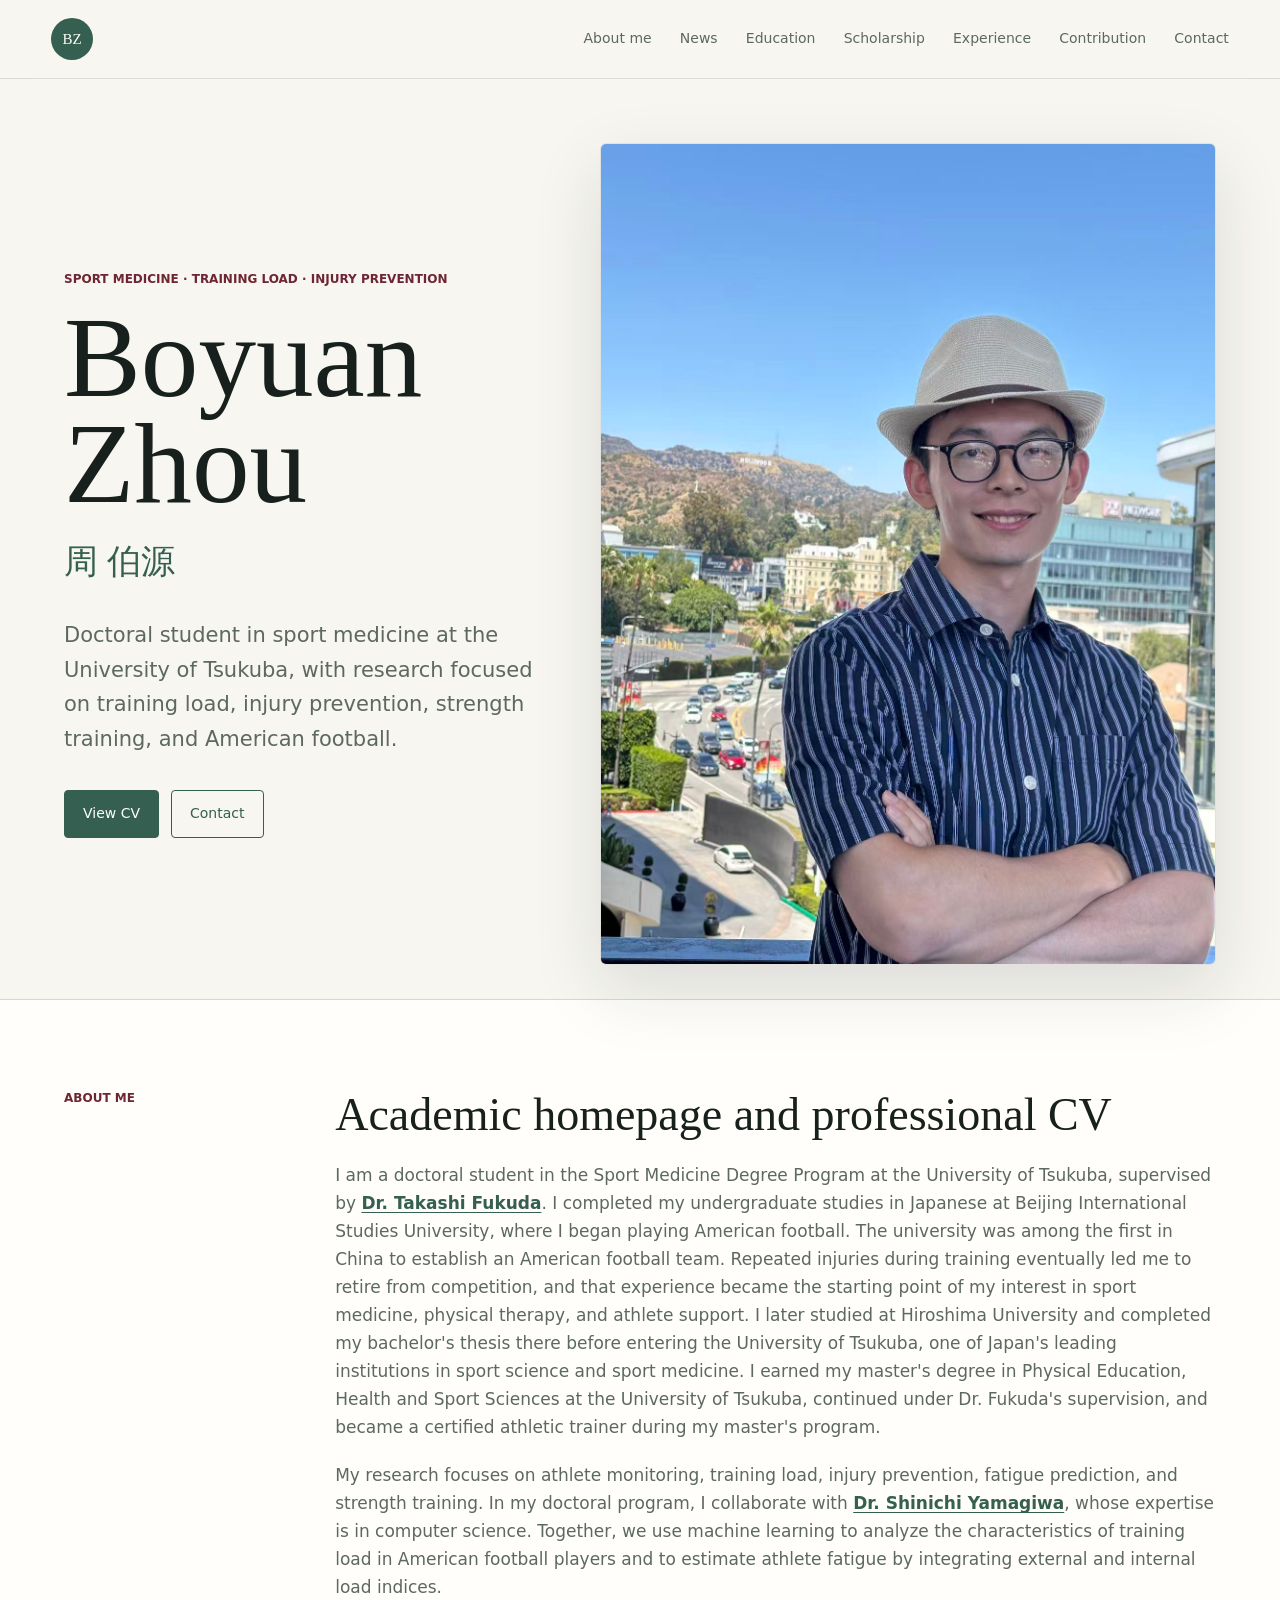
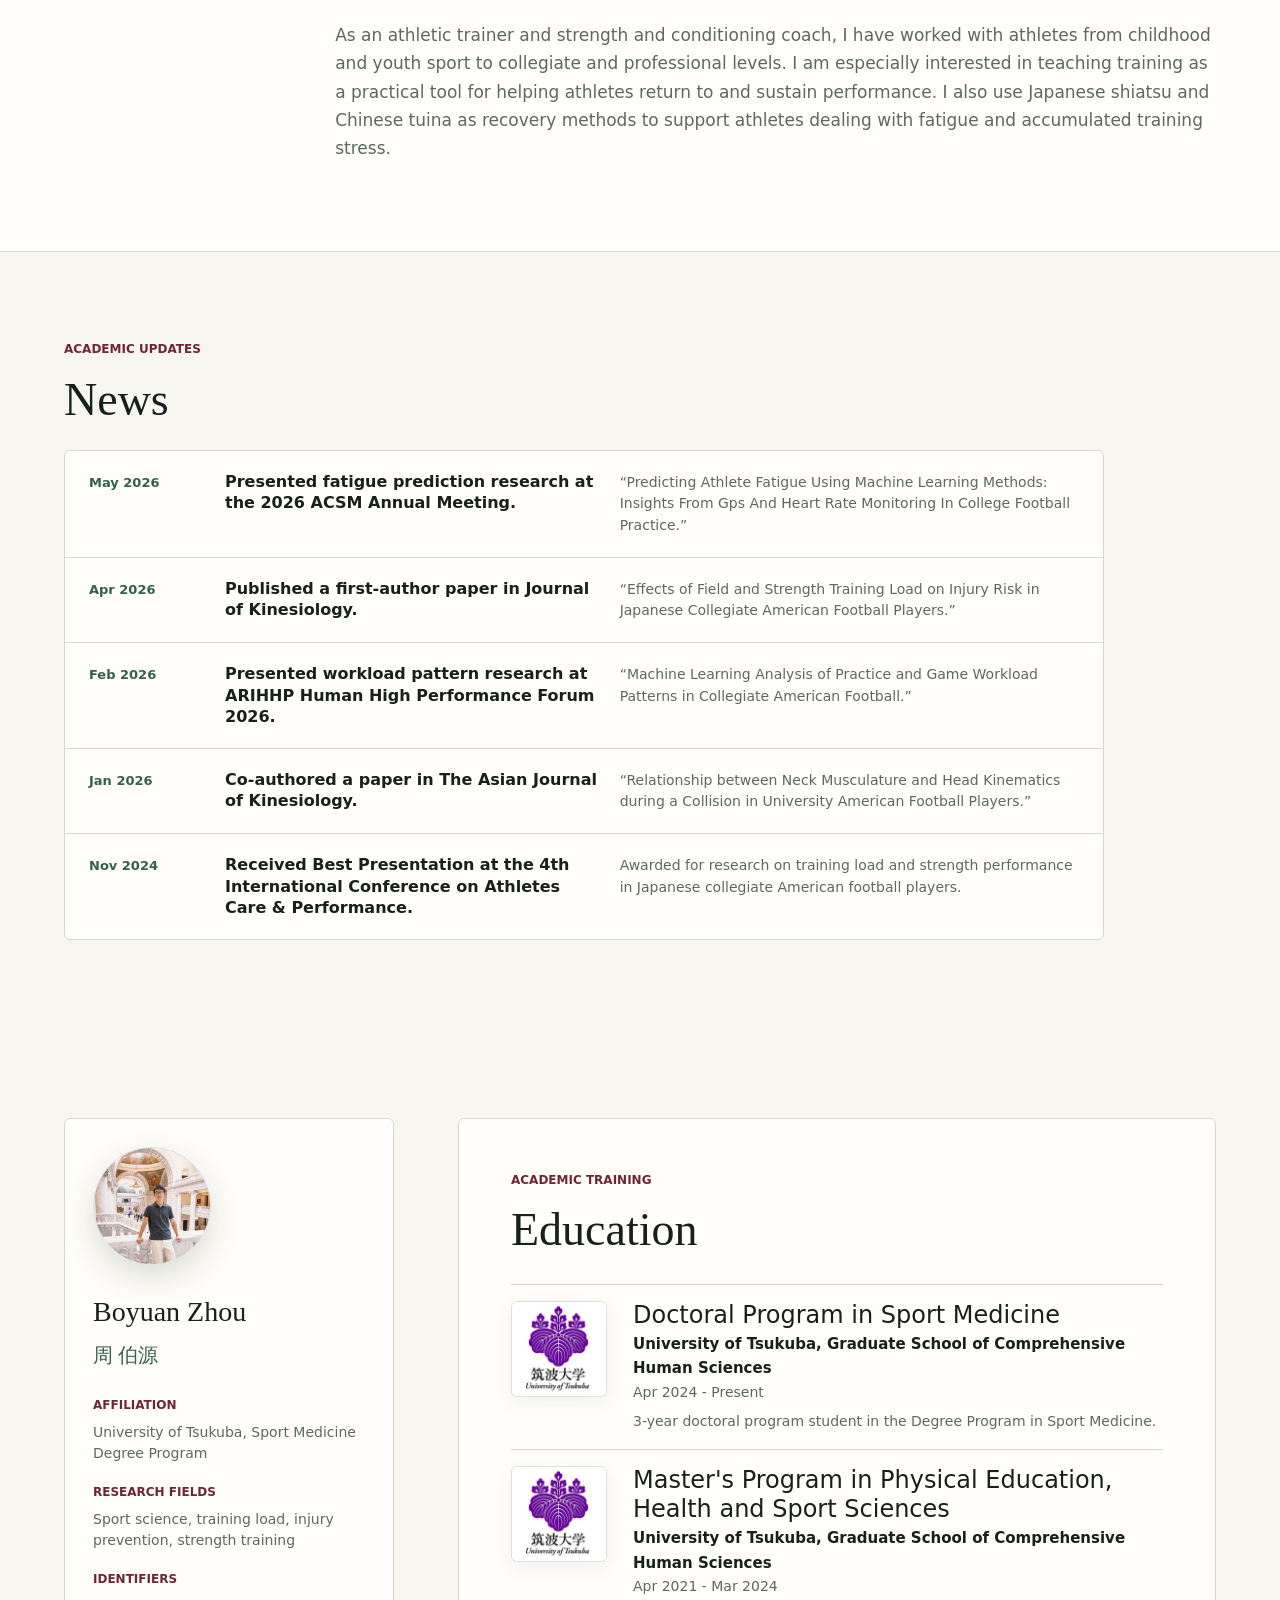
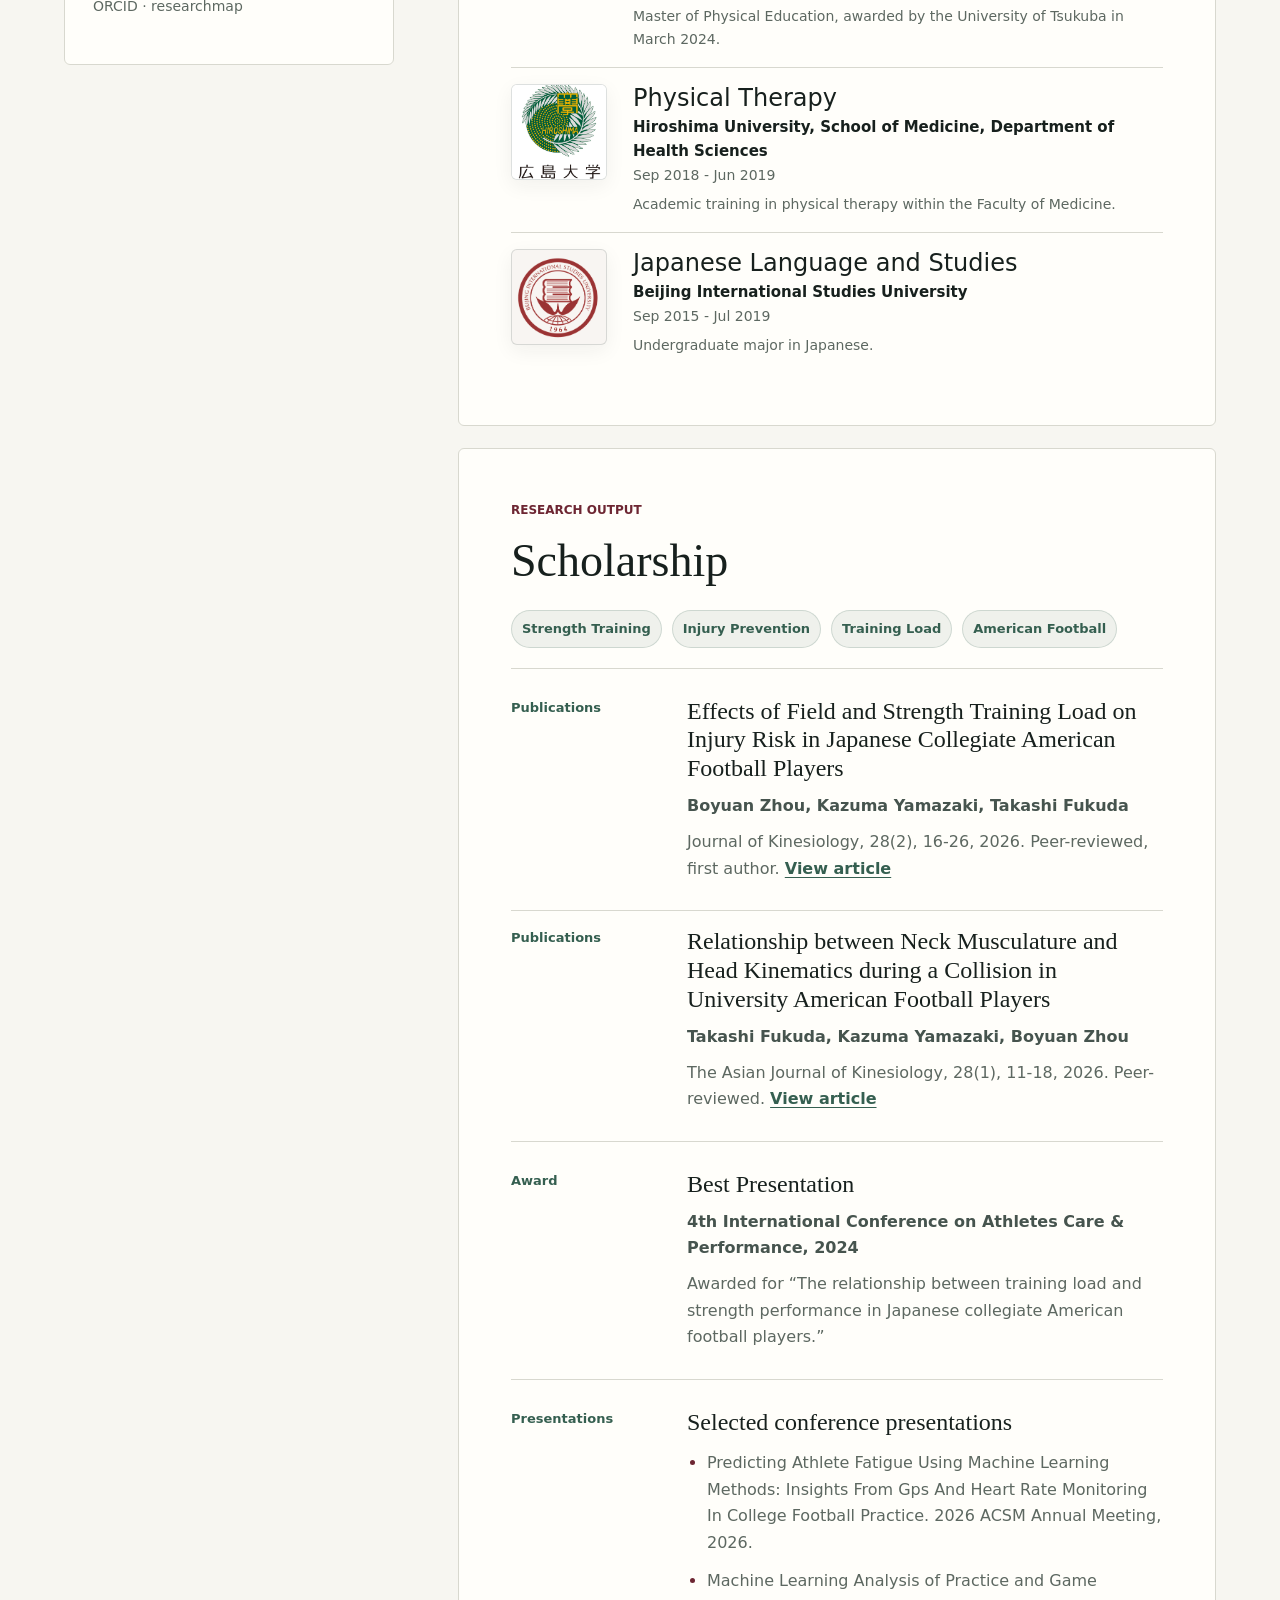
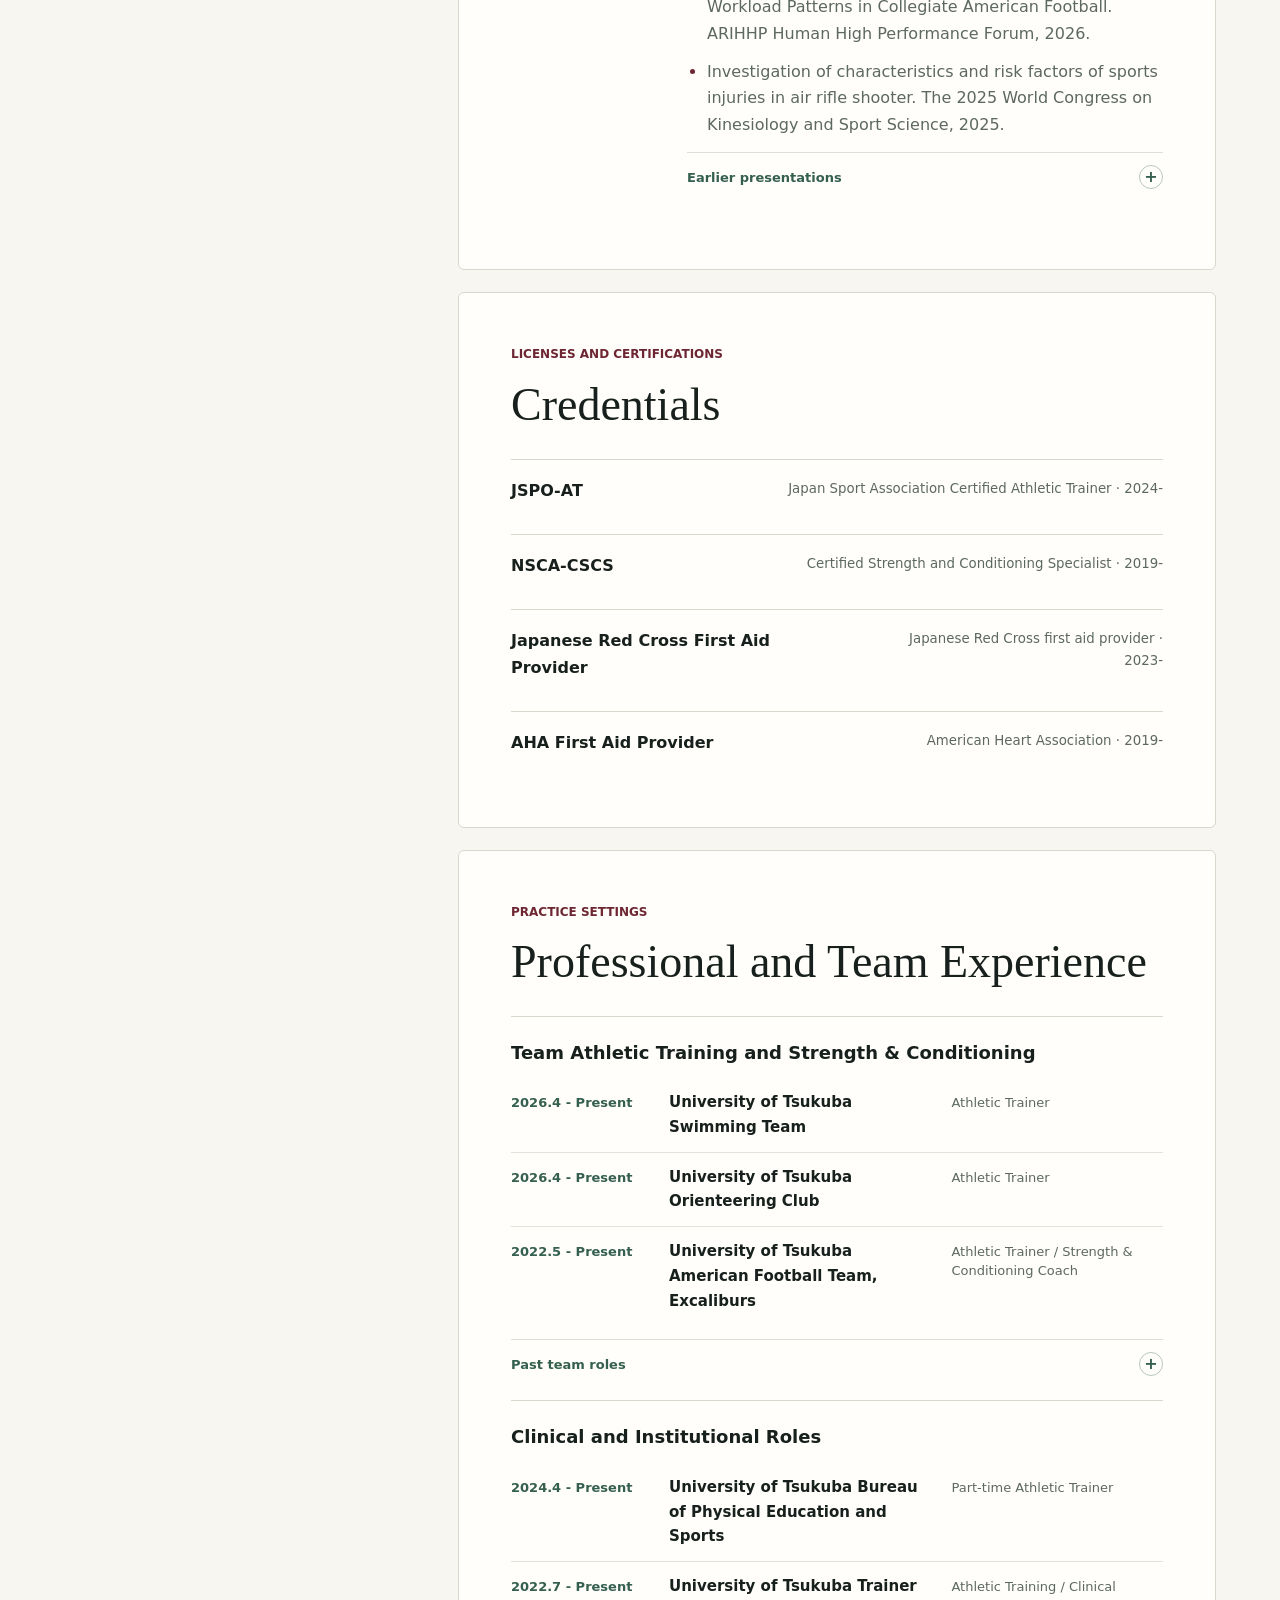
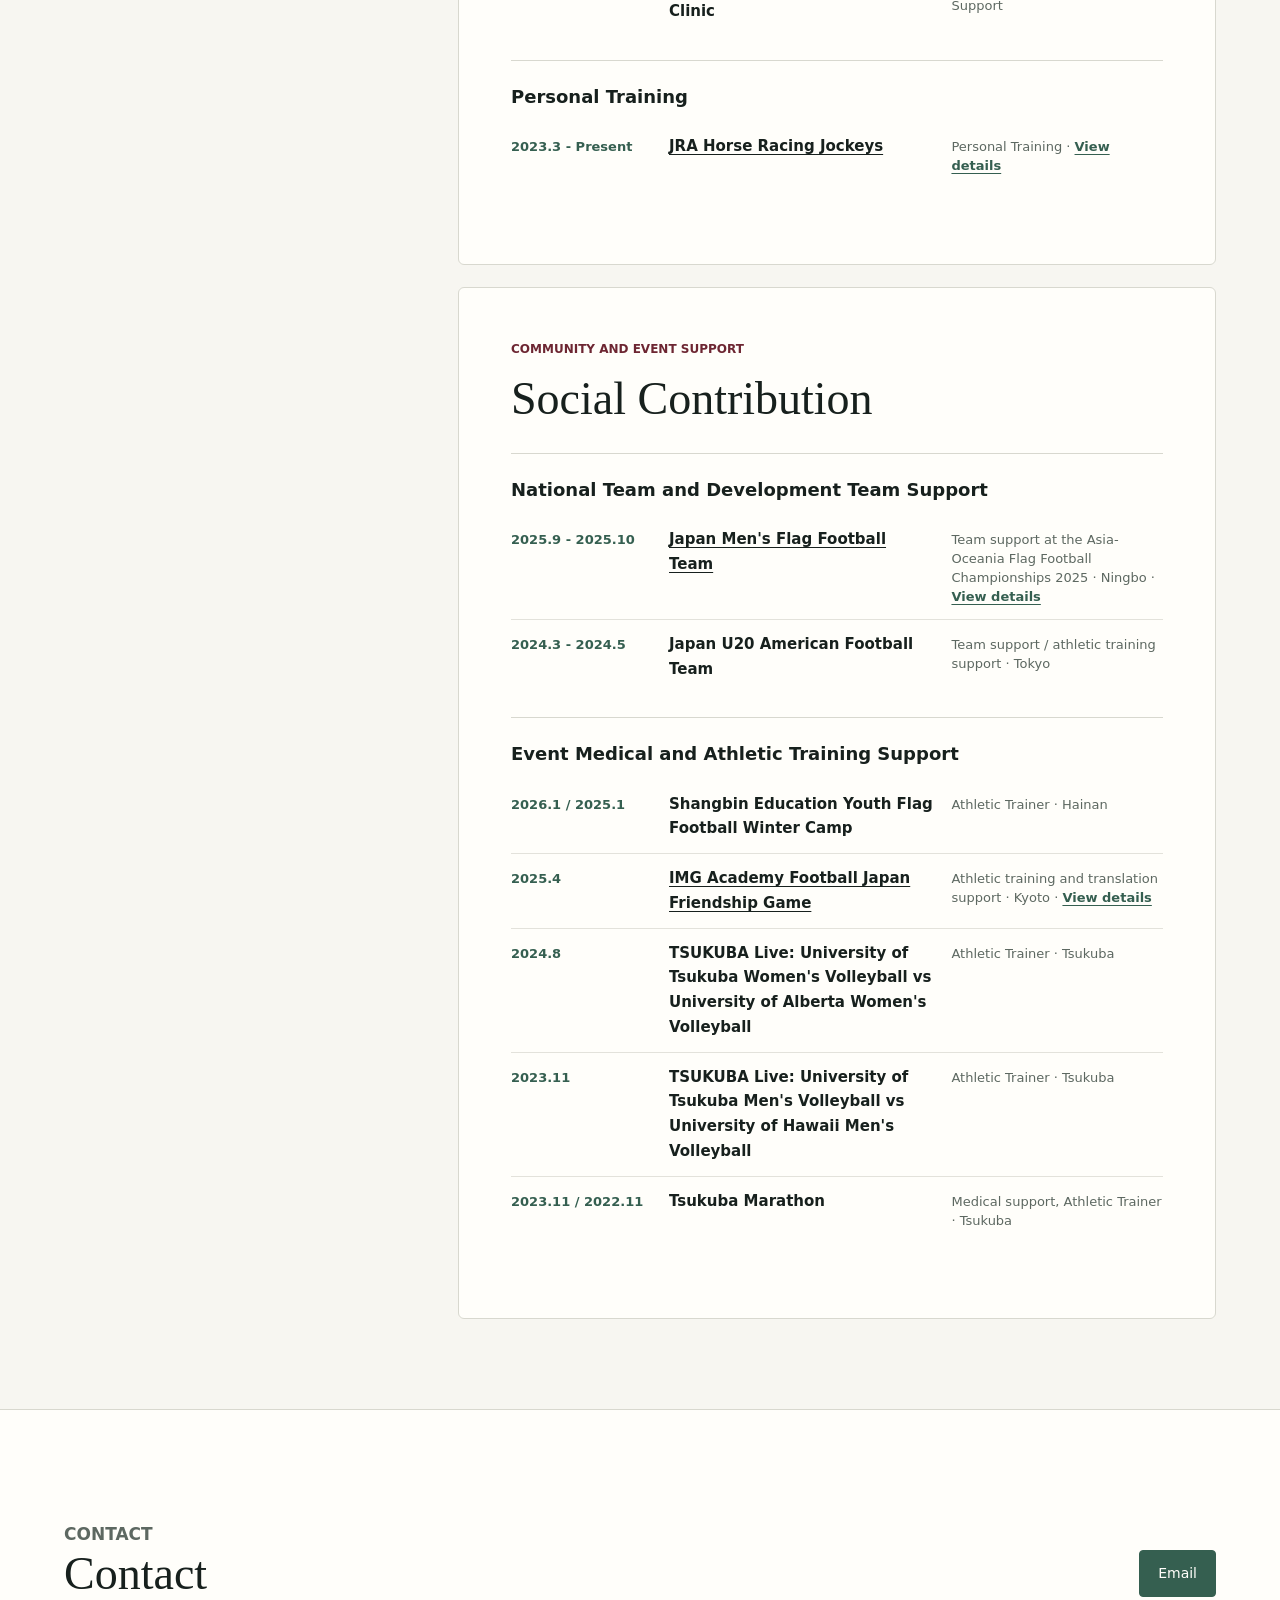
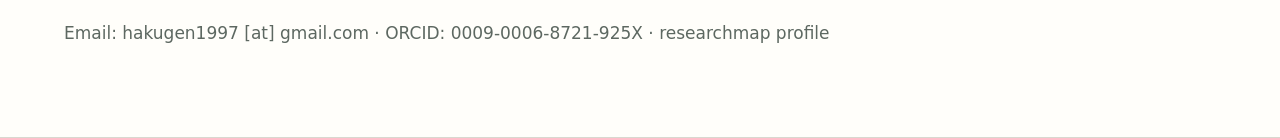
==== index.html @ 21bafc6f "Expand about me biography" ====
<!doctype html>
<html lang="en">
  <head>
    <meta charset="utf-8" />
    <meta name="viewport" content="width=device-width, initial-scale=1" />
    <title>Boyuan Zhou | Academic CV</title>
    <meta
      name="description"
      content="Academic homepage and CV for Boyuan Zhou, 周 伯源, athletic trainer and strength & conditioning coach."
    />
    <link rel="stylesheet" href="styles.css?v=20260619-1" />
  </head>
  <body>
    <header class="site-header" aria-label="Main navigation">
      <a class="brand" href="#top" aria-label="Boyuan Zhou home">
        <span>BZ</span>
      </a>
      <nav>
        <a href="#profile">About me</a>
        <a href="#news">News</a>
        <a href="#education">Education</a>
        <a href="#scholarship">Scholarship</a>
        <a href="#experience">Experience</a>
        <a href="#social-contribution">Contribution</a>
        <a href="#contact">Contact</a>
      </nav>
    </header>

    <main id="top">
      <section class="hero">
        <div class="hero-copy">
          <p class="eyebrow">Sport Medicine · Training Load · Injury Prevention</p>
          <h1>Boyuan Zhou</h1>
          <p class="name-line">周 伯源</p>
          <p class="lead">
            Doctoral student in sport medicine at the University of Tsukuba, with research focused
            on training load, injury prevention, strength training, and American football.
          </p>
          <div class="hero-actions" aria-label="Primary links">
            <a class="button primary" href="#experience">View CV</a>
            <a class="button secondary" href="#contact">Contact</a>
          </div>
        </div>
        <figure class="hero-visual">
          <img src="assets/home-hero.jpg" alt="Boyuan Zhou in an academic building" />
        </figure>
      </section>

      <section class="intro-band" id="profile">
        <div class="section-label">About me</div>
        <div>
          <h2>Academic homepage and professional CV</h2>
          <p>
            I am a doctoral student in the Sport Medicine Degree Program at the University of
            Tsukuba, supervised by
            <a class="text-link" href="https://trios.tsukuba.ac.jp/en/researcher/0000002378">Dr. Takashi Fukuda</a>.
            I completed my undergraduate studies in Japanese at Beijing International Studies
            University, where I began playing American football. The university was among the first
            in China to establish an American football team. Repeated injuries during training
            eventually led me to retire from competition, and that experience became the starting
            point of my interest in sport medicine, physical therapy, and athlete support. I later
            studied at Hiroshima University and completed my bachelor's thesis there before entering
            the University of Tsukuba, one of Japan's leading institutions in sport science and sport
            medicine. I earned my master's degree in Physical Education, Health and Sport Sciences at
            the University of Tsukuba, continued under Dr. Fukuda's supervision, and became a
            certified athletic trainer during my master's program.
          </p>
          <p>
            My research focuses on athlete monitoring, training load, injury prevention, fatigue
            prediction, and strength training. In my doctoral program, I collaborate with
            <a class="text-link" href="https://trios.tsukuba.ac.jp/en/researcher/0000003188">Dr. Shinichi Yamagiwa</a>,
            whose expertise is in computer science. Together, we use machine learning to analyze the
            characteristics of training load in American football players and to estimate athlete
            fatigue by integrating external and internal load indices.
          </p>
          <p>
            As an athletic trainer and strength and conditioning coach, I have worked with athletes
            from childhood and youth sport to collegiate and professional levels. I am especially
            interested in teaching training as a practical tool for helping athletes return to and
            sustain performance. I also use Japanese shiatsu and Chinese tuina as recovery methods
            to support athletes dealing with fatigue and accumulated training stress.
          </p>
        </div>
      </section>

      <section class="news-band" id="news">
        <div class="section-heading">
          <p>Academic Updates</p>
          <h2>News</h2>
        </div>
        <div class="news-list" aria-label="Recent academic news">
          <a class="news-item" href="news/acsm-2026-fatigue-prediction.html?v=20260619-1">
            <time>May 2026</time>
            <h3>Presented fatigue prediction research at the 2026 ACSM Annual Meeting.</h3>
            <p>
              “Predicting Athlete Fatigue Using Machine Learning Methods: Insights From Gps And
              Heart Rate Monitoring In College Football Practice.”
            </p>
          </a>
          <a class="news-item" href="news/journal-kinesiology-2026-training-load.html?v=20260619-1">
            <time>Apr 2026</time>
            <h3>Published a first-author paper in Journal of Kinesiology.</h3>
            <p>
              “Effects of Field and Strength Training Load on Injury Risk in Japanese Collegiate
              American Football Players.”
            </p>
          </a>
          <a class="news-item" href="news/arihhp-2026-workload-patterns.html?v=20260619-1">
            <time>Feb 2026</time>
            <h3>Presented workload pattern research at ARIHHP Human High Performance Forum 2026.</h3>
            <p>
              “Machine Learning Analysis of Practice and Game Workload Patterns in Collegiate
              American Football.”
            </p>
          </a>
          <a class="news-item" href="news/asian-journal-kinesiology-2026-neck-kinematics.html?v=20260619-1">
            <time>Jan 2026</time>
            <h3>Co-authored a paper in The Asian Journal of Kinesiology.</h3>
            <p>
              “Relationship between Neck Musculature and Head Kinematics during a Collision in
              University American Football Players.”
            </p>
          </a>
          <a class="news-item" href="news/best-presentation-2024-acp.html?v=20260619-1">
            <time>Nov 2024</time>
            <h3>Received Best Presentation at the 4th International Conference on Athletes Care &amp; Performance.</h3>
            <p>
              Awarded for research on training load and strength performance in Japanese collegiate
              American football players.
            </p>
          </a>
        </div>
      </section>

      <section class="content-grid">
        <aside class="profile-panel" aria-label="Summary">
          <img class="profile-photo" src="assets/profile-photo.jpg" alt="Portrait of Boyuan Zhou" />
          <h2>Boyuan Zhou</h2>
          <p>周 伯源</p>
          <dl>
            <div>
              <dt>Affiliation</dt>
              <dd>University of Tsukuba, Sport Medicine Degree Program</dd>
            </div>
            <div>
              <dt>Research Fields</dt>
              <dd>Sport science, training load, injury prevention, strength training</dd>
            </div>
            <div>
              <dt>Identifiers</dt>
              <dd>
                <a href="https://orcid.org/0009-0006-8721-925X">ORCID</a> ·
                <a href="https://researchmap.jp/boyuan_zhou">researchmap</a>
              </dd>
            </div>
          </dl>
        </aside>

        <div class="timeline">
          <section class="cv-section" id="education">
            <div class="section-heading">
              <p>Academic Training</p>
              <h2>Education</h2>
            </div>
            <article class="entry education-entry">
              <div class="entry-logo logo-tsukuba">
                <img
                  src="assets/tsukuba-logo.png"
                  alt="University of Tsukuba logo"
                />
              </div>
              <div class="education-copy">
                <h3>Doctoral Program in Sport Medicine</h3>
                <p class="institution">
                  University of Tsukuba, Graduate School of Comprehensive Human Sciences
                </p>
                <p class="entry-meta">Apr 2024 - Present</p>
                <p>
                  3-year doctoral program student in the Degree Program in Sport Medicine.
                </p>
              </div>
            </article>
            <article class="entry education-entry">
              <div class="entry-logo logo-tsukuba">
                <img
                  src="assets/tsukuba-logo.png"
                  alt="University of Tsukuba logo"
                />
              </div>
              <div class="education-copy">
                <h3>Master's Program in Physical Education, Health and Sport Sciences</h3>
                <p class="institution">
                  University of Tsukuba, Graduate School of Comprehensive Human Sciences
                </p>
                <p class="entry-meta">Apr 2021 - Mar 2024</p>
                <p>
                  Master of Physical Education, awarded by the University of Tsukuba in March 2024.
                </p>
              </div>
            </article>
            <article class="entry education-entry">
              <div class="entry-logo logo-hiroshima">
                <img
                  src="assets/hiroshima-logo.png"
                  alt="Hiroshima University emblem"
                />
              </div>
              <div class="education-copy">
                <h3>Physical Therapy</h3>
                <p class="institution">Hiroshima University, School of Medicine, Department of Health Sciences</p>
                <p class="entry-meta">Sep 2018 - Jun 2019</p>
                <p>
                  Academic training in physical therapy within the Faculty of Medicine.
                </p>
              </div>
            </article>
            <article class="entry education-entry">
              <div class="entry-logo logo-bisu">
                <img
                  src="assets/bisu-logo.png"
                  alt="Beijing International Studies University symbol"
                />
              </div>
              <div class="education-copy">
                <h3>Japanese Language and Studies</h3>
                <p class="institution">Beijing International Studies University</p>
                <p class="entry-meta">Sep 2015 - Jul 2019</p>
                <p>
                  Undergraduate major in Japanese.
                </p>
              </div>
            </article>
          </section>

          <section class="cv-section" id="scholarship">
            <div class="section-heading">
              <p>Research Output</p>
              <h2>Scholarship</h2>
            </div>
            <div class="tag-list" aria-label="Research keywords">
              <span>Strength Training</span>
              <span>Injury Prevention</span>
              <span>Training Load</span>
              <span>American Football</span>
            </div>
            <article class="entry">
              <div class="entry-meta">Publications</div>
              <div>
                <h3>Effects of Field and Strength Training Load on Injury Risk in Japanese Collegiate American Football Players</h3>
                <p class="institution">Boyuan Zhou, Kazuma Yamazaki, Takashi Fukuda</p>
                <p>
                  Journal of Kinesiology, 28(2), 16-26, 2026. Peer-reviewed, first author.
                  <a class="text-link" href="https://www.jkinesiol.org/journal/view.php?number=694">View article</a>
                </p>
              </div>
            </article>
            <article class="entry compact-entry">
              <div class="entry-meta">Publications</div>
              <div>
                <h3>Relationship between Neck Musculature and Head Kinematics during a Collision in University American Football Players</h3>
                <p class="institution">Takashi Fukuda, Kazuma Yamazaki, Boyuan Zhou</p>
                <p>
                  The Asian Journal of Kinesiology, 28(1), 11-18, 2026. Peer-reviewed.
                  <a class="text-link" href="https://www.jkinesiol.org/journal/view.php?number=677">View article</a>
                </p>
              </div>
            </article>
            <article class="entry">
              <div class="entry-meta">Award</div>
              <div>
                <h3>Best Presentation</h3>
                <p class="institution">4th International Conference on Athletes Care &amp; Performance, 2024</p>
                <p>
                  Awarded for “The relationship between training load and strength performance in
                  Japanese collegiate American football players.”
                </p>
              </div>
            </article>
            <article class="entry presentation-entry">
              <div class="entry-meta">Presentations</div>
              <div>
                <h3>Selected conference presentations</h3>
	                <ul class="detail-list">
	                  <li>
	                    Predicting Athlete Fatigue Using Machine Learning Methods: Insights From Gps And
	                    Heart Rate Monitoring In College Football Practice. 2026 ACSM Annual Meeting,
	                    2026.
	                  </li>
	                  <li>
	                    Machine Learning Analysis of Practice and Game Workload Patterns in Collegiate
	                    American Football. ARIHHP Human High Performance Forum, 2026.
	                  </li>
	                  <li>
	                    Investigation of characteristics and risk factors of sports injuries in air rifle
	                    shooter. The 2025 World Congress on Kinesiology and Sport Science, 2025.
	                  </li>
	                </ul>
                  <details class="foldout">
                    <summary>Earlier presentations</summary>
                    <ul class="detail-list compact-list">
                      <li>
                        Heart Rate Profiles in Japanese Collegiate American Football Practices. World
                        Congress on Kinesiology and Sport Science, 2025.
                      </li>
                      <li>
                        How does strength training load impact injury risk in Japanese collegiate American
                        football players. ARIHHP Human High Performance Forum, 2025.
                      </li>
                      <li>
                        The relationship between training load and strength performance in Japanese
                        collegiate American football players. 4th International Conference on Athletes
                        Care &amp; Performance, 2024.
                      </li>
                      <li>
                        A survey of knowledge and attitudes regarding concussion among university men's
                        lacrosse players. 14th Asia Conference on Kinesiology and Sport Science, 2024.
                      </li>
                      <li>
                        The relationship between training load and injury in Japanese college American
                        football players. Asia Conference on Kinesiology and Sport Science, 2024.
                      </li>
                    </ul>
                  </details>
	              </div>
	            </article>
          </section>

          <section class="cv-section" id="certifications">
            <div class="section-heading">
              <p>Licenses and Certifications</p>
              <h2>Credentials</h2>
            </div>
            <ul class="credential-list">
              <li>
                <span>JSPO-AT</span>
                <small>Japan Sport Association Certified Athletic Trainer · 2024-</small>
              </li>
              <li>
                <span>NSCA-CSCS</span>
                <small>Certified Strength and Conditioning Specialist · 2019-</small>
              </li>
              <li>
                <span>Japanese Red Cross First Aid Provider</span>
                <small>Japanese Red Cross first aid provider · 2023-</small>
              </li>
              <li>
                <span>AHA First Aid Provider</span>
                <small>American Heart Association · 2019-</small>
              </li>
            </ul>
          </section>

          <section class="cv-section" id="experience">
            <div class="section-heading">
              <p>Practice Settings</p>
              <h2>Professional and Team Experience</h2>
            </div>
            <article class="experience-group">
              <h3>Team Athletic Training and Strength &amp; Conditioning</h3>
              <ul class="role-list">
                <li>
                  <time>2026.4 - Present</time>
                  <span>University of Tsukuba Swimming Team</span>
                  <small>Athletic Trainer</small>
                </li>
	                <li>
	                  <time>2026.4 - Present</time>
	                  <span>University of Tsukuba Orienteering Club</span>
	                  <small>Athletic Trainer</small>
	                </li>
	                <li>
	                  <time>2022.5 - Present</time>
	                  <span>University of Tsukuba American Football Team, Excaliburs</span>
	                  <small>Athletic Trainer / Strength &amp; Conditioning Coach</small>
	                </li>
	              </ul>
                <details class="foldout">
                  <summary>Past team roles</summary>
                  <ul class="role-list foldout-list">
	                <li>
	                  <time>2025.9 - 2026.3</time>
	                  <span>University of Tsukuba Kendo Team</span>
                  <small>Strength &amp; Conditioning Coach</small>
                </li>
                <li>
                  <time>2024.8 - 2026.3</time>
                  <span>University of Tsukuba Track and Field Team, Sprint Group</span>
                  <small>Athletic Trainer</small>
                </li>
                <li>
                  <time>2024.2 - 2024.4</time>
	                  <span>Tsukuba Sun GAIA Volleyball Team</span>
	                  <small>Athletic Trainer</small>
	                </li>
	                <li>
	                  <time>2019.11 - 2022.3</time>
	                  <span>Chongqing Competitive Training Center Taekwondo Team</span>
	                  <small>Strength &amp; Conditioning Coach</small>
	                </li>
	              </ul>
                </details>
	            </article>
            <article class="experience-group">
              <h3>Clinical and Institutional Roles</h3>
              <ul class="role-list">
                <li>
                  <time>2024.4 - Present</time>
                  <span>University of Tsukuba Bureau of Physical Education and Sports</span>
                  <small>Part-time Athletic Trainer</small>
                </li>
                <li>
                  <time>2022.7 - Present</time>
                  <span>University of Tsukuba Trainer Clinic</span>
                  <small>Athletic Training / Clinical Support</small>
                </li>
              </ul>
            </article>
            <article class="experience-group">
              <h3>Personal Training</h3>
              <ul class="role-list">
                <li>
                  <time>2023.3 - Present</time>
                  <span><a class="inline-title-link" href="news/jra-horse-racing-jockeys.html?v=20260619-1">JRA Horse Racing Jockeys</a></span>
                  <small>Personal Training · <a class="text-link" href="news/jra-horse-racing-jockeys.html?v=20260619-1">View details</a></small>
                </li>
              </ul>
            </article>
          </section>

          <section class="cv-section" id="social-contribution">
            <div class="section-heading">
              <p>Community and Event Support</p>
              <h2>Social Contribution</h2>
            </div>
            <article class="experience-group">
              <h3>National Team and Development Team Support</h3>
              <ul class="role-list">
                <li>
                  <time>2025.9 - 2025.10</time>
                  <span><a class="inline-title-link" href="news/japan-mens-flag-football-2025.html?v=20260619-1">Japan Men's Flag Football Team</a></span>
                  <small>Team support at the Asia-Oceania Flag Football Championships 2025 · Ningbo · <a class="text-link" href="news/japan-mens-flag-football-2025.html?v=20260619-1">View details</a></small>
                </li>
                <li>
                  <time>2024.3 - 2024.5</time>
                  <span>Japan U20 American Football Team</span>
                  <small>Team support / athletic training support · Tokyo</small>
                </li>
              </ul>
            </article>
            <article class="experience-group">
              <h3>Event Medical and Athletic Training Support</h3>
              <ul class="role-list">
                <li>
                  <time>2026.1 / 2025.1</time>
                  <span>Shangbin Education Youth Flag Football Winter Camp</span>
                  <small>Athletic Trainer · Hainan</small>
                </li>
                <li>
                  <time>2025.4</time>
                  <span><a class="inline-title-link" href="news/img-academy-football-japan-friendship-game.html?v=20260619-1">IMG Academy Football Japan Friendship Game</a></span>
                  <small>Athletic training and translation support · Kyoto · <a class="text-link" href="news/img-academy-football-japan-friendship-game.html?v=20260619-1">View details</a></small>
                </li>
                <li>
                  <time>2024.8</time>
                  <span>TSUKUBA Live: University of Tsukuba Women's Volleyball vs University of Alberta Women's Volleyball</span>
                  <small>Athletic Trainer · Tsukuba</small>
                </li>
                <li>
                  <time>2023.11</time>
                  <span>TSUKUBA Live: University of Tsukuba Men's Volleyball vs University of Hawaii Men's Volleyball</span>
                  <small>Athletic Trainer · Tsukuba</small>
                </li>
                <li>
                  <time>2023.11 / 2022.11</time>
                  <span>Tsukuba Marathon</span>
                  <small>Medical support, Athletic Trainer · Tsukuba</small>
                </li>
              </ul>
            </article>
          </section>
        </div>
      </section>

      <section class="contact-band" id="contact">
        <div>
          <p class="section-kicker">Contact</p>
          <h2>Contact</h2>
          <p>
            Email: hakugen1997 [at] gmail.com · ORCID:
            <a href="https://orcid.org/0009-0006-8721-925X">0009-0006-8721-925X</a> ·
            <a href="https://researchmap.jp/boyuan_zhou">researchmap profile</a>
          </p>
        </div>
        <a class="button primary" href="mailto:hakugen1997@gmail.com">Email</a>
      </section>
    </main>
  </body>
</html>
---- styles.css ----
:root {
  --ink: #17201d;
  --muted: #5d6861;
  --line: #d8d8cf;
  --paper: #f7f6f1;
  --white: #fffefa;
  --green: #355f50;
  --burgundy: #6d2632;
  --steel: #46544e;
  --wood: #a38f73;
  --shadow: 0 24px 70px rgba(28, 36, 32, 0.12);
}

* {
  box-sizing: border-box;
}

img {
  max-width: 100%;
}

html {
  scroll-behavior: smooth;
}

body {
  margin: 0;
  color: var(--ink);
  background: var(--paper);
  font-family: "Times New Roman", "Yu Mincho", "Hiragino Mincho ProN", serif;
  line-height: 1.65;
}

a {
  color: inherit;
  text-decoration: none;
}

.text-link {
  color: var(--green);
  font-weight: 800;
  text-decoration: underline;
  text-decoration-thickness: 1px;
  text-underline-offset: 3px;
}

.inline-title-link {
  color: inherit;
  text-decoration: underline;
  text-decoration-thickness: 1px;
  text-underline-offset: 3px;
}

.site-header {
  position: sticky;
  top: 0;
  z-index: 5;
  display: flex;
  align-items: center;
  justify-content: space-between;
  gap: 24px;
  padding: 18px clamp(18px, 4vw, 56px);
  background: rgba(247, 246, 241, 0.88);
  border-bottom: 1px solid rgba(70, 84, 78, 0.16);
  backdrop-filter: blur(14px);
}

.brand {
  display: inline-grid;
  width: 42px;
  height: 42px;
  place-items: center;
  color: var(--white);
  background: var(--green);
  border-radius: 50%;
  font-family: Georgia, serif;
  font-size: 15px;
  letter-spacing: 0;
}

nav {
  display: flex;
  align-items: center;
  gap: clamp(12px, 2.2vw, 30px);
  color: var(--muted);
  font-family: Inter, ui-sans-serif, system-ui, sans-serif;
  font-size: 14px;
}

nav a {
  padding: 6px 0;
  border-bottom: 1px solid transparent;
}

nav a:hover {
  color: var(--ink);
  border-color: var(--burgundy);
}

.hero {
  display: grid;
  grid-template-columns: minmax(0, 0.88fr) minmax(420px, 1.12fr);
  align-items: center;
  min-height: calc(100vh - 79px);
  padding: clamp(28px, 5vw, 72px) clamp(18px, 5vw, 72px) 34px;
  gap: clamp(24px, 4vw, 70px);
}

.hero-copy {
  max-width: 720px;
}

.eyebrow,
.section-kicker,
.section-heading p,
.section-label {
  margin: 0 0 14px;
  color: var(--burgundy);
  font-family: Inter, ui-sans-serif, system-ui, sans-serif;
  font-size: 12px;
  font-weight: 700;
  letter-spacing: 0;
  text-transform: uppercase;
}

h1,
h2,
h3,
p {
  overflow-wrap: anywhere;
}

h1 {
  margin: 0;
  font-size: clamp(54px, 9vw, 116px);
  line-height: 0.92;
  font-weight: 500;
  letter-spacing: 0;
}

.name-line {
  margin: 18px 0 0;
  color: var(--green);
  font-size: clamp(22px, 3vw, 34px);
}

.lead {
  max-width: 620px;
  margin: 28px 0 0;
  color: var(--muted);
  font-family: Inter, ui-sans-serif, system-ui, sans-serif;
  font-size: clamp(17px, 2vw, 21px);
  line-height: 1.65;
}

.hero-actions {
  display: flex;
  flex-wrap: wrap;
  gap: 12px;
  margin-top: 34px;
}

.button {
  display: inline-flex;
  min-height: 44px;
  align-items: center;
  justify-content: center;
  padding: 11px 18px;
  border: 1px solid var(--green);
  border-radius: 4px;
  font-family: Inter, ui-sans-serif, system-ui, sans-serif;
  font-size: 14px;
}

.button.primary {
  color: var(--white);
  background: var(--green);
}

.button.secondary {
  color: var(--green);
  background: transparent;
}

.hero-visual {
  position: relative;
  min-height: min(62vw, 620px);
  margin: 0;
  overflow: hidden;
  border: 1px solid rgba(70, 84, 78, 0.16);
  border-radius: 6px;
  background: var(--white);
  box-shadow: var(--shadow);
}

.hero-visual img {
  width: 100%;
  height: 100%;
  min-height: min(62vw, 620px);
  display: block;
  object-fit: cover;
  object-position: 56% 34%;
}

.intro-band,
.contact-band {
  display: grid;
  grid-template-columns: 220px minmax(0, 1fr);
  gap: clamp(18px, 4vw, 60px);
  padding: clamp(42px, 7vw, 96px) clamp(18px, 5vw, 72px);
  border-top: 1px solid var(--line);
  background: var(--white);
}

.intro-band h2,
.contact-band h2,
.section-heading h2 {
  margin: 0;
  font-size: clamp(28px, 4vw, 46px);
  line-height: 1.12;
  font-weight: 500;
}

.intro-band p,
.contact-band p {
  max-width: 880px;
  margin: 20px 0 0;
  color: var(--muted);
  font-family: Inter, ui-sans-serif, system-ui, sans-serif;
  font-size: 17px;
}

.news-band {
  padding: clamp(42px, 7vw, 88px) clamp(18px, 5vw, 72px);
  border-top: 1px solid var(--line);
  background: var(--paper);
}

.news-band .section-heading {
  margin-bottom: 24px;
}

.news-list {
  display: grid;
  gap: 0;
  max-width: 1040px;
  background: var(--white);
  border: 1px solid var(--line);
  border-radius: 6px;
}

.news-item {
  display: grid;
  grid-template-columns: 118px minmax(0, 0.82fr) minmax(260px, 1fr);
  gap: 18px;
  align-items: baseline;
  padding: 20px 24px;
  border-top: 1px solid var(--line);
  transition: background 160ms ease, transform 160ms ease;
}

.news-item:first-child {
  border-top: 0;
}

.news-item:hover {
  background: rgba(53, 95, 80, 0.055);
}

.news-item:focus-visible {
  outline: 2px solid var(--green);
  outline-offset: -2px;
}

.news-list time {
  color: var(--green);
  font-family: Inter, ui-sans-serif, system-ui, sans-serif;
  font-size: 13px;
  font-weight: 800;
  white-space: nowrap;
}

.news-list h3 {
  margin: 0;
  font-family: Inter, ui-sans-serif, system-ui, sans-serif;
  font-size: 16px;
  font-weight: 800;
  line-height: 1.35;
}

.news-list p {
  margin: 0;
  color: var(--muted);
  font-family: Inter, ui-sans-serif, system-ui, sans-serif;
  font-size: 14px;
  line-height: 1.55;
}

.detail-page {
  min-height: calc(100vh - 79px);
  padding: clamp(36px, 7vw, 88px) clamp(18px, 5vw, 72px);
  background: var(--paper);
}

.news-detail {
  max-width: 940px;
  padding: clamp(30px, 5vw, 58px);
  overflow: hidden;
  background: var(--white);
  border: 1px solid var(--line);
  border-radius: 6px;
  box-shadow: var(--shadow);
}

.back-link {
  display: inline-flex;
  margin-bottom: 30px;
  color: var(--green);
  font-family: Inter, ui-sans-serif, system-ui, sans-serif;
  font-size: 14px;
  font-weight: 800;
}

.news-detail h1 {
  max-width: 820px;
  margin: 0;
  font-size: clamp(34px, 5vw, 58px);
  line-height: 1.04;
}

.detail-meta {
  display: grid;
  gap: 18px;
  margin: 34px 0;
  padding: 22px 0;
  border-top: 1px solid var(--line);
  border-bottom: 1px solid var(--line);
}

.detail-meta div {
  display: grid;
  grid-template-columns: 120px minmax(0, 1fr);
  gap: 18px;
}

.news-detail section {
  margin-top: 28px;
}

.news-detail section h2 {
  margin: 0 0 10px;
  font-family: Inter, ui-sans-serif, system-ui, sans-serif;
  font-size: 16px;
  font-weight: 800;
}

.news-detail section p {
  max-width: 760px;
  margin: 0;
  color: var(--muted);
  font-family: Inter, ui-sans-serif, system-ui, sans-serif;
  font-size: 16px;
}

.photo-grid {
  display: grid;
  grid-template-columns: repeat(2, minmax(0, 1fr));
  gap: 18px;
  margin-top: 14px;
  width: 100%;
  max-width: 100%;
  min-width: 0;
}

.photo-grid figure {
  min-width: 0;
  margin: 0;
  overflow: hidden;
  background: var(--paper);
  border: 1px solid var(--line);
  border-radius: 6px;
}

.photo-grid img {
  display: block;
  width: 100%;
  max-width: 100%;
  height: auto;
  aspect-ratio: 4 / 5;
  object-fit: cover;
}

.photo-grid .wide-photo {
  grid-column: 1 / -1;
}

.photo-grid .wide-photo img {
  aspect-ratio: 16 / 9;
}

.landscape-gallery img {
  aspect-ratio: 3 / 2;
}

.single-photo-grid {
  max-width: 760px;
}

.photo-grid figcaption {
  padding: 12px 14px;
  color: var(--muted);
  font-family: Inter, ui-sans-serif, system-ui, sans-serif;
  font-size: 13px;
  line-height: 1.45;
}

.content-grid {
  display: grid;
  grid-template-columns: minmax(250px, 330px) minmax(0, 1fr);
  gap: clamp(28px, 5vw, 72px);
  padding: clamp(42px, 7vw, 90px) clamp(18px, 5vw, 72px);
}

.profile-panel {
  position: sticky;
  top: 105px;
  align-self: start;
  padding: 28px;
  background: var(--white);
  border: 1px solid var(--line);
  border-radius: 6px;
}

.profile-photo {
  display: block;
  width: 118px;
  height: 118px;
  margin-bottom: 24px;
  border: 1px solid rgba(70, 84, 78, 0.2);
  border-radius: 50%;
  object-fit: cover;
  object-position: 54% 33%;
  box-shadow: 0 12px 32px rgba(28, 36, 32, 0.16);
}

.profile-panel h2 {
  margin: 0;
  font-size: 28px;
  font-weight: 500;
}

.profile-panel p {
  margin: 4px 0 24px;
  color: var(--green);
  font-size: 20px;
}

dl,
dd {
  margin: 0;
}

dt {
  color: var(--burgundy);
  font-family: Inter, ui-sans-serif, system-ui, sans-serif;
  font-size: 12px;
  font-weight: 700;
  text-transform: uppercase;
}

dd {
  margin: 6px 0 18px;
  color: var(--muted);
  font-family: Inter, ui-sans-serif, system-ui, sans-serif;
  font-size: 14px;
  line-height: 1.55;
}

.timeline {
  display: grid;
  gap: 22px;
}

.cv-section {
  padding: clamp(28px, 5vw, 52px);
  background: var(--white);
  border: 1px solid var(--line);
  border-radius: 6px;
}

.section-heading {
  margin-bottom: 28px;
}

.tag-list {
  display: flex;
  flex-wrap: wrap;
  gap: 10px;
  margin: -4px 0 20px;
}

.tag-list span {
  padding: 7px 10px;
  color: var(--green);
  background: rgba(53, 95, 80, 0.08);
  border: 1px solid rgba(53, 95, 80, 0.18);
  border-radius: 999px;
  font-family: Inter, ui-sans-serif, system-ui, sans-serif;
  font-size: 13px;
  font-weight: 700;
}

.entry {
  display: grid;
  grid-template-columns: 150px minmax(0, 1fr);
  gap: 26px;
  padding: 28px 0;
  border-top: 1px solid var(--line);
}

.education-entry {
  grid-template-columns: 104px minmax(0, 1fr);
  align-items: start;
  gap: 18px;
  padding: 16px 0;
}

.entry-logo {
  width: 96px;
  height: 96px;
  overflow: hidden;
  background: #ffffff;
  border: 1px solid rgba(70, 84, 78, 0.18);
  border-radius: 6px;
  box-shadow: 0 6px 20px rgba(28, 36, 32, 0.06);
}

.entry-logo img {
  width: 100%;
  height: 100%;
  object-fit: contain;
  display: block;
}

.logo-tsukuba img {
  transform: scale(1.65);
}

.logo-hiroshima img {
  transform: scale(1.1);
}

.logo-bisu {
  background: #f8f5f2;
}

.logo-bisu img {
  transform: scale(1.2);
}

.education-copy {
  min-width: 0;
}

.education-copy h3 {
  font-family: Inter, ui-sans-serif, system-ui, sans-serif;
  font-size: 18px;
  font-weight: 700;
  line-height: 1.28;
}

.education-copy .institution {
  margin-top: 2px;
  color: var(--ink) !important;
  font-size: 15px;
  font-weight: 600;
}

.education-copy .entry-meta {
  margin-top: 0;
  color: var(--muted);
  font-size: 14px;
  font-weight: 500;
}

.education-copy p:not(.institution):not(.entry-meta) {
  margin-top: 6px;
  font-size: 14px;
}

.compact-entry {
  padding-top: 16px;
}

.entry-meta {
  color: var(--green);
  font-family: Inter, ui-sans-serif, system-ui, sans-serif;
  font-size: 13px;
  font-weight: 700;
}

.entry h3 {
  margin: 0;
  font-size: 24px;
  font-weight: 500;
  line-height: 1.2;
}

.entry p {
  margin: 10px 0 0;
  color: var(--muted);
  font-family: Inter, ui-sans-serif, system-ui, sans-serif;
}

.detail-list {
  display: grid;
  gap: 12px;
  margin: 14px 0 0;
  padding-left: 20px;
  color: var(--muted);
  font-family: Inter, ui-sans-serif, system-ui, sans-serif;
}

.detail-list li::marker {
  color: var(--burgundy);
}

.compact-list {
  margin-top: 12px;
}

.foldout {
  margin-top: 14px;
  border-top: 1px solid rgba(216, 216, 207, 0.8);
}

.foldout summary {
  display: flex;
  align-items: center;
  justify-content: space-between;
  gap: 16px;
  padding: 12px 0 0;
  color: var(--green);
  cursor: pointer;
  font-family: Inter, ui-sans-serif, system-ui, sans-serif;
  font-size: 13px;
  font-weight: 800;
  list-style: none;
}

.foldout summary::-webkit-details-marker {
  display: none;
}

.foldout summary::after {
  content: "+";
  display: inline-grid;
  width: 22px;
  height: 22px;
  place-items: center;
  border: 1px solid rgba(53, 95, 80, 0.35);
  border-radius: 50%;
  font-size: 16px;
  line-height: 1;
}

.foldout[open] summary::after {
  content: "-";
}

.foldout-list {
  margin-top: 8px;
}

.experience-group {
  padding: 24px 0;
  border-top: 1px solid var(--line);
}

.experience-group h3 {
  margin: 0 0 14px;
  color: var(--ink);
  font-family: Inter, ui-sans-serif, system-ui, sans-serif;
  font-size: 18px;
  font-weight: 800;
  line-height: 1.3;
}

.role-list {
  display: grid;
  gap: 0;
  margin: 0;
  padding: 0;
  list-style: none;
}

.role-list li {
  display: grid;
  grid-template-columns: 140px minmax(0, 1fr) minmax(170px, 0.8fr);
  gap: 18px;
  align-items: baseline;
  padding: 12px 0;
  border-top: 1px solid rgba(216, 216, 207, 0.7);
  font-family: Inter, ui-sans-serif, system-ui, sans-serif;
}

.role-list li:first-child {
  border-top: 0;
}

.role-list time {
  color: var(--green);
  font-size: 13px;
  font-weight: 700;
  white-space: nowrap;
}

.role-list span {
  color: var(--ink);
  font-size: 15px;
  font-weight: 700;
}

.role-list small {
  color: var(--muted);
  font-size: 13px;
  line-height: 1.45;
}

.institution {
  color: var(--steel) !important;
  font-weight: 700;
}

.credential-list {
  display: grid;
  gap: 12px;
  margin: 0;
  padding: 0;
  list-style: none;
}

.credential-list li {
  display: flex;
  justify-content: space-between;
  gap: 18px;
  padding: 18px 0;
  border-top: 1px solid var(--line);
  font-family: Inter, ui-sans-serif, system-ui, sans-serif;
}

.credential-list span {
  color: var(--ink);
  font-weight: 700;
}

.credential-list small {
  color: var(--muted);
  text-align: right;
}

.contact-band {
  align-items: center;
  grid-template-columns: minmax(0, 1fr) auto;
  border-bottom: 1px solid var(--line);
}

@media (max-width: 920px) {
  .site-header {
    align-items: flex-start;
  }

  nav {
    flex-wrap: wrap;
    justify-content: flex-end;
  }

  .hero,
  .content-grid,
  .intro-band,
  .news-item,
  .contact-band {
    grid-template-columns: 1fr;
  }

  .hero {
    min-height: auto;
  }

  .hero-visual,
  .hero-visual img {
    min-height: 430px;
  }

  .profile-panel {
    position: static;
  }
}

@media (max-width: 620px) {
  .site-header {
    position: static;
  }

  nav {
    width: 100%;
    justify-content: flex-start;
    font-size: 13px;
  }

  .hero {
    padding-top: 30px;
  }

  .entry,
  .education-entry,
  .credential-list li {
    grid-template-columns: 1fr;
    display: grid;
  }

  .education-entry {
    grid-template-columns: 82px minmax(0, 1fr);
    gap: 14px;
  }

  .entry-logo {
    width: 76px;
    height: 76px;
  }

  .credential-list small {
    text-align: left;
  }

  .detail-meta div {
    grid-template-columns: 1fr;
    gap: 4px;
  }

  .photo-grid {
    grid-template-columns: 1fr;
  }

  .role-list li {
    grid-template-columns: 1fr;
    gap: 2px;
    align-items: start;
  }

  .hero-visual,
  .hero-visual img {
    min-height: 300px;
  }
}
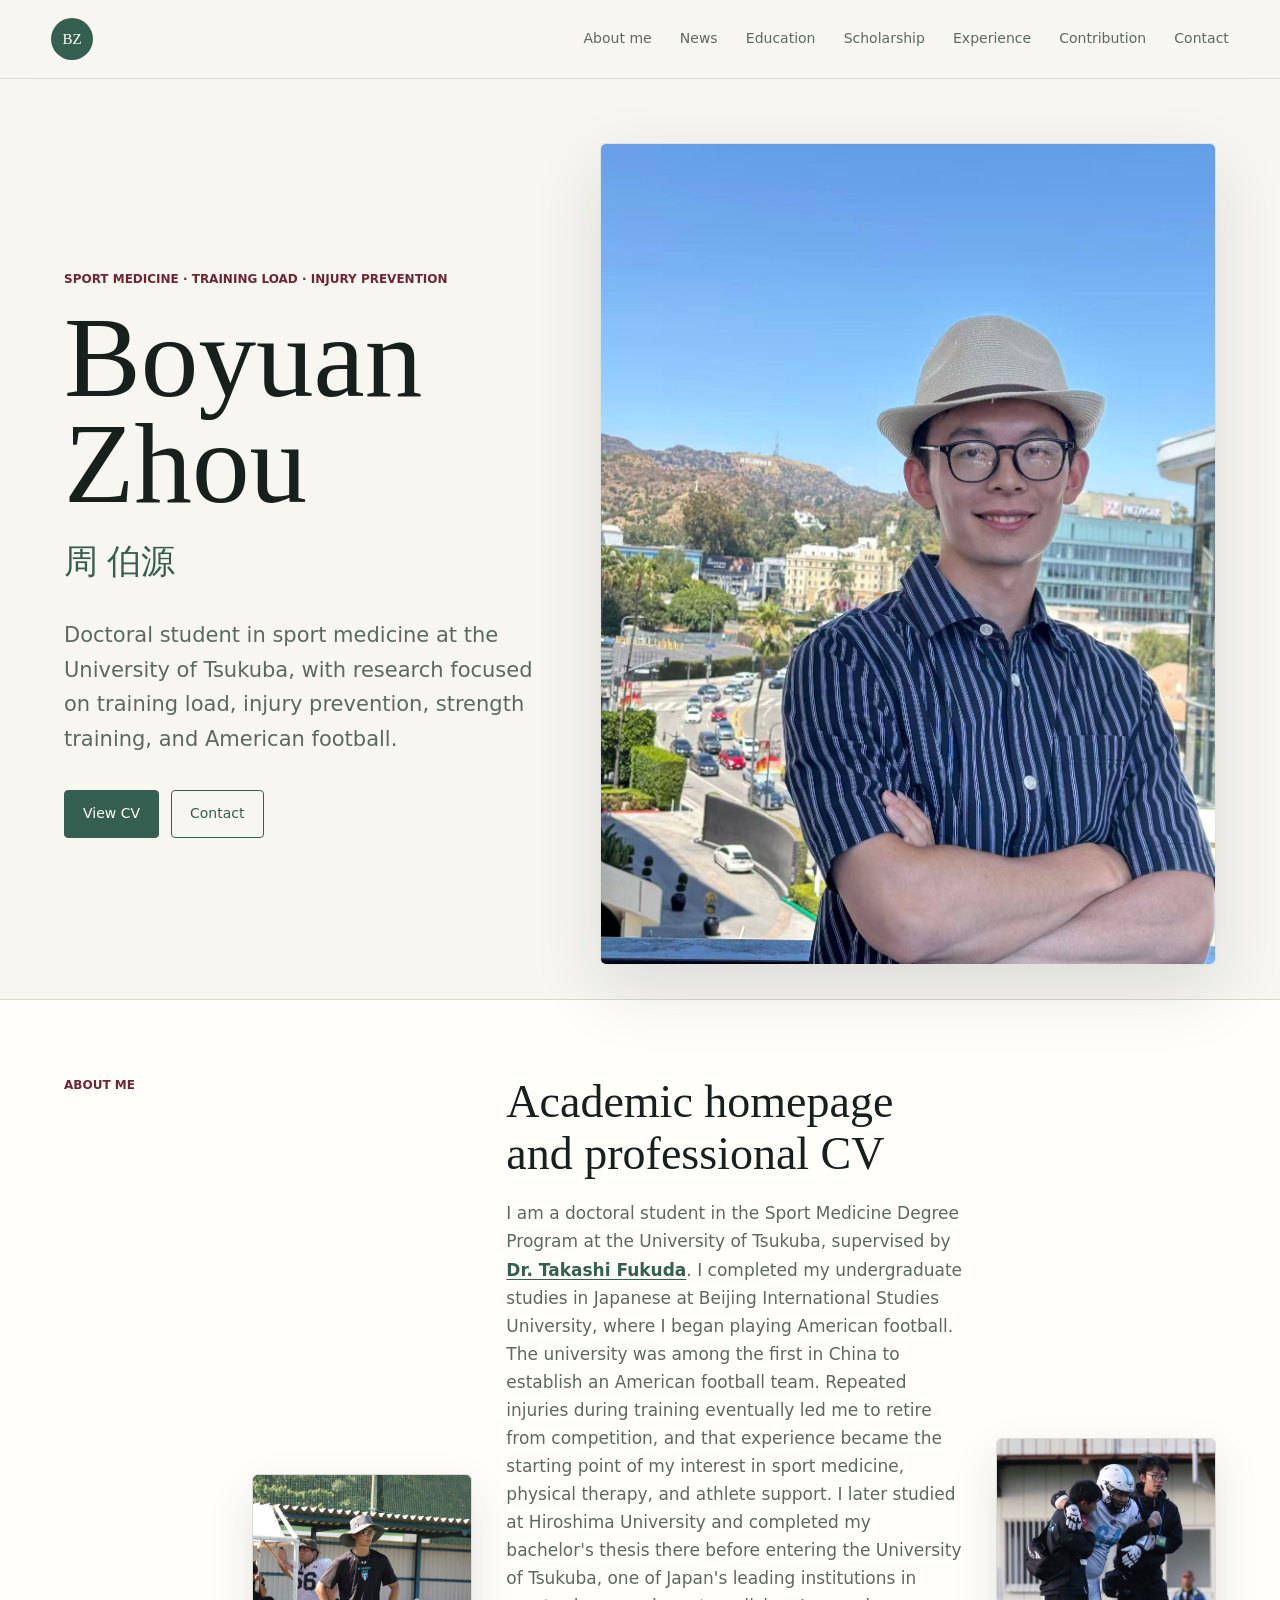
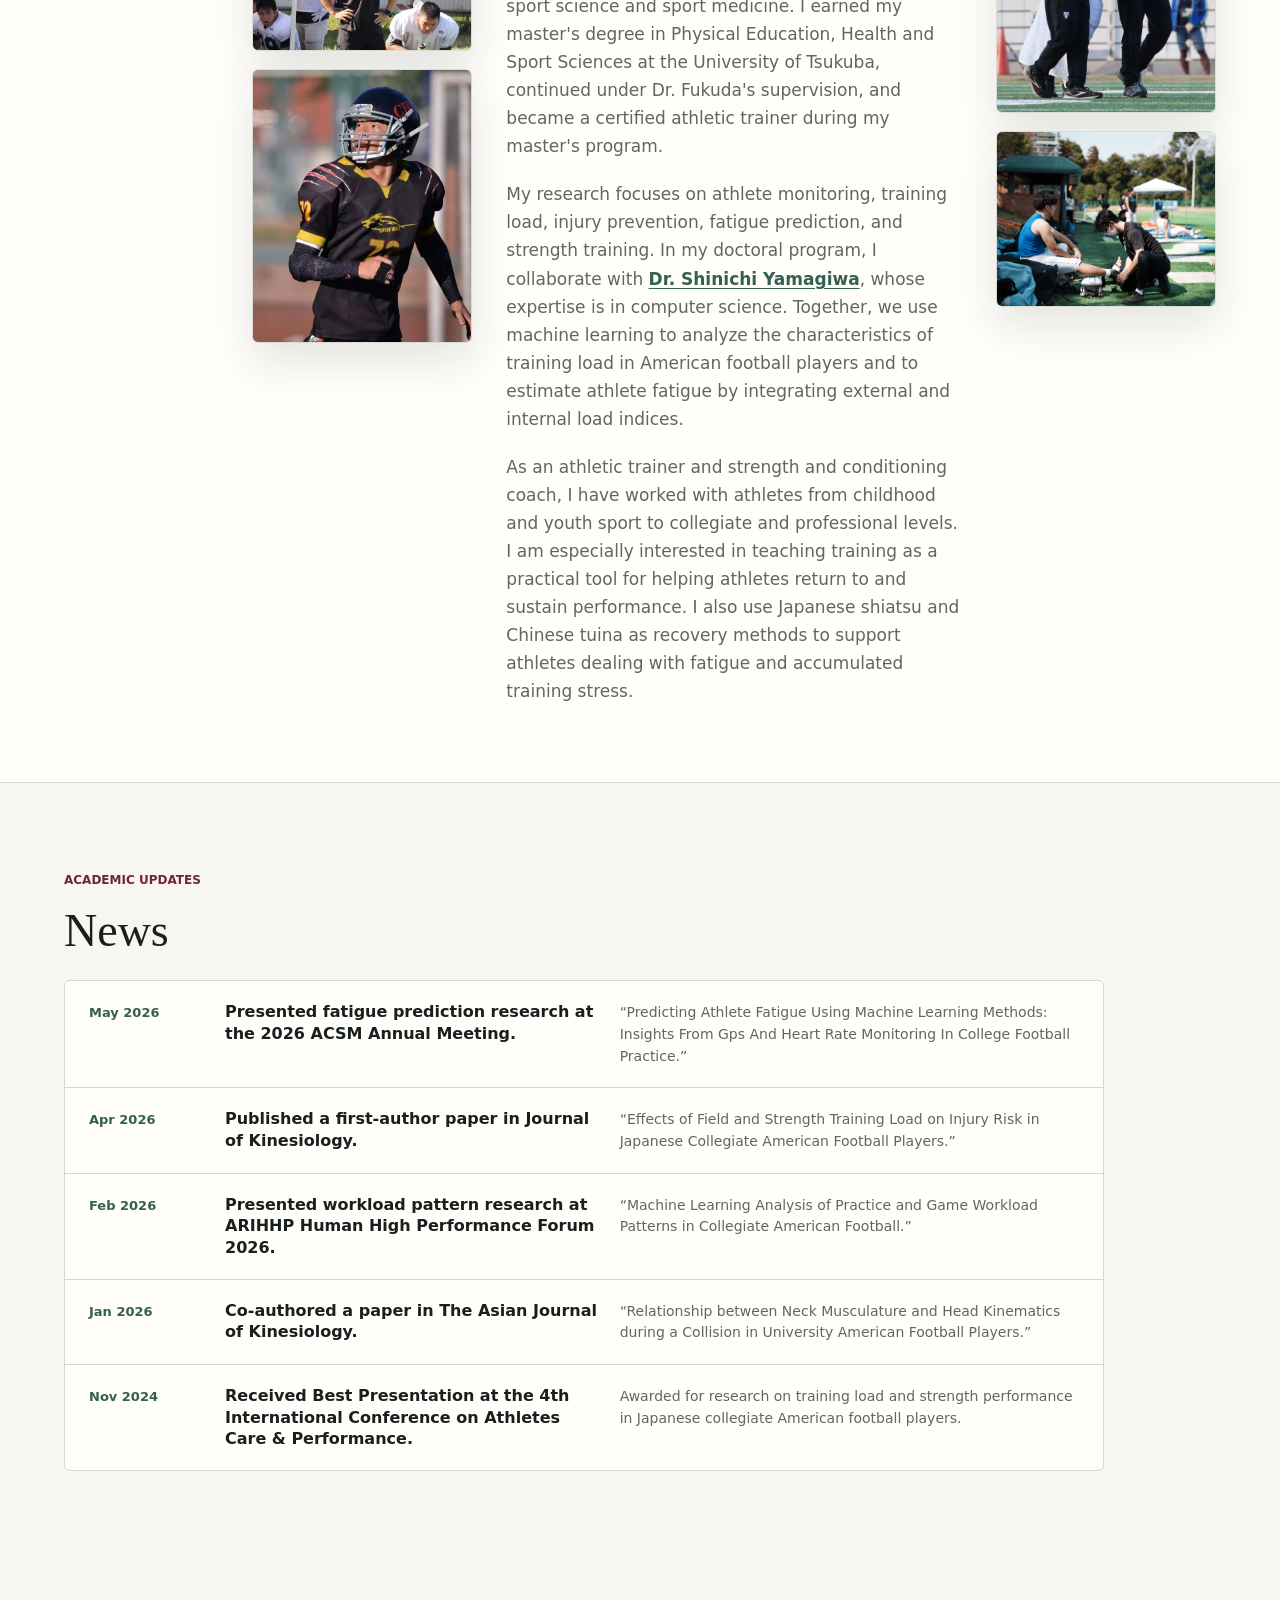
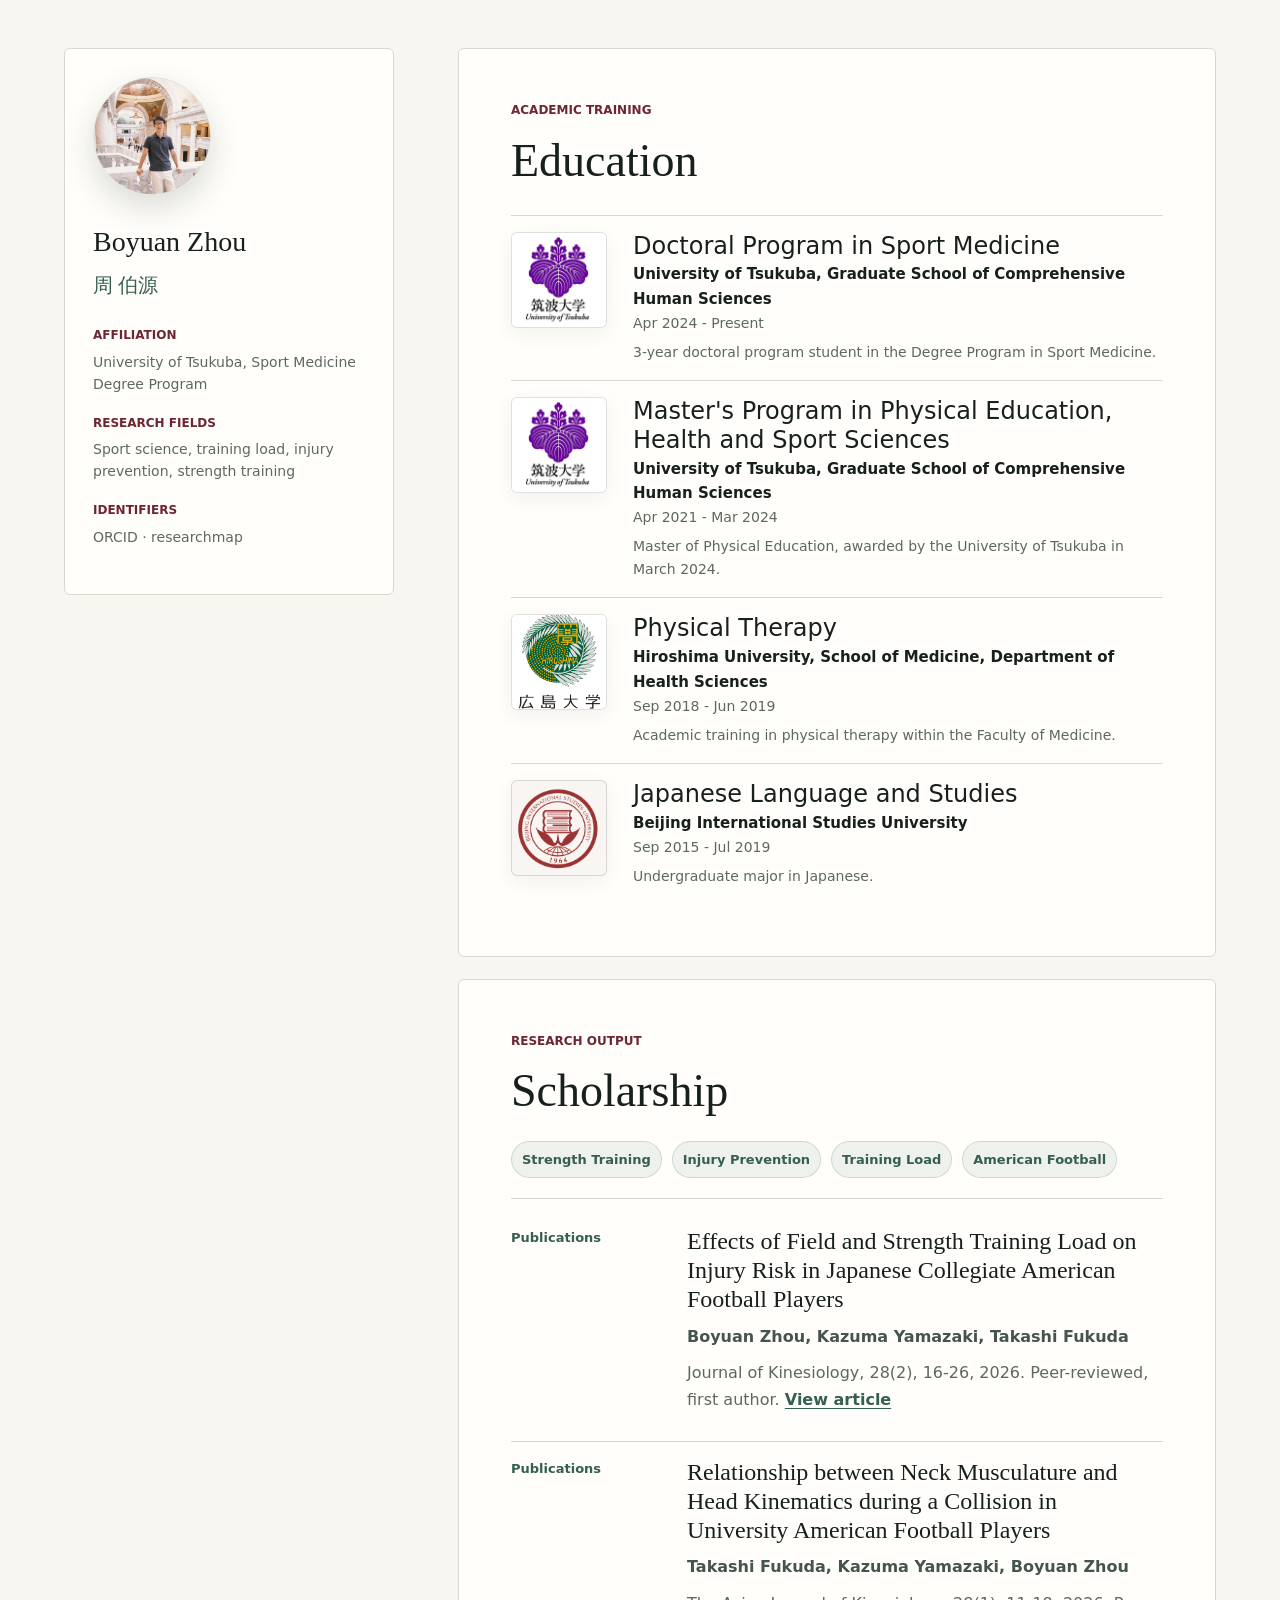
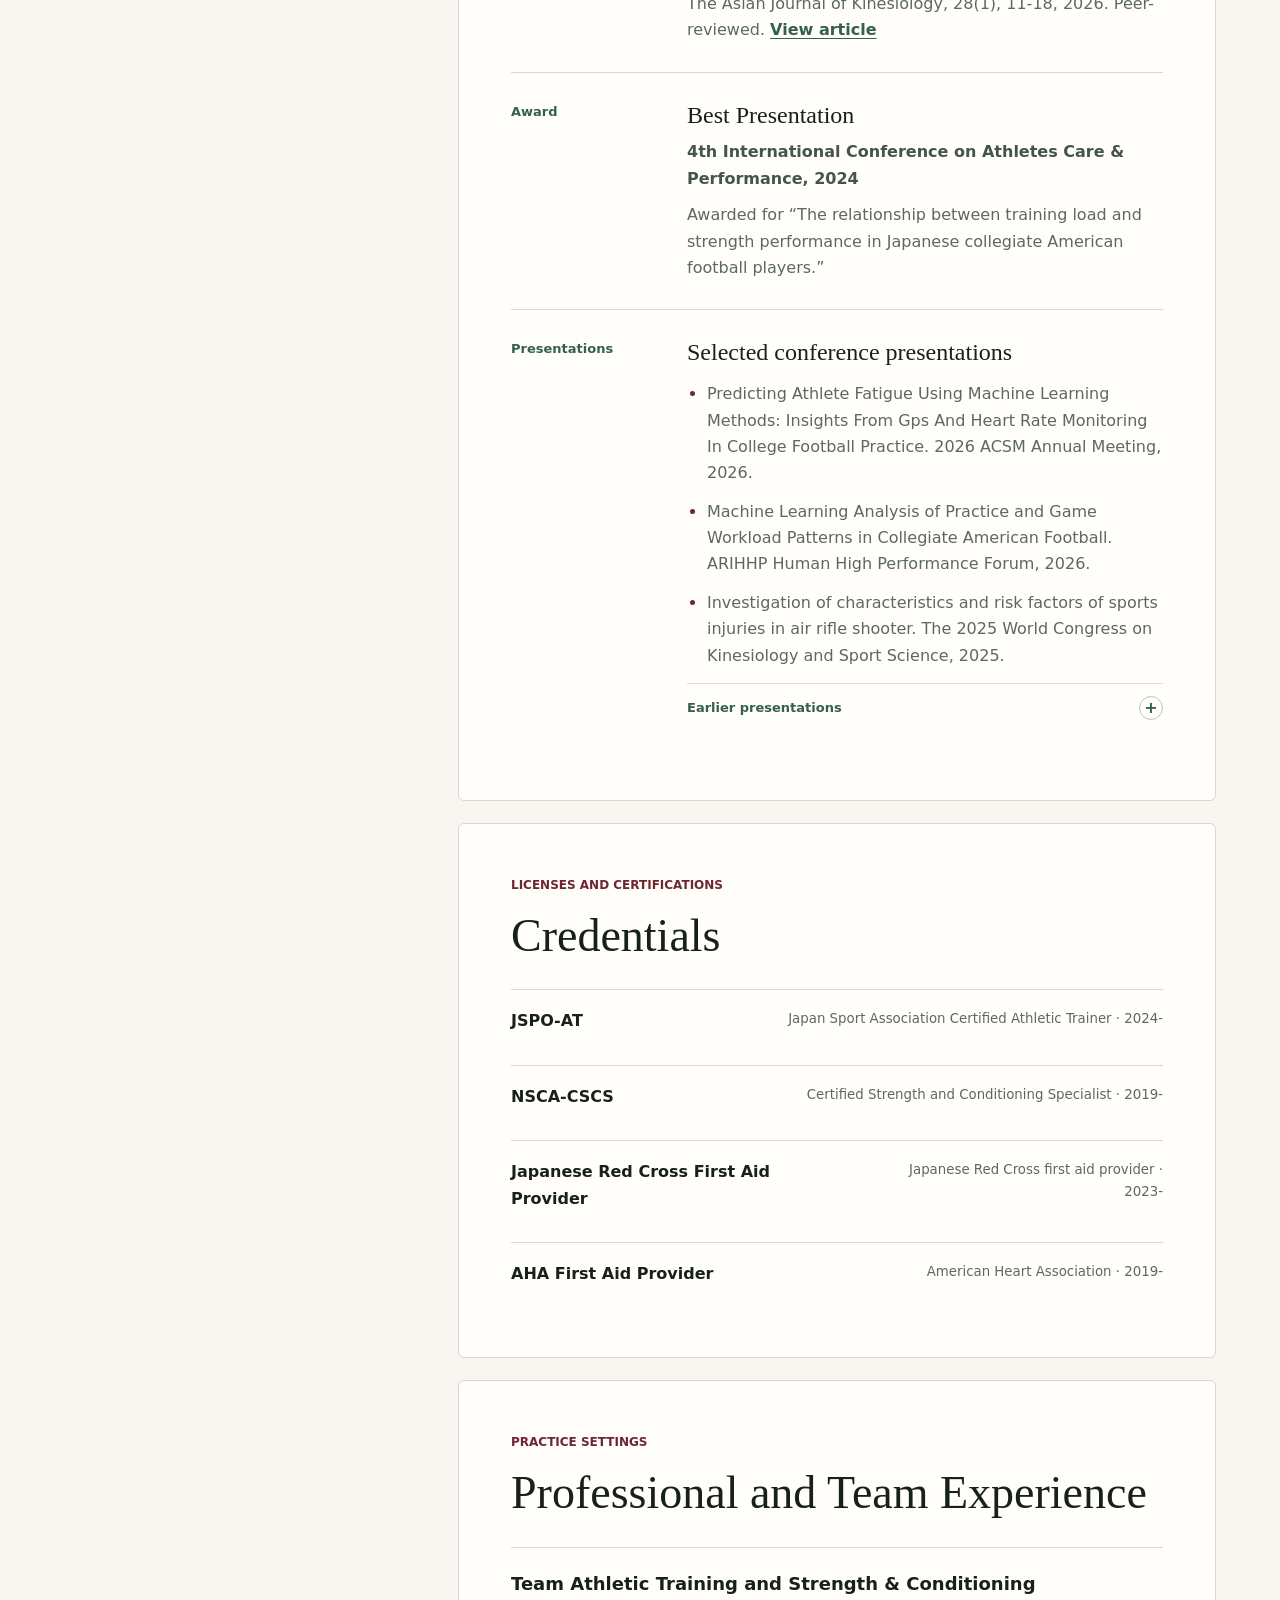
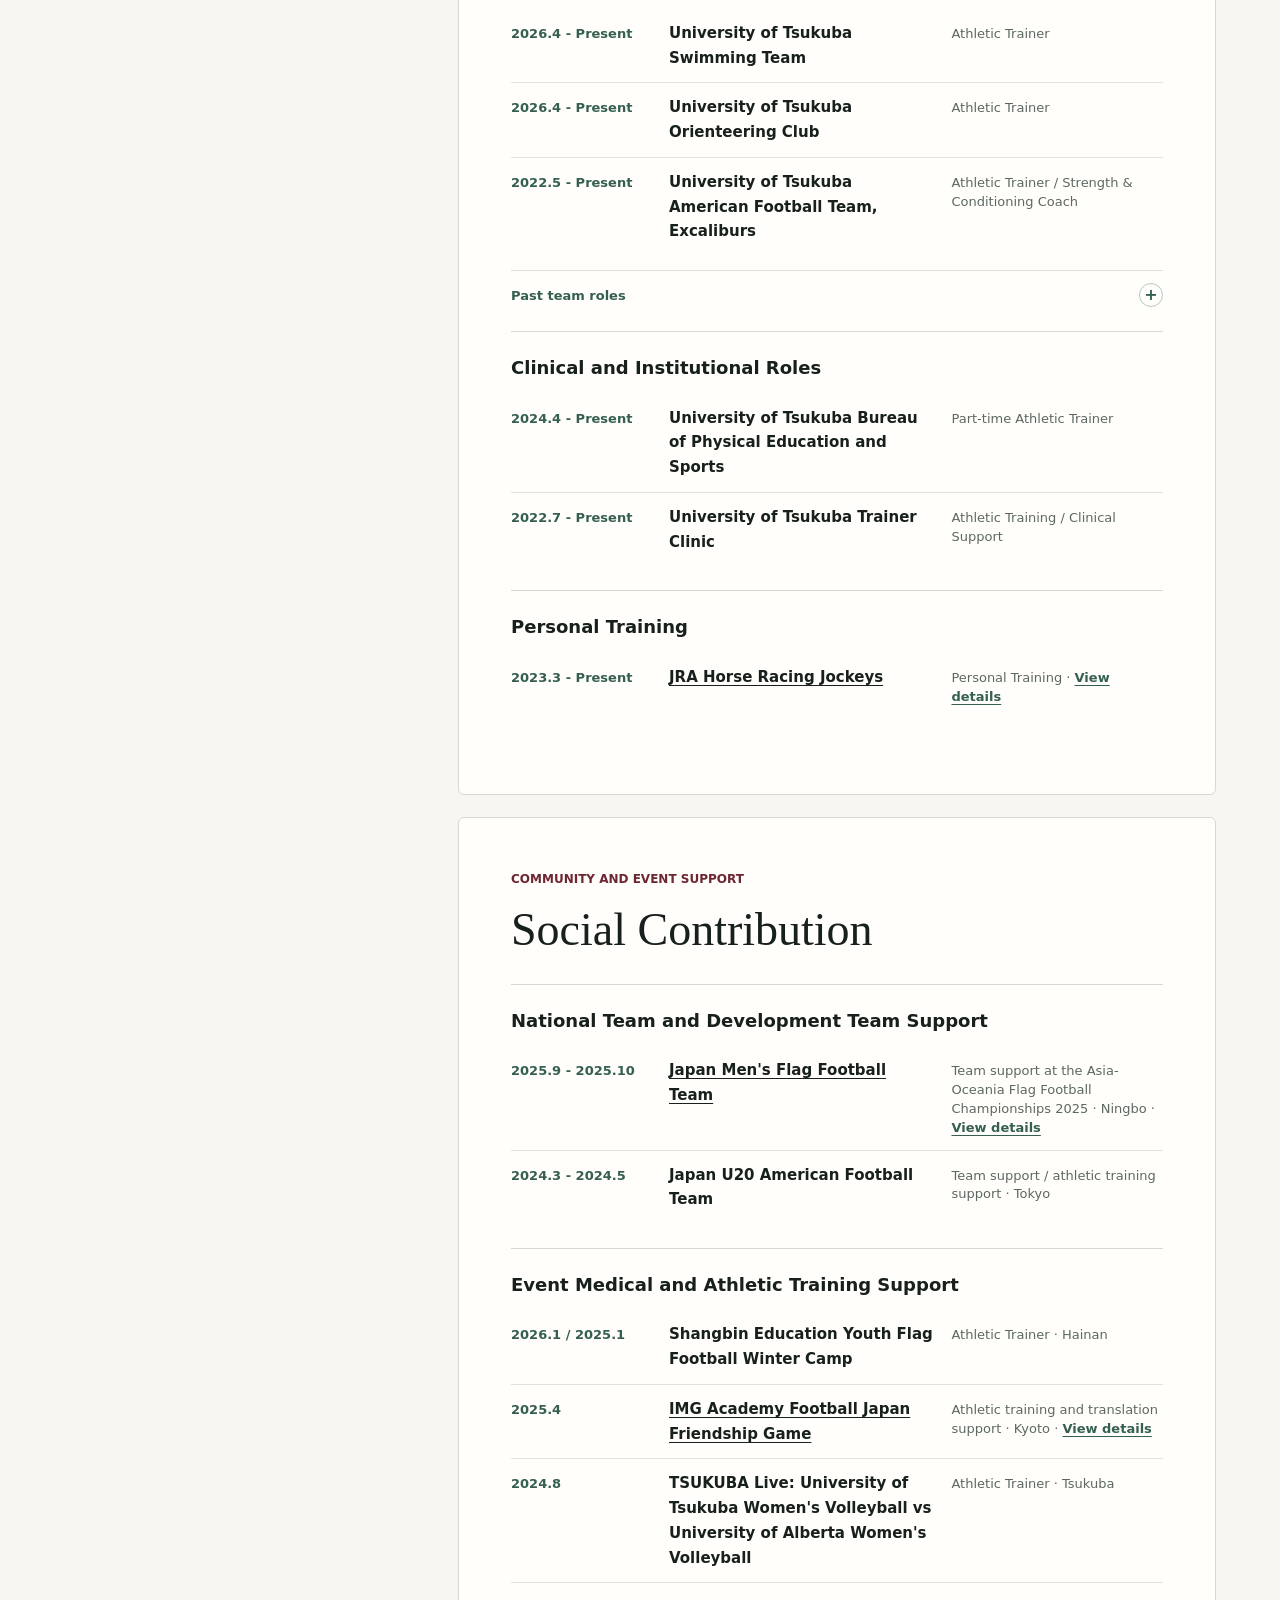
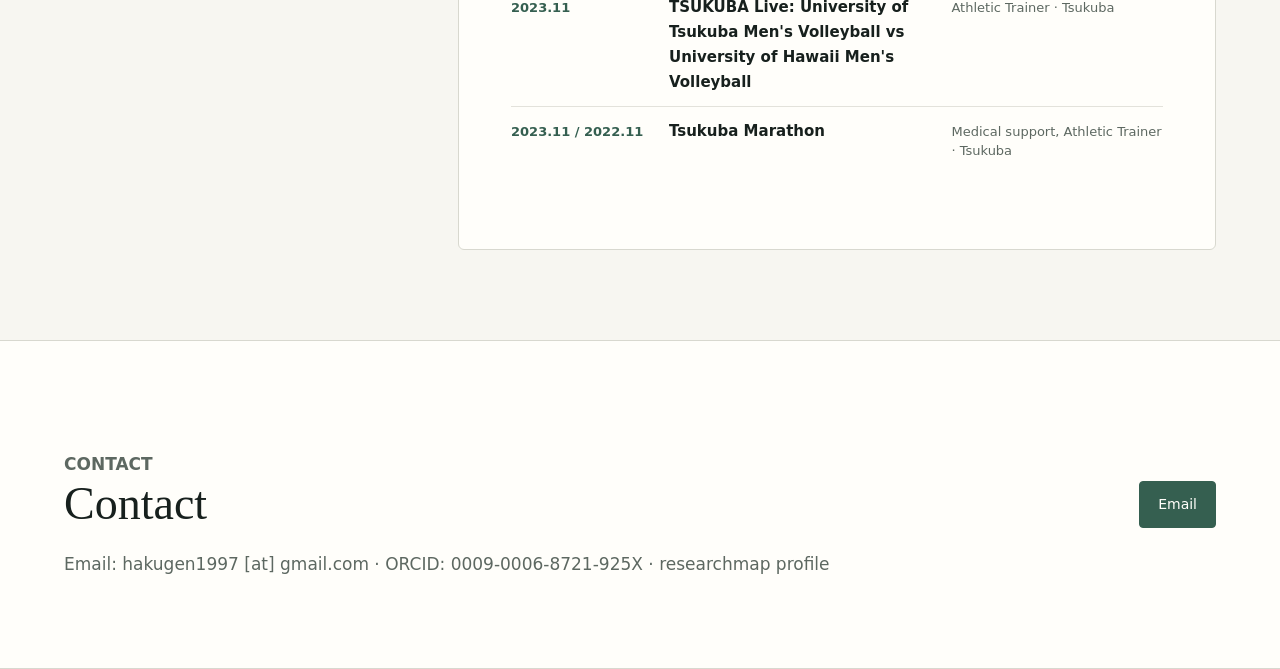
==== commit 97e51076: "Add about me side photo layout" ====
--- a/index.html
+++ b/index.html
@@ -8,7 +8,7 @@
       name="description"
       content="Academic homepage and CV for Boyuan Zhou, 周 伯源, athletic trainer and strength & conditioning coach."
     />
-    <link rel="stylesheet" href="styles.css?v=20260619-1" />
+    <link rel="stylesheet" href="styles.css?v=20260619-2" />
   </head>
   <body>
     <header class="site-header" aria-label="Main navigation">
@@ -46,40 +46,74 @@
         </figure>
       </section>
 
-      <section class="intro-band" id="profile">
+      <section class="intro-band about-band" id="profile">
         <div class="section-label">About me</div>
-        <div>
-          <h2>Academic homepage and professional CV</h2>
-          <p>
-            I am a doctoral student in the Sport Medicine Degree Program at the University of
-            Tsukuba, supervised by
-            <a class="text-link" href="https://trios.tsukuba.ac.jp/en/researcher/0000002378">Dr. Takashi Fukuda</a>.
-            I completed my undergraduate studies in Japanese at Beijing International Studies
-            University, where I began playing American football. The university was among the first
-            in China to establish an American football team. Repeated injuries during training
-            eventually led me to retire from competition, and that experience became the starting
-            point of my interest in sport medicine, physical therapy, and athlete support. I later
-            studied at Hiroshima University and completed my bachelor's thesis there before entering
-            the University of Tsukuba, one of Japan's leading institutions in sport science and sport
-            medicine. I earned my master's degree in Physical Education, Health and Sport Sciences at
-            the University of Tsukuba, continued under Dr. Fukuda's supervision, and became a
-            certified athletic trainer during my master's program.
-          </p>
-          <p>
-            My research focuses on athlete monitoring, training load, injury prevention, fatigue
-            prediction, and strength training. In my doctoral program, I collaborate with
-            <a class="text-link" href="https://trios.tsukuba.ac.jp/en/researcher/0000003188">Dr. Shinichi Yamagiwa</a>,
-            whose expertise is in computer science. Together, we use machine learning to analyze the
-            characteristics of training load in American football players and to estimate athlete
-            fatigue by integrating external and internal load indices.
-          </p>
-          <p>
-            As an athletic trainer and strength and conditioning coach, I have worked with athletes
-            from childhood and youth sport to collegiate and professional levels. I am especially
-            interested in teaching training as a practical tool for helping athletes return to and
-            sustain performance. I also use Japanese shiatsu and Chinese tuina as recovery methods
-            to support athletes dealing with fatigue and accumulated training stress.
-          </p>
+        <div class="about-layout">
+          <div class="about-media about-media-left" aria-label="Athletic trainer field photos">
+            <figure class="about-photo reveal-on-scroll">
+              <img
+                src="assets/about-sideline.jpg"
+                alt="Boyuan Zhou observing American football practice from the sideline"
+                loading="lazy"
+              />
+            </figure>
+            <figure class="about-photo reveal-on-scroll">
+              <img
+                src="assets/about-player.jpg"
+                alt="Boyuan Zhou playing American football during his undergraduate years"
+                loading="lazy"
+              />
+            </figure>
+          </div>
+          <div class="about-copy">
+            <h2>Academic homepage and professional CV</h2>
+            <p>
+              I am a doctoral student in the Sport Medicine Degree Program at the University of
+              Tsukuba, supervised by
+              <a class="text-link" href="https://trios.tsukuba.ac.jp/en/researcher/0000002378">Dr. Takashi Fukuda</a>.
+              I completed my undergraduate studies in Japanese at Beijing International Studies
+              University, where I began playing American football. The university was among the first
+              in China to establish an American football team. Repeated injuries during training
+              eventually led me to retire from competition, and that experience became the starting
+              point of my interest in sport medicine, physical therapy, and athlete support. I later
+              studied at Hiroshima University and completed my bachelor's thesis there before entering
+              the University of Tsukuba, one of Japan's leading institutions in sport science and sport
+              medicine. I earned my master's degree in Physical Education, Health and Sport Sciences at
+              the University of Tsukuba, continued under Dr. Fukuda's supervision, and became a
+              certified athletic trainer during my master's program.
+            </p>
+            <p>
+              My research focuses on athlete monitoring, training load, injury prevention, fatigue
+              prediction, and strength training. In my doctoral program, I collaborate with
+              <a class="text-link" href="https://trios.tsukuba.ac.jp/en/researcher/0000003188">Dr. Shinichi Yamagiwa</a>,
+              whose expertise is in computer science. Together, we use machine learning to analyze the
+              characteristics of training load in American football players and to estimate athlete
+              fatigue by integrating external and internal load indices.
+            </p>
+            <p>
+              As an athletic trainer and strength and conditioning coach, I have worked with athletes
+              from childhood and youth sport to collegiate and professional levels. I am especially
+              interested in teaching training as a practical tool for helping athletes return to and
+              sustain performance. I also use Japanese shiatsu and Chinese tuina as recovery methods
+              to support athletes dealing with fatigue and accumulated training stress.
+            </p>
+          </div>
+          <div class="about-media about-media-right" aria-label="Athletic training support photos">
+            <figure class="about-photo reveal-on-scroll">
+              <img
+                src="assets/about-athletic-training.jpg"
+                alt="Boyuan Zhou supporting an injured American football athlete"
+                loading="lazy"
+              />
+            </figure>
+            <figure class="about-photo reveal-on-scroll">
+              <img
+                src="assets/about-treatment.jpg"
+                alt="Boyuan Zhou providing athletic training support on the field"
+                loading="lazy"
+              />
+            </figure>
+          </div>
         </div>
       </section>
 
@@ -494,5 +528,26 @@
         <a class="button primary" href="mailto:hakugen1997@gmail.com">Email</a>
       </section>
     </main>
+    <script>
+      const revealItems = document.querySelectorAll(".reveal-on-scroll");
+
+      if ("IntersectionObserver" in window) {
+        const revealObserver = new IntersectionObserver(
+          (entries) => {
+            entries.forEach((entry) => {
+              if (entry.isIntersecting) {
+                entry.target.classList.add("is-visible");
+                revealObserver.unobserve(entry.target);
+              }
+            });
+          },
+          { threshold: 0.18 }
+        );
+
+        revealItems.forEach((item) => revealObserver.observe(item));
+      } else {
+        revealItems.forEach((item) => item.classList.add("is-visible"));
+      }
+    </script>
   </body>
 </html>
--- a/styles.css
+++ b/styles.css
@@ -230,6 +230,89 @@
   font-size: 17px;
 }
 
+.about-band {
+  align-items: start;
+  grid-template-columns: 150px minmax(0, 1fr);
+  gap: clamp(18px, 3vw, 44px);
+  padding-top: clamp(44px, 6vw, 82px);
+  padding-bottom: clamp(44px, 6vw, 82px);
+}
+
+.about-layout {
+  display: grid;
+  grid-template-columns: minmax(150px, 0.7fr) minmax(390px, 1.45fr) minmax(150px, 0.7fr);
+  gap: clamp(18px, 3vw, 34px);
+  align-items: center;
+}
+
+.about-copy {
+  min-width: 0;
+}
+
+.about-copy p {
+  max-width: 760px;
+}
+
+.about-media {
+  display: grid;
+  gap: 18px;
+  align-content: center;
+}
+
+.about-media-left {
+  transform: translateY(18px);
+}
+
+.about-media-right {
+  transform: translateY(-18px);
+}
+
+.about-photo {
+  min-width: 0;
+  margin: 0;
+  overflow: hidden;
+  border: 1px solid rgba(70, 84, 78, 0.16);
+  border-radius: 6px;
+  background: var(--paper);
+  box-shadow: 0 18px 45px rgba(28, 36, 32, 0.12);
+}
+
+.about-photo img {
+  display: block;
+  width: 100%;
+  aspect-ratio: 4 / 5;
+  object-fit: cover;
+}
+
+.about-media-left .about-photo:first-child img {
+  aspect-ratio: 5 / 4;
+  object-position: 54% 48%;
+}
+
+.about-media-left .about-photo:last-child img {
+  object-position: 72% 45%;
+}
+
+.about-media-right .about-photo:first-child img {
+  object-position: 58% 44%;
+}
+
+.about-media-right .about-photo:last-child img {
+  aspect-ratio: 5 / 4;
+  object-position: 50% 54%;
+}
+
+.reveal-on-scroll {
+  opacity: 0;
+  transform: translateY(28px);
+  transition: opacity 700ms ease, transform 700ms ease;
+}
+
+.reveal-on-scroll.is-visible {
+  opacity: 1;
+  transform: translateY(0);
+}
+
 .news-band {
   padding: clamp(42px, 7vw, 88px) clamp(18px, 5vw, 72px);
   border-top: 1px solid var(--line);
@@ -783,6 +866,31 @@
     grid-template-columns: 1fr;
   }
 
+  .about-layout {
+    grid-template-columns: minmax(0, 1fr);
+  }
+
+  .about-copy {
+    order: 1;
+  }
+
+  .about-media {
+    grid-template-columns: repeat(2, minmax(0, 1fr));
+  }
+
+  .about-media-left,
+  .about-media-right {
+    transform: none;
+  }
+
+  .about-media-left {
+    order: 2;
+  }
+
+  .about-media-right {
+    order: 3;
+  }
+
   .hero {
     min-height: auto;
   }
@@ -842,6 +950,16 @@
     grid-template-columns: 1fr;
   }
 
+  .about-media {
+    grid-template-columns: 1fr;
+  }
+
+  .about-photo img,
+  .about-media-left .about-photo:first-child img,
+  .about-media-right .about-photo:last-child img {
+    aspect-ratio: 16 / 10;
+  }
+
   .role-list li {
     grid-template-columns: 1fr;
     gap: 2px;
@@ -853,3 +971,11 @@
     min-height: 300px;
   }
 }
+
+@media (prefers-reduced-motion: reduce) {
+  .reveal-on-scroll {
+    opacity: 1;
+    transform: none;
+    transition: none;
+  }
+}
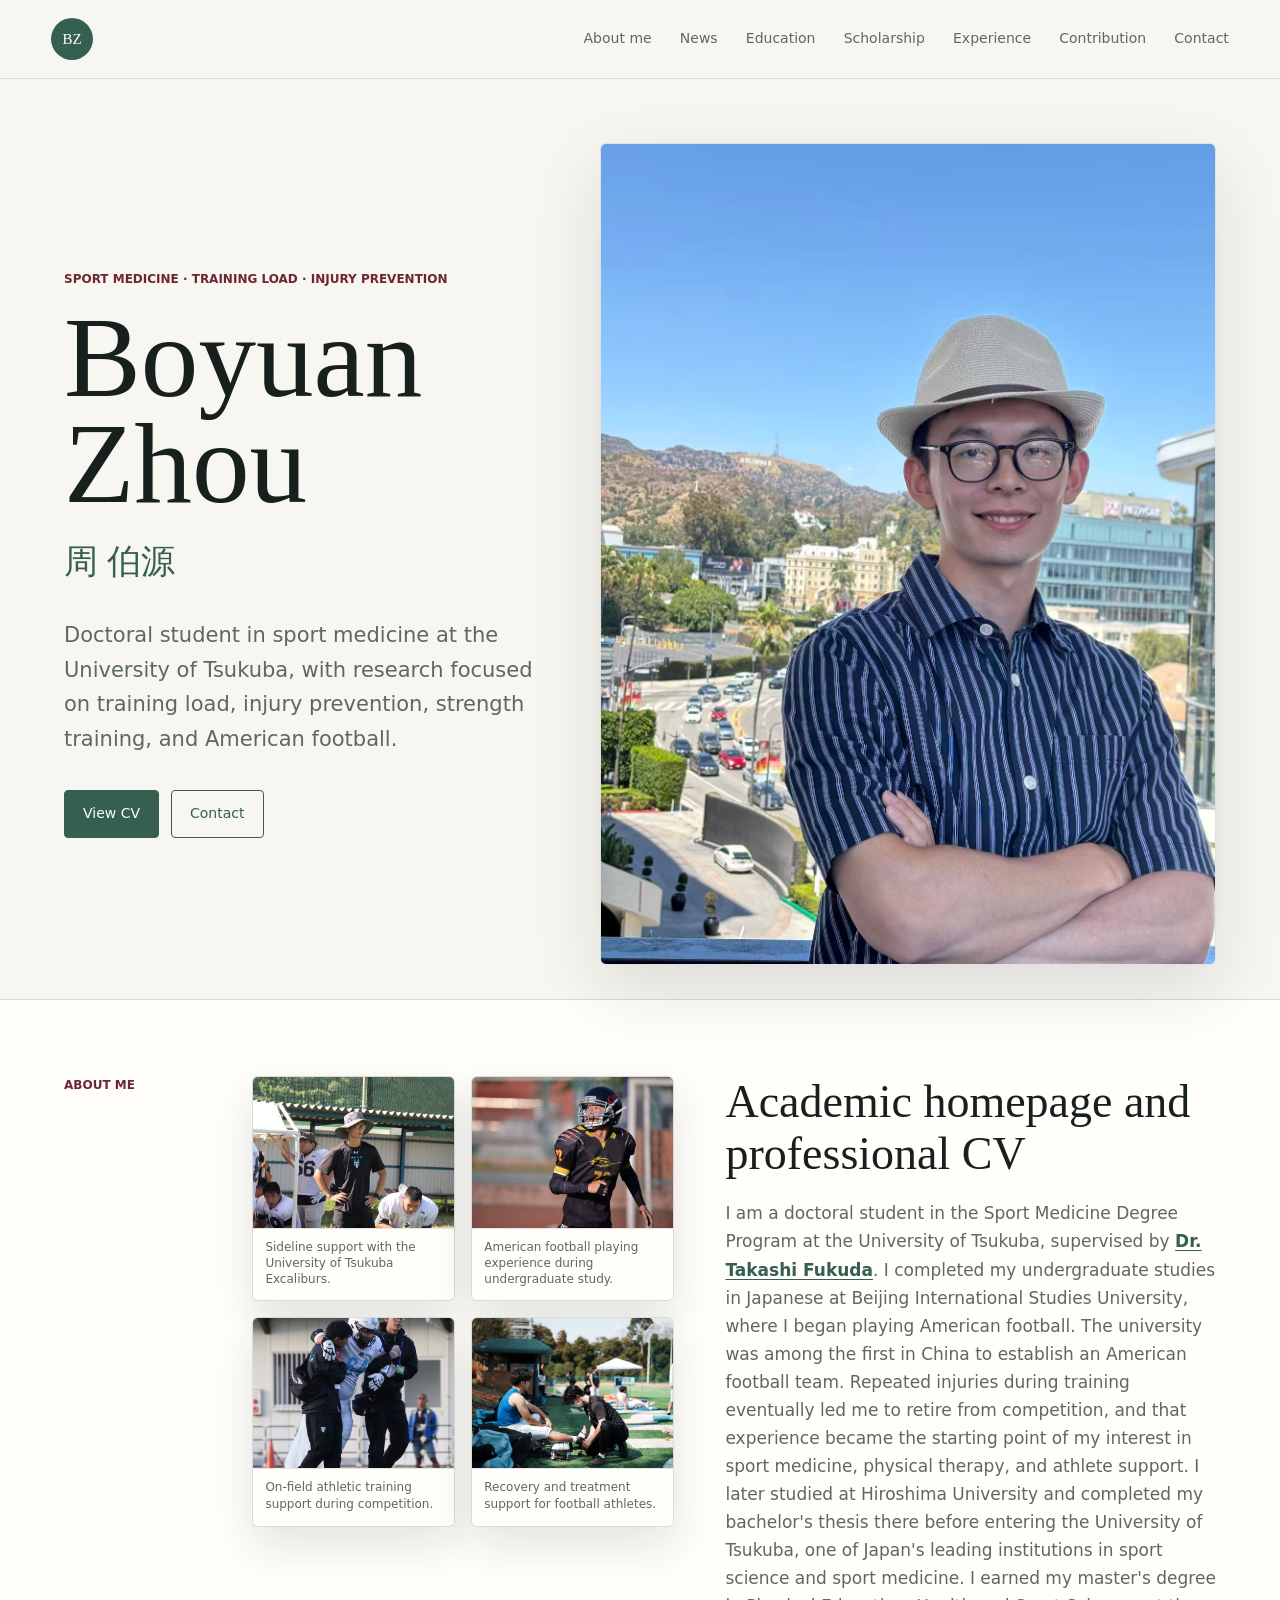
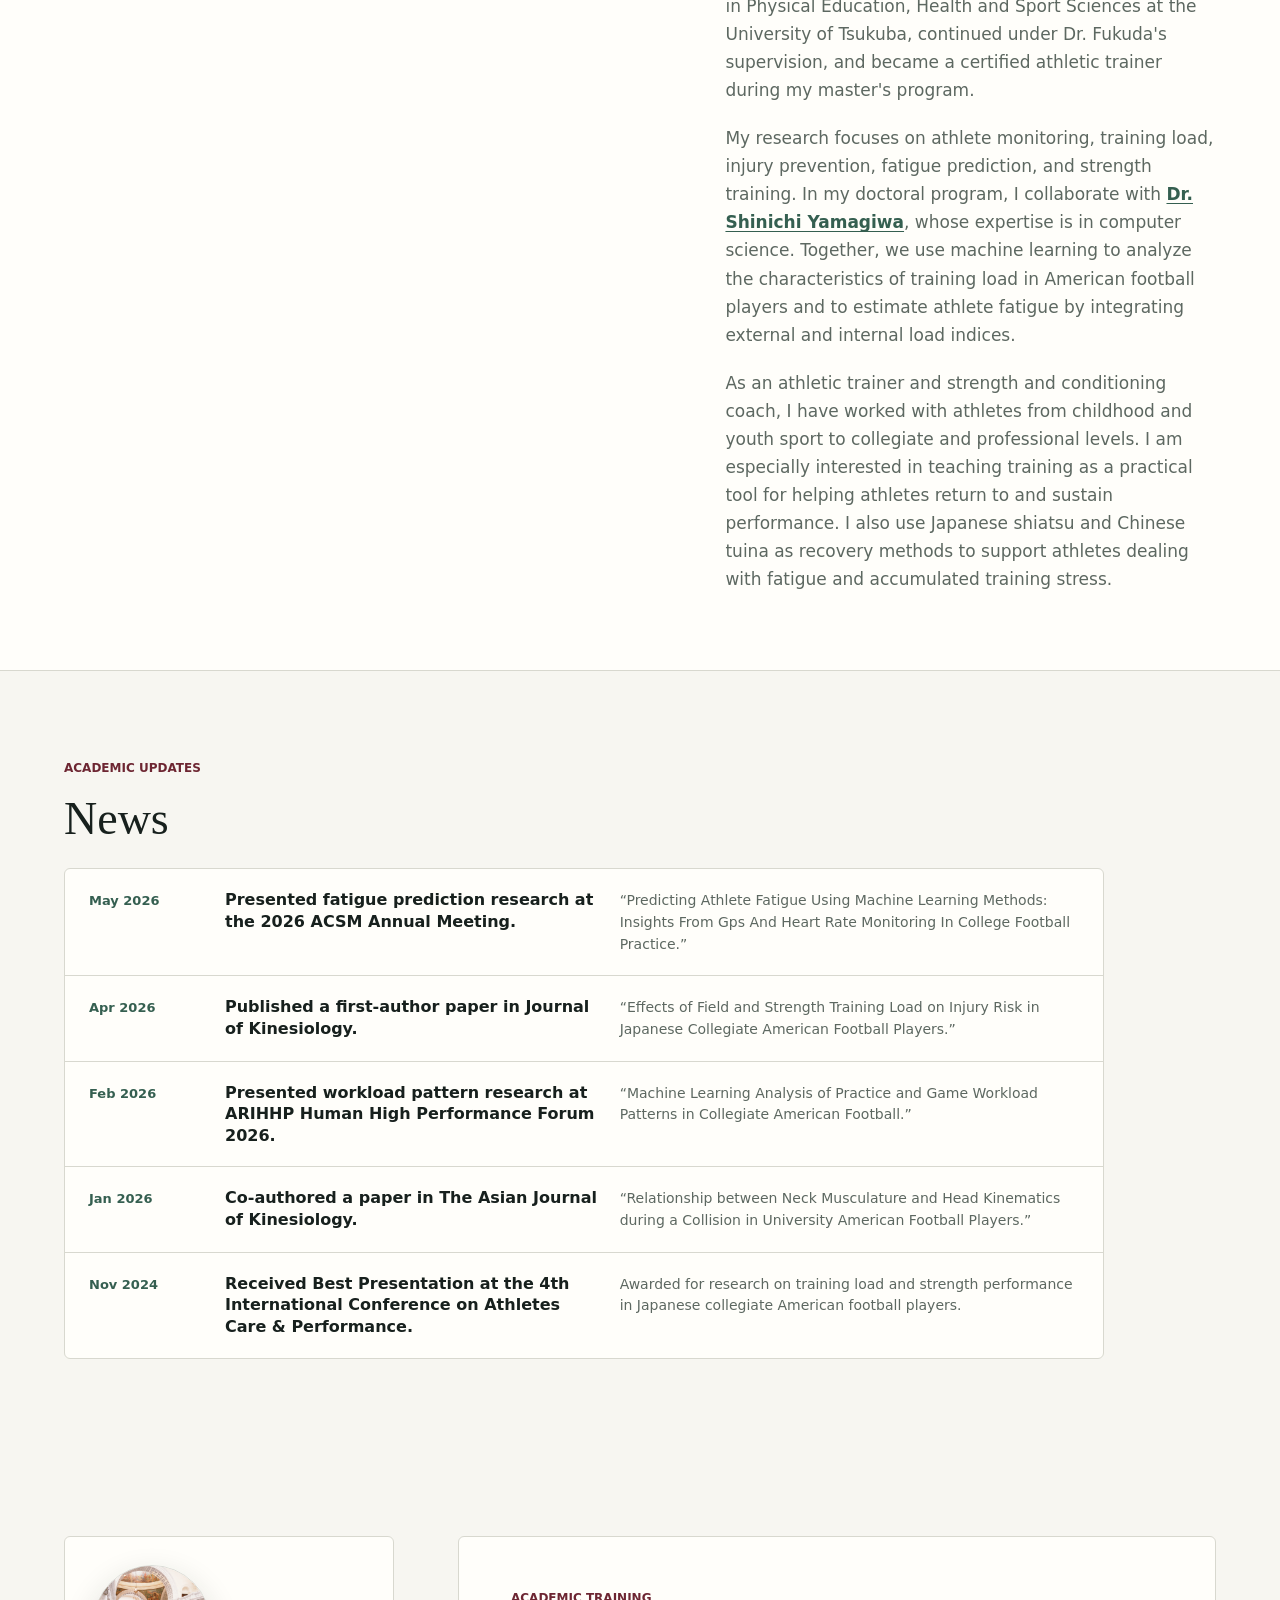
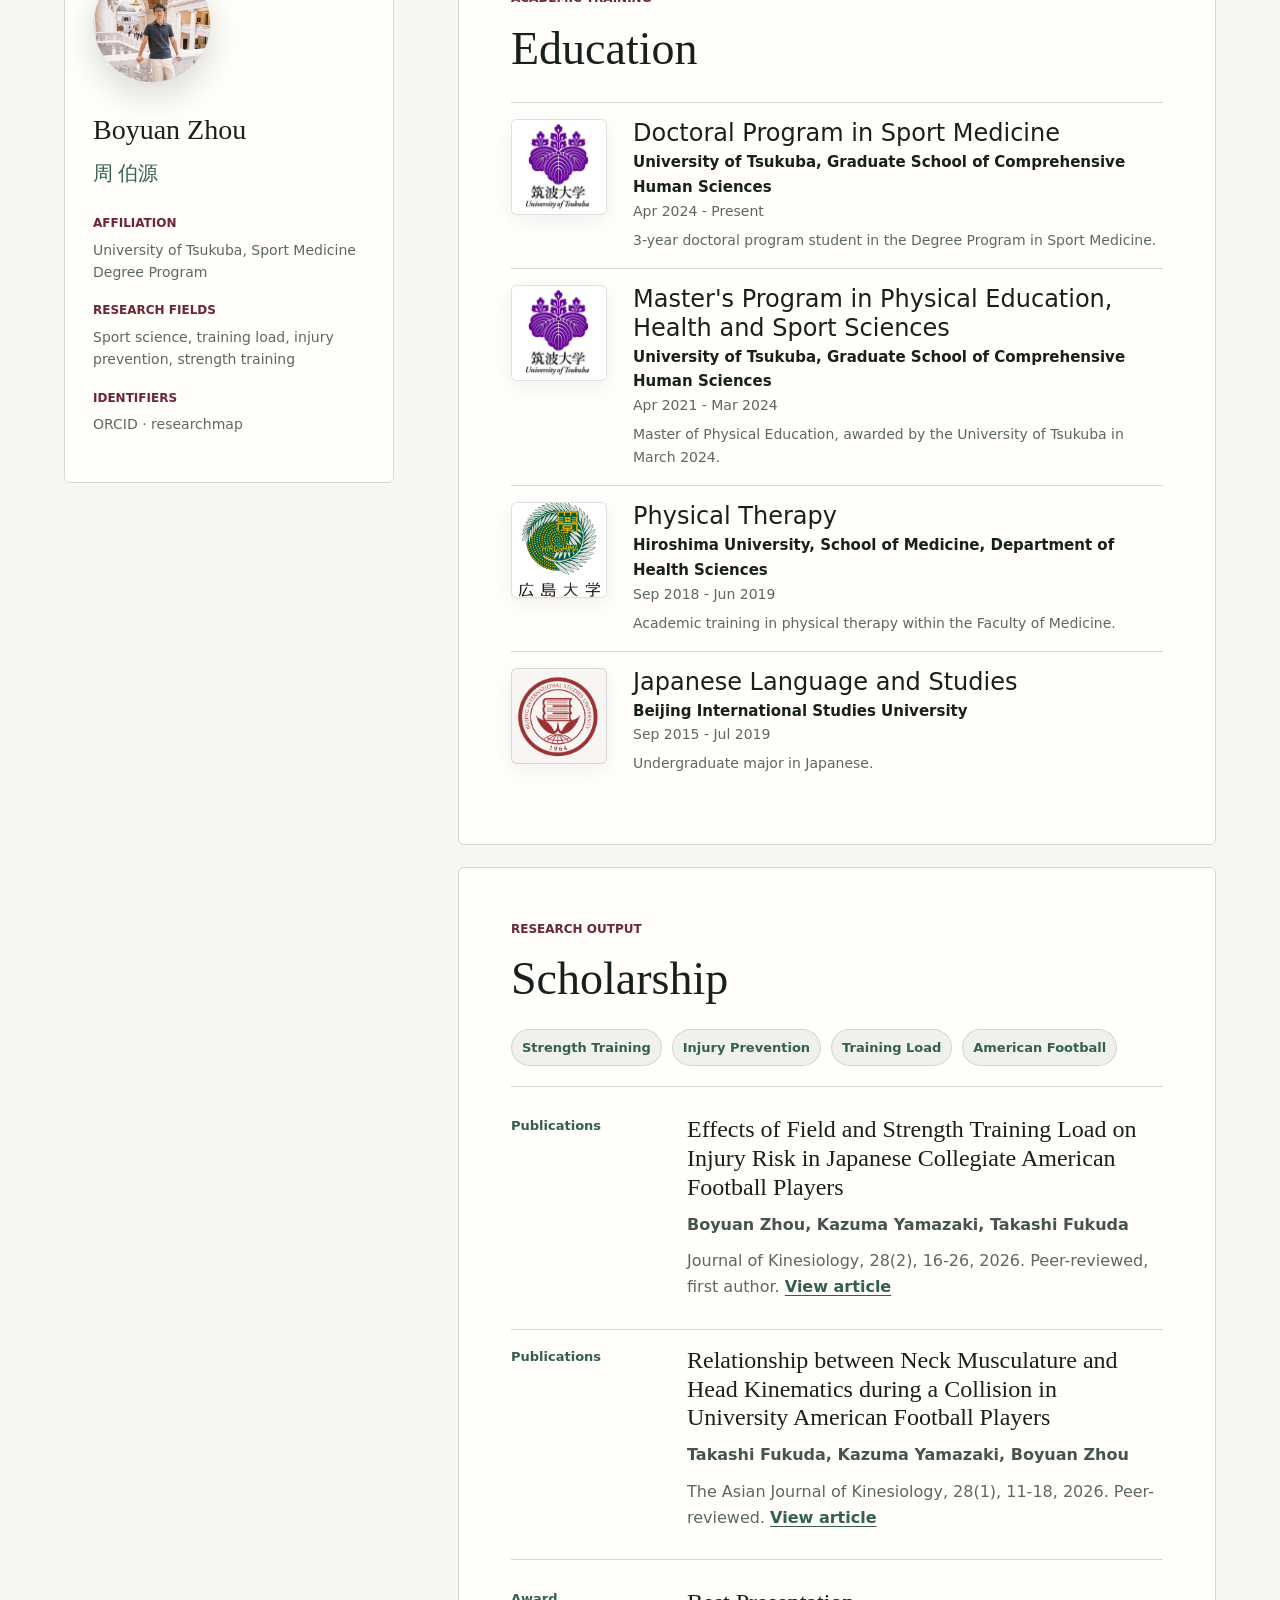
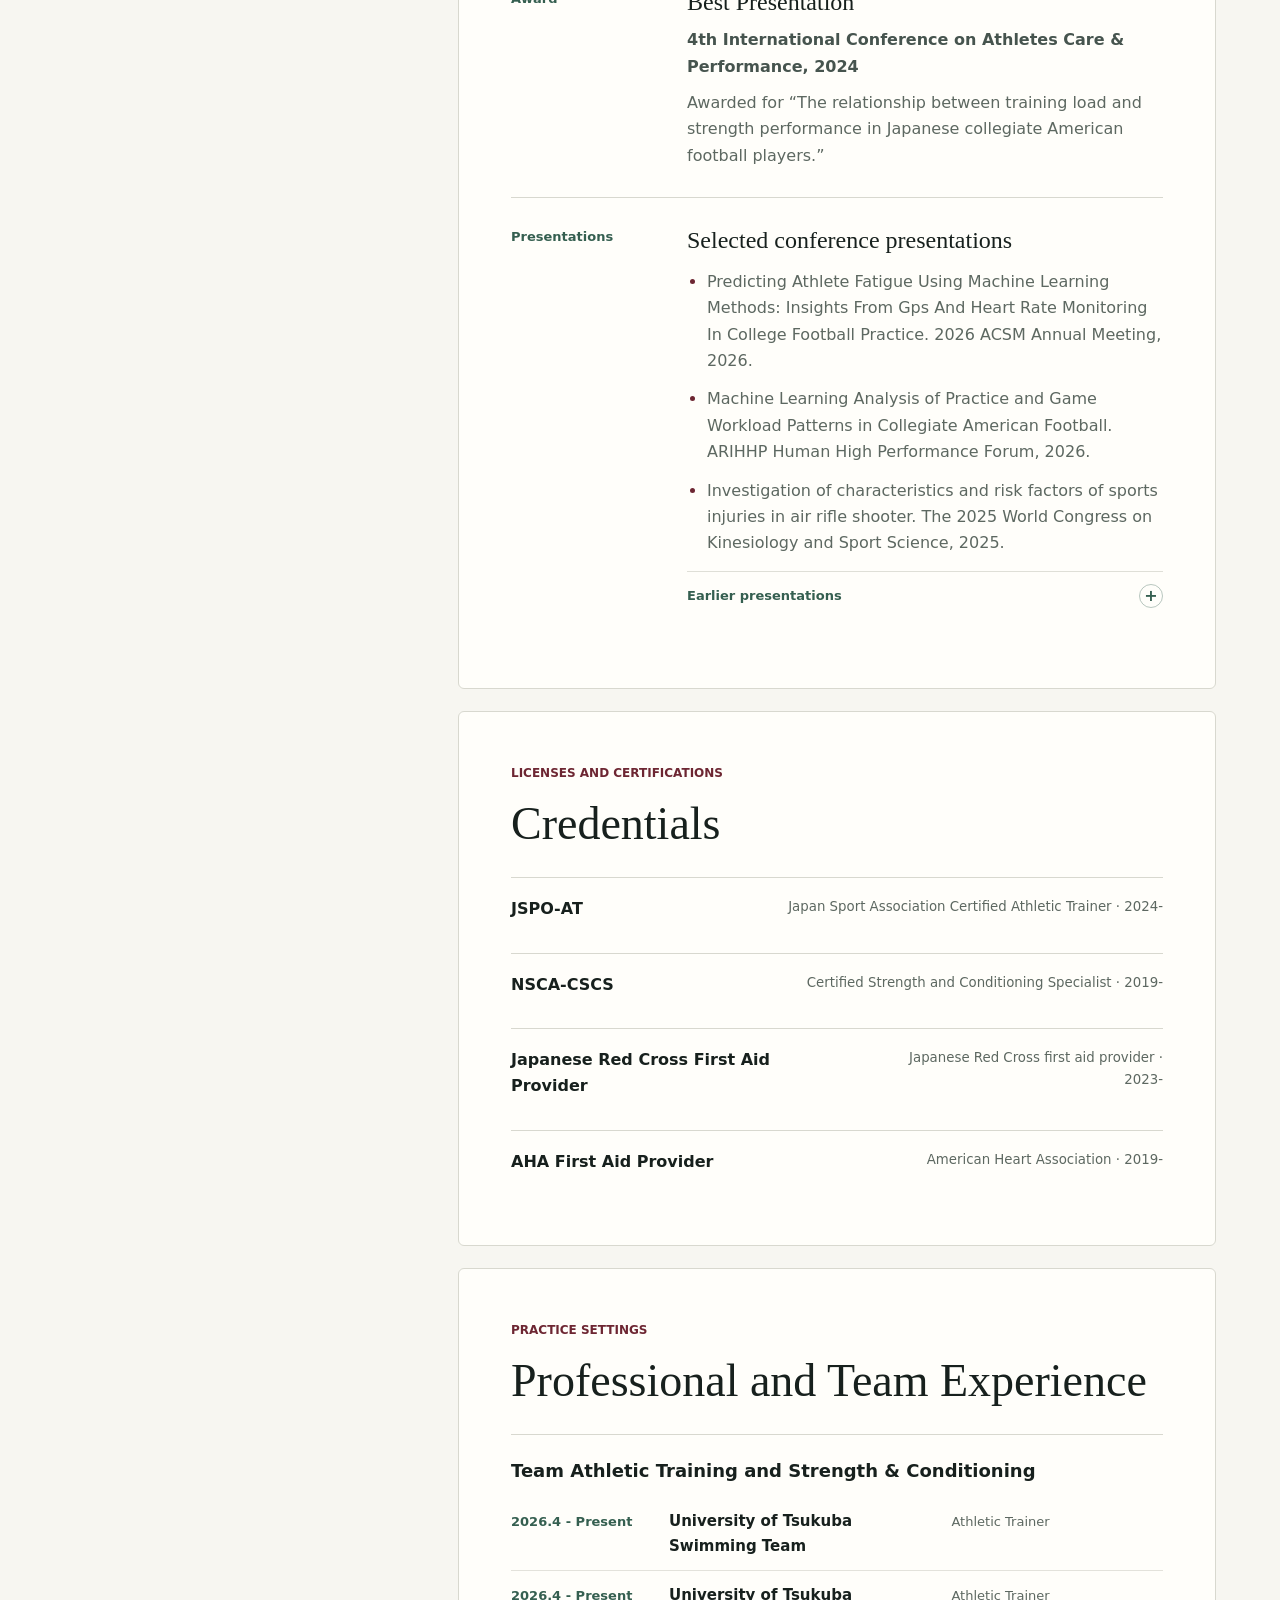
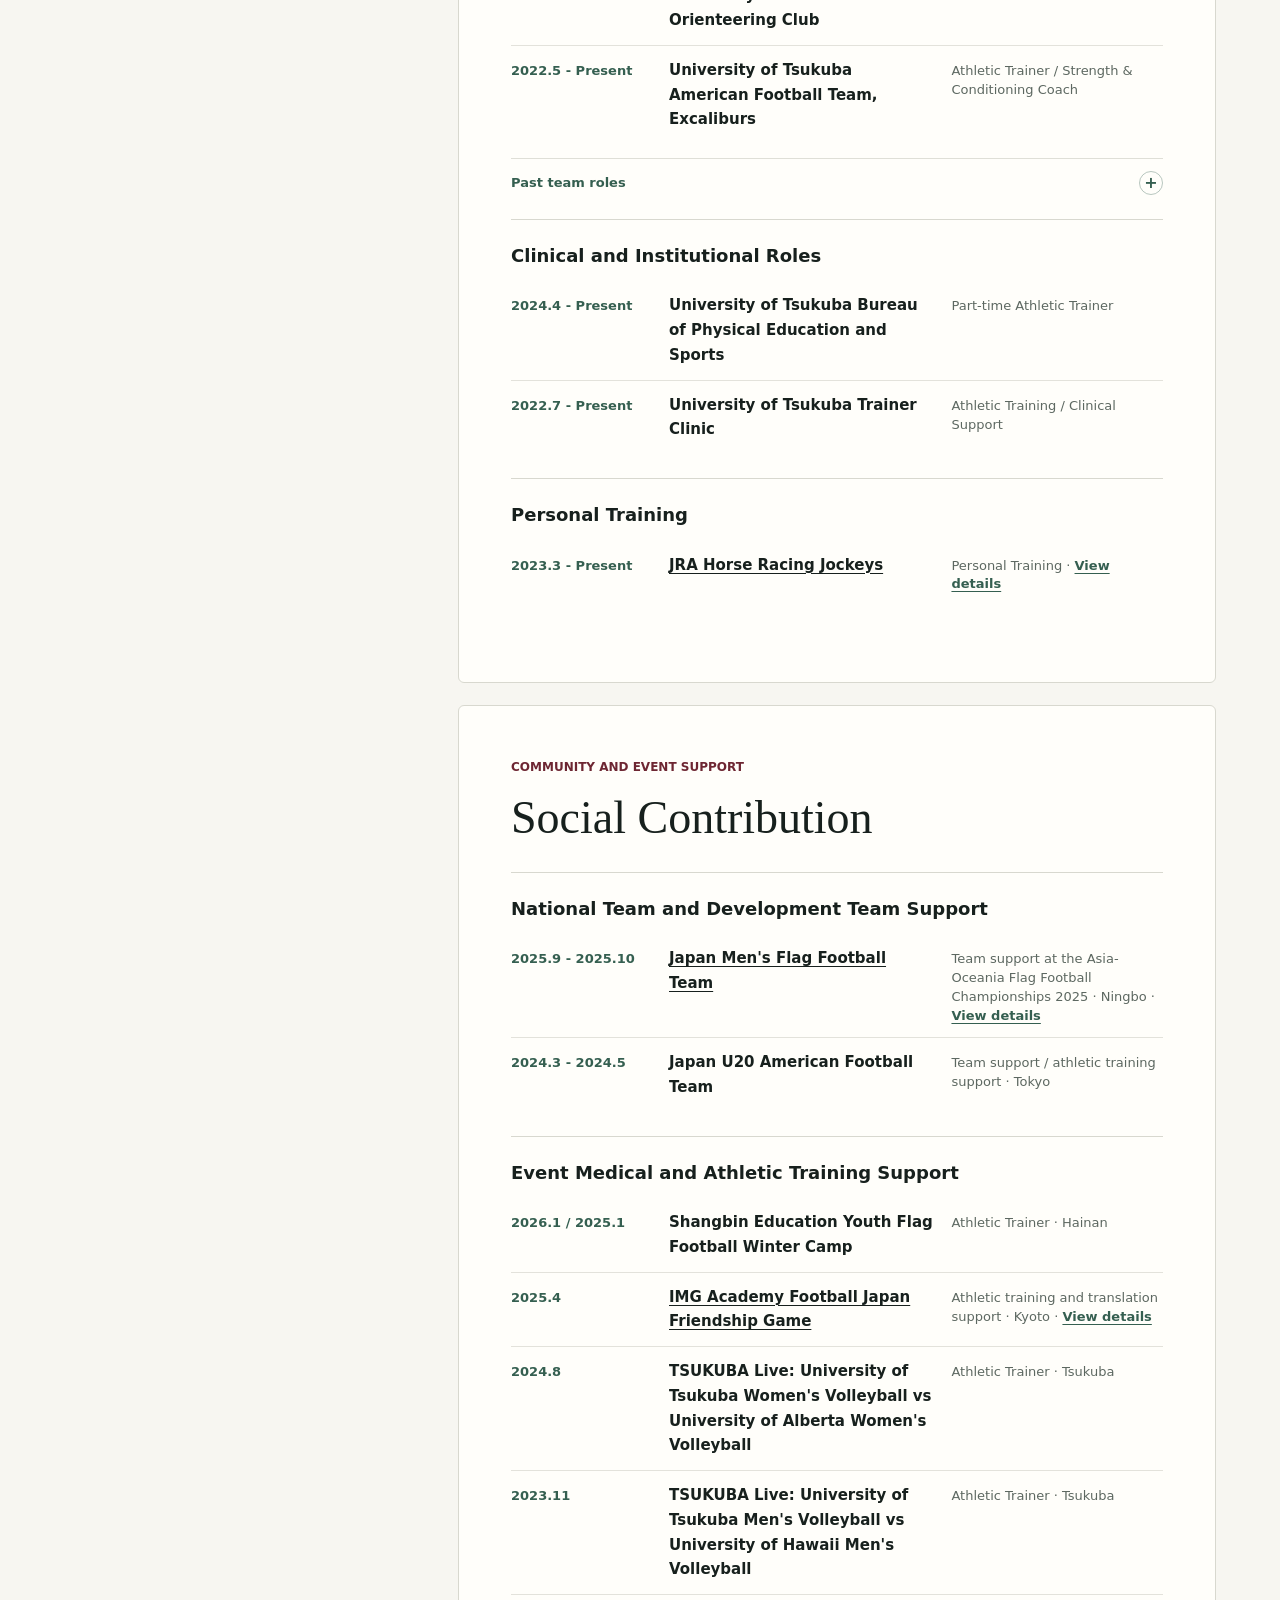
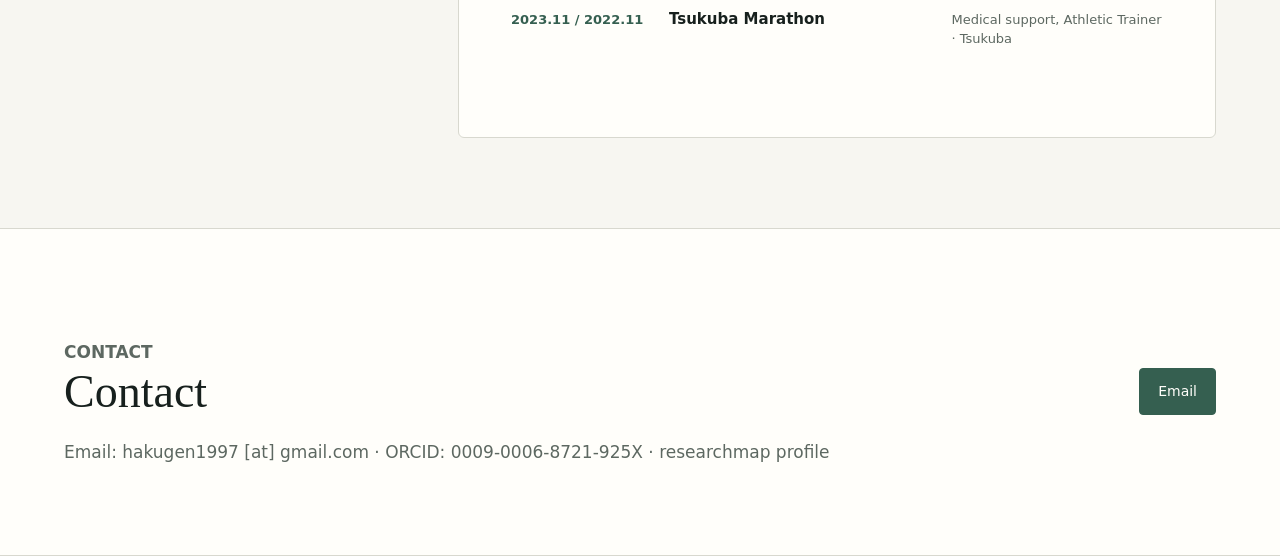
==== commit 7e5f6c65: "Move about photos left with captions" ====
--- a/index.html
+++ b/index.html
@@ -8,7 +8,7 @@
       name="description"
       content="Academic homepage and CV for Boyuan Zhou, 周 伯源, athletic trainer and strength & conditioning coach."
     />
-    <link rel="stylesheet" href="styles.css?v=20260619-2" />
+    <link rel="stylesheet" href="styles.css?v=20260619-3" />
   </head>
   <body>
     <header class="site-header" aria-label="Main navigation">
@@ -49,13 +49,14 @@
       <section class="intro-band about-band" id="profile">
         <div class="section-label">About me</div>
         <div class="about-layout">
-          <div class="about-media about-media-left" aria-label="Athletic trainer field photos">
+          <div class="about-media" aria-label="Athletic trainer and American football photos">
             <figure class="about-photo reveal-on-scroll">
               <img
                 src="assets/about-sideline.jpg"
                 alt="Boyuan Zhou observing American football practice from the sideline"
                 loading="lazy"
               />
+              <figcaption>Sideline support with the University of Tsukuba Excaliburs.</figcaption>
             </figure>
             <figure class="about-photo reveal-on-scroll">
               <img
@@ -63,6 +64,23 @@
                 alt="Boyuan Zhou playing American football during his undergraduate years"
                 loading="lazy"
               />
+              <figcaption>American football playing experience during undergraduate study.</figcaption>
+            </figure>
+            <figure class="about-photo reveal-on-scroll">
+              <img
+                src="assets/about-athletic-training.jpg"
+                alt="Boyuan Zhou supporting an injured American football athlete"
+                loading="lazy"
+              />
+              <figcaption>On-field athletic training support during competition.</figcaption>
+            </figure>
+            <figure class="about-photo reveal-on-scroll">
+              <img
+                src="assets/about-treatment.jpg"
+                alt="Boyuan Zhou providing athletic training support on the field"
+                loading="lazy"
+              />
+              <figcaption>Recovery and treatment support for football athletes.</figcaption>
             </figure>
           </div>
           <div class="about-copy">
@@ -97,22 +115,6 @@
               sustain performance. I also use Japanese shiatsu and Chinese tuina as recovery methods
               to support athletes dealing with fatigue and accumulated training stress.
             </p>
-          </div>
-          <div class="about-media about-media-right" aria-label="Athletic training support photos">
-            <figure class="about-photo reveal-on-scroll">
-              <img
-                src="assets/about-athletic-training.jpg"
-                alt="Boyuan Zhou supporting an injured American football athlete"
-                loading="lazy"
-              />
-            </figure>
-            <figure class="about-photo reveal-on-scroll">
-              <img
-                src="assets/about-treatment.jpg"
-                alt="Boyuan Zhou providing athletic training support on the field"
-                loading="lazy"
-              />
-            </figure>
           </div>
         </div>
       </section>
--- a/styles.css
+++ b/styles.css
@@ -240,9 +240,9 @@
 
 .about-layout {
   display: grid;
-  grid-template-columns: minmax(150px, 0.7fr) minmax(390px, 1.45fr) minmax(150px, 0.7fr);
-  gap: clamp(18px, 3vw, 34px);
-  align-items: center;
+  grid-template-columns: minmax(340px, 0.86fr) minmax(430px, 1fr);
+  gap: clamp(24px, 4vw, 54px);
+  align-items: start;
 }
 
 .about-copy {
@@ -255,16 +255,11 @@
 
 .about-media {
   display: grid;
-  gap: 18px;
-  align-content: center;
-}
-
-.about-media-left {
-  transform: translateY(18px);
-}
-
-.about-media-right {
-  transform: translateY(-18px);
+  grid-template-columns: repeat(2, minmax(0, 1fr));
+  gap: 16px;
+  align-content: start;
+  position: sticky;
+  top: 96px;
 }
 
 .about-photo {
@@ -280,37 +275,59 @@
 .about-photo img {
   display: block;
   width: 100%;
-  aspect-ratio: 4 / 5;
+  aspect-ratio: 4 / 3;
   object-fit: cover;
 }
 
-.about-media-left .about-photo:first-child img {
-  aspect-ratio: 5 / 4;
+.about-photo figcaption {
+  min-height: 58px;
+  margin: 0;
+  padding: 10px 12px 12px;
+  color: var(--muted);
+  background: var(--white);
+  border-top: 1px solid rgba(70, 84, 78, 0.14);
+  font-family: Inter, ui-sans-serif, system-ui, sans-serif;
+  font-size: 12px;
+  line-height: 1.35;
+}
+
+.about-photo:nth-child(1) img {
   object-position: 54% 48%;
 }
 
-.about-media-left .about-photo:last-child img {
+.about-photo:nth-child(2) img {
   object-position: 72% 45%;
 }
 
-.about-media-right .about-photo:first-child img {
+.about-photo:nth-child(3) img {
   object-position: 58% 44%;
 }
 
-.about-media-right .about-photo:last-child img {
-  aspect-ratio: 5 / 4;
+.about-photo:nth-child(4) img {
   object-position: 50% 54%;
 }
 
 .reveal-on-scroll {
   opacity: 0;
-  transform: translateY(28px);
-  transition: opacity 700ms ease, transform 700ms ease;
+  transform: translateX(-26px) translateY(18px);
+  transition: opacity 850ms ease, transform 850ms ease;
+}
+
+.reveal-on-scroll:nth-child(2) {
+  transition-delay: 90ms;
+}
+
+.reveal-on-scroll:nth-child(3) {
+  transition-delay: 180ms;
+}
+
+.reveal-on-scroll:nth-child(4) {
+  transition-delay: 270ms;
 }
 
 .reveal-on-scroll.is-visible {
   opacity: 1;
-  transform: translateY(0);
+  transform: translateX(0) translateY(0);
 }
 
 .news-band {
@@ -875,20 +892,9 @@
   }
 
   .about-media {
+    order: 2;
+    position: static;
     grid-template-columns: repeat(2, minmax(0, 1fr));
-  }
-
-  .about-media-left,
-  .about-media-right {
-    transform: none;
-  }
-
-  .about-media-left {
-    order: 2;
-  }
-
-  .about-media-right {
-    order: 3;
   }
 
   .hero {
@@ -954,9 +960,7 @@
     grid-template-columns: 1fr;
   }
 
-  .about-photo img,
-  .about-media-left .about-photo:first-child img,
-  .about-media-right .about-photo:last-child img {
+  .about-photo img {
     aspect-ratio: 16 / 10;
   }
 
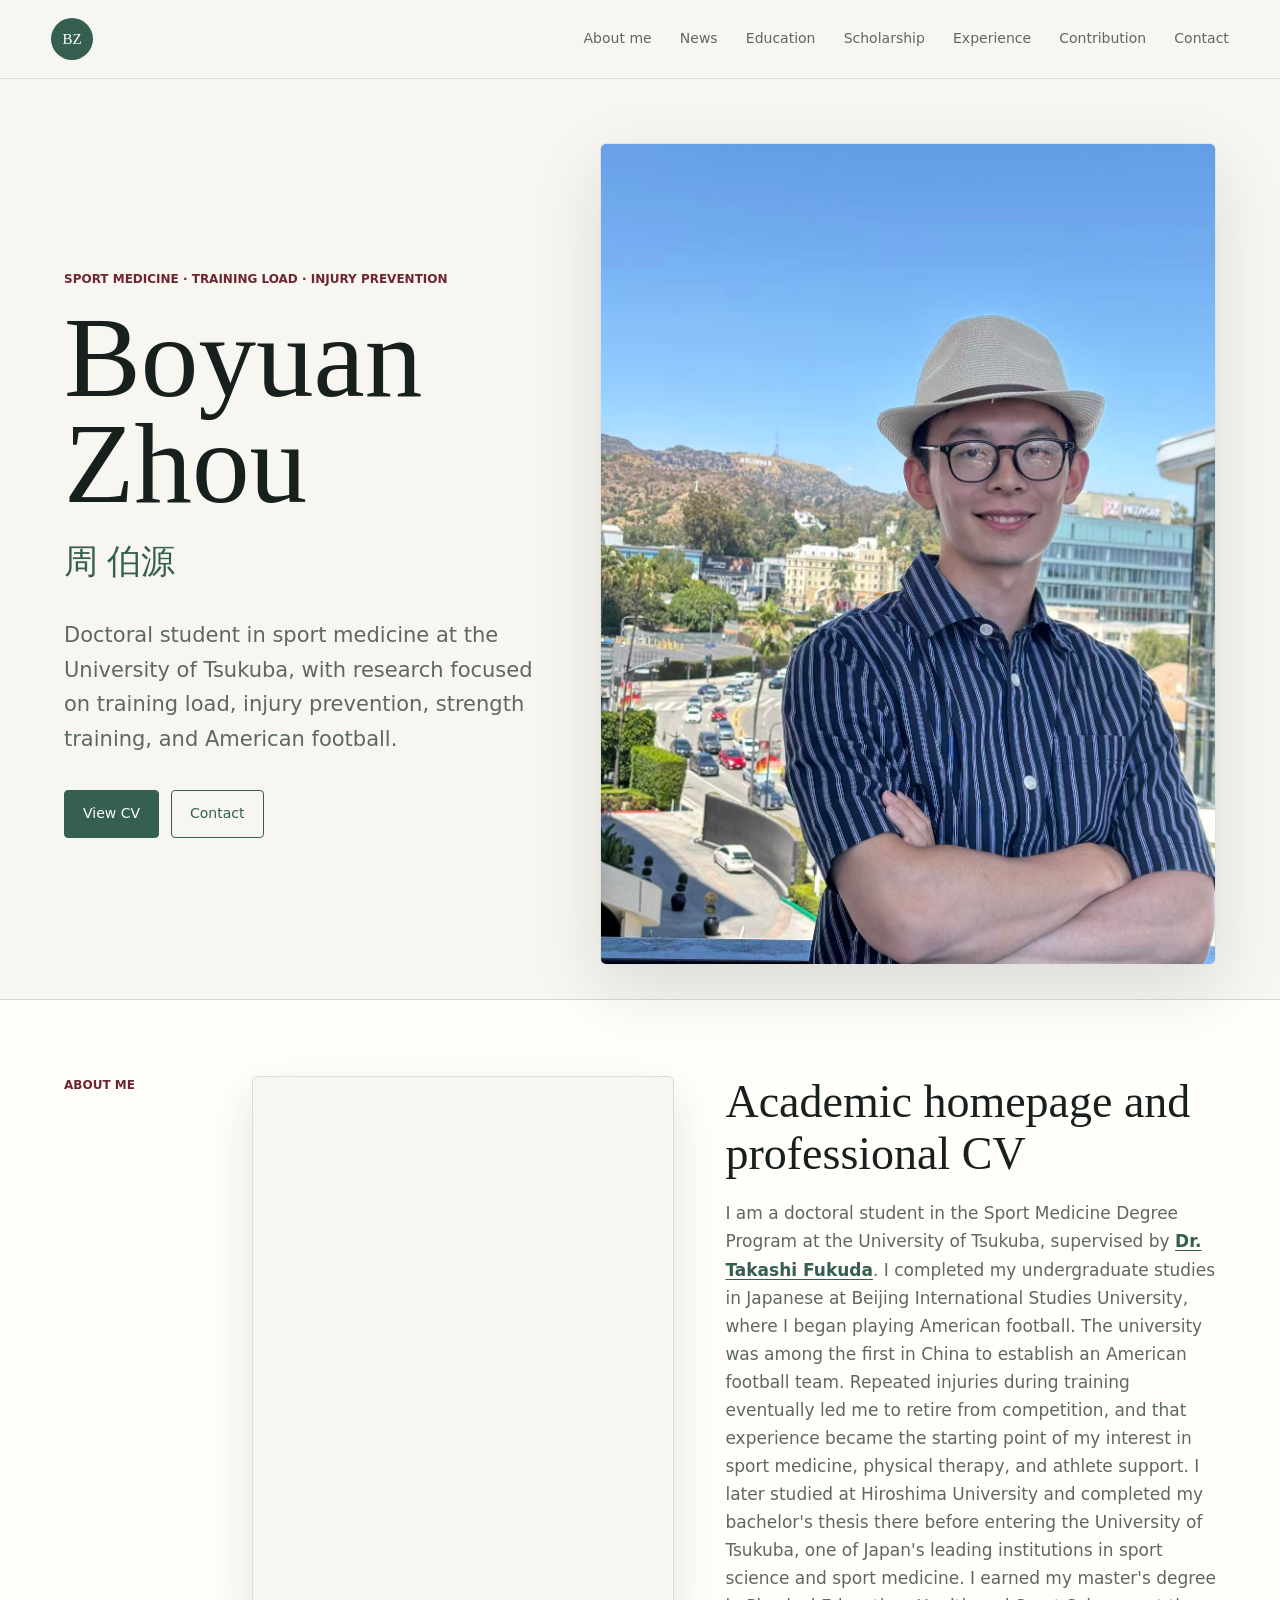
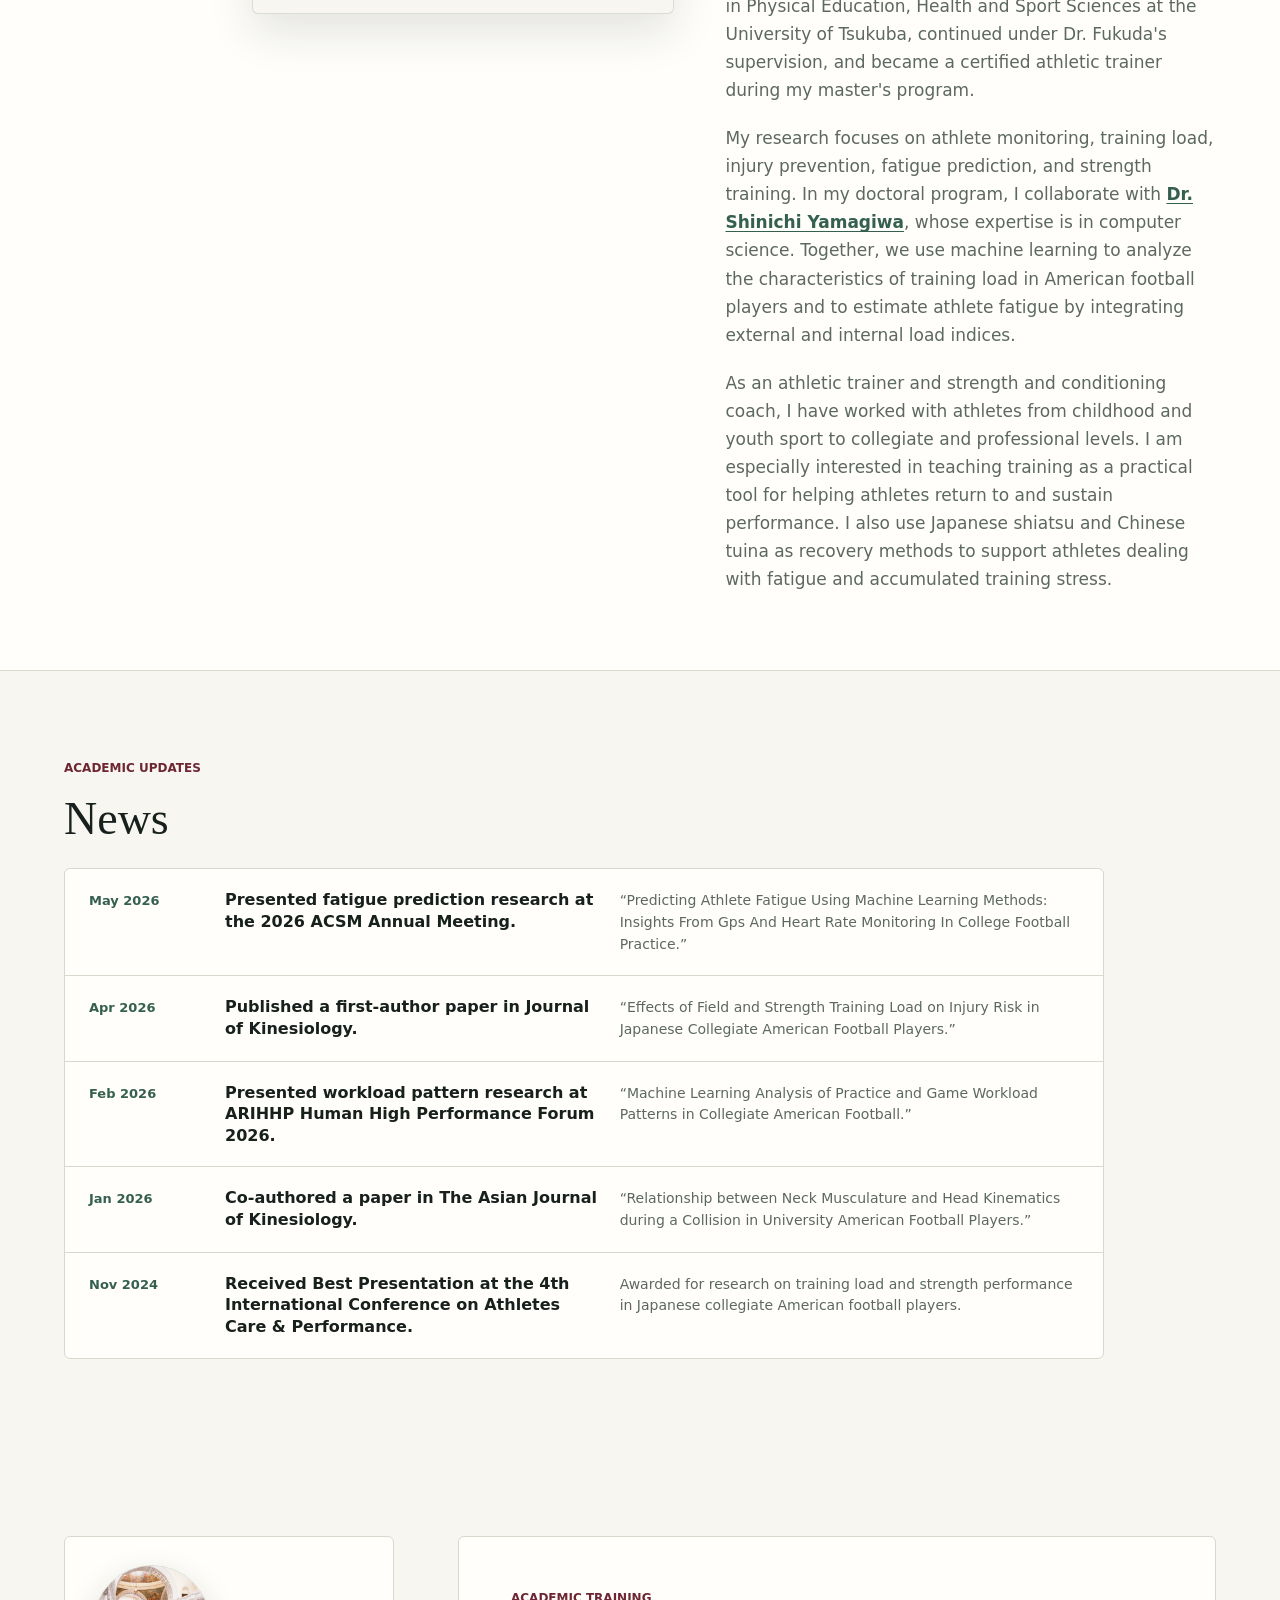
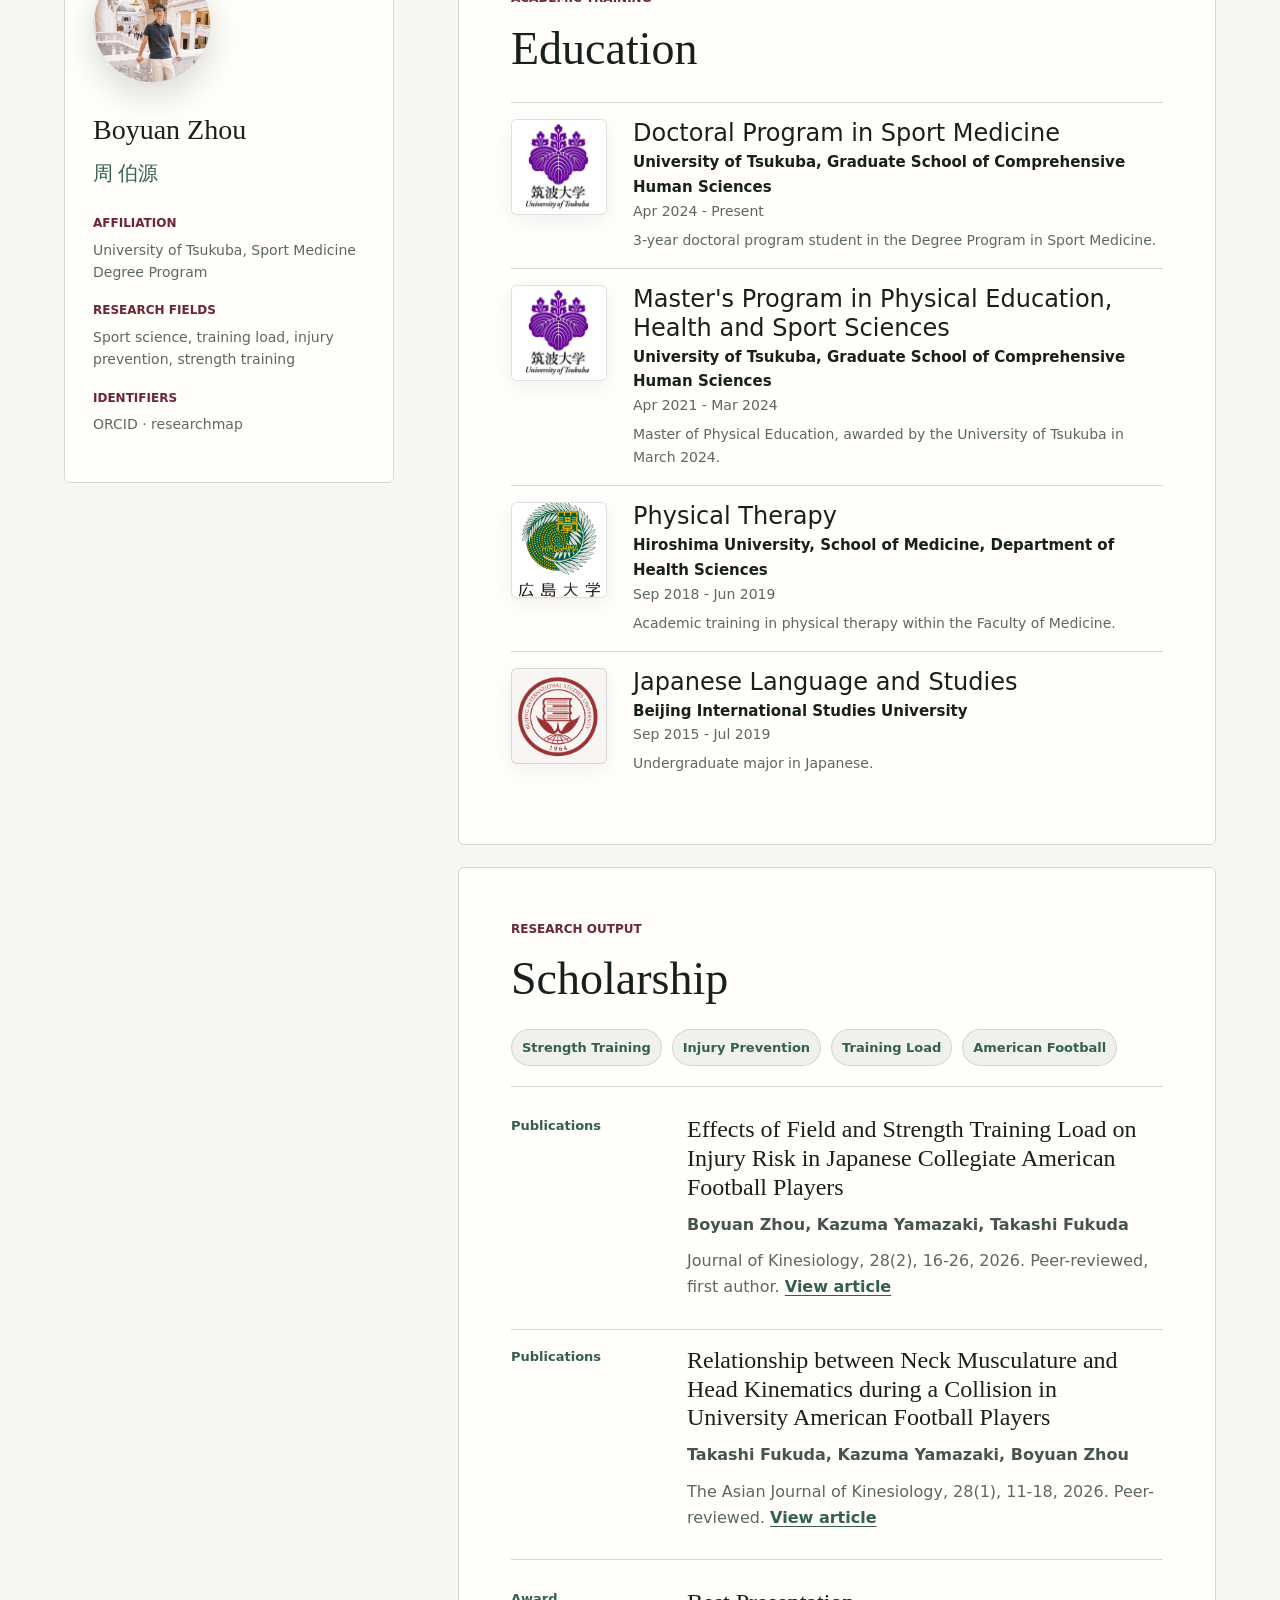
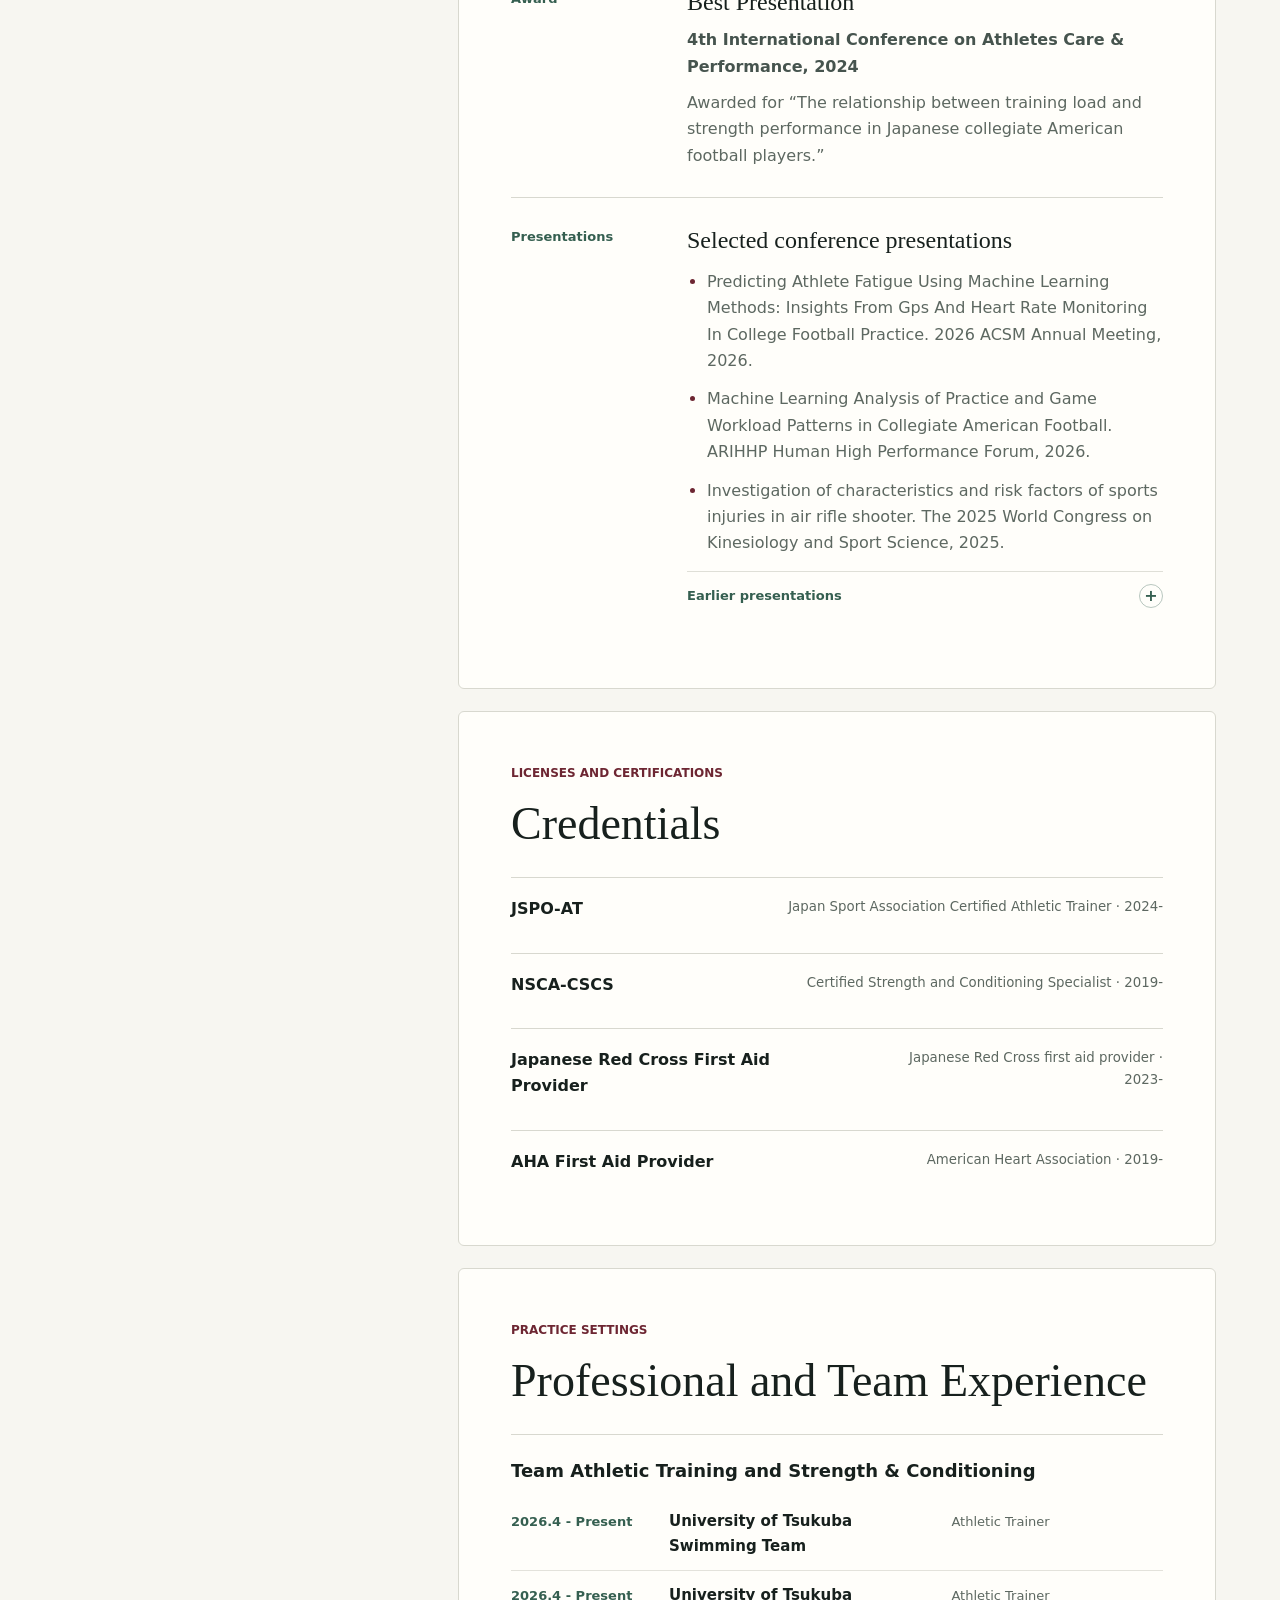
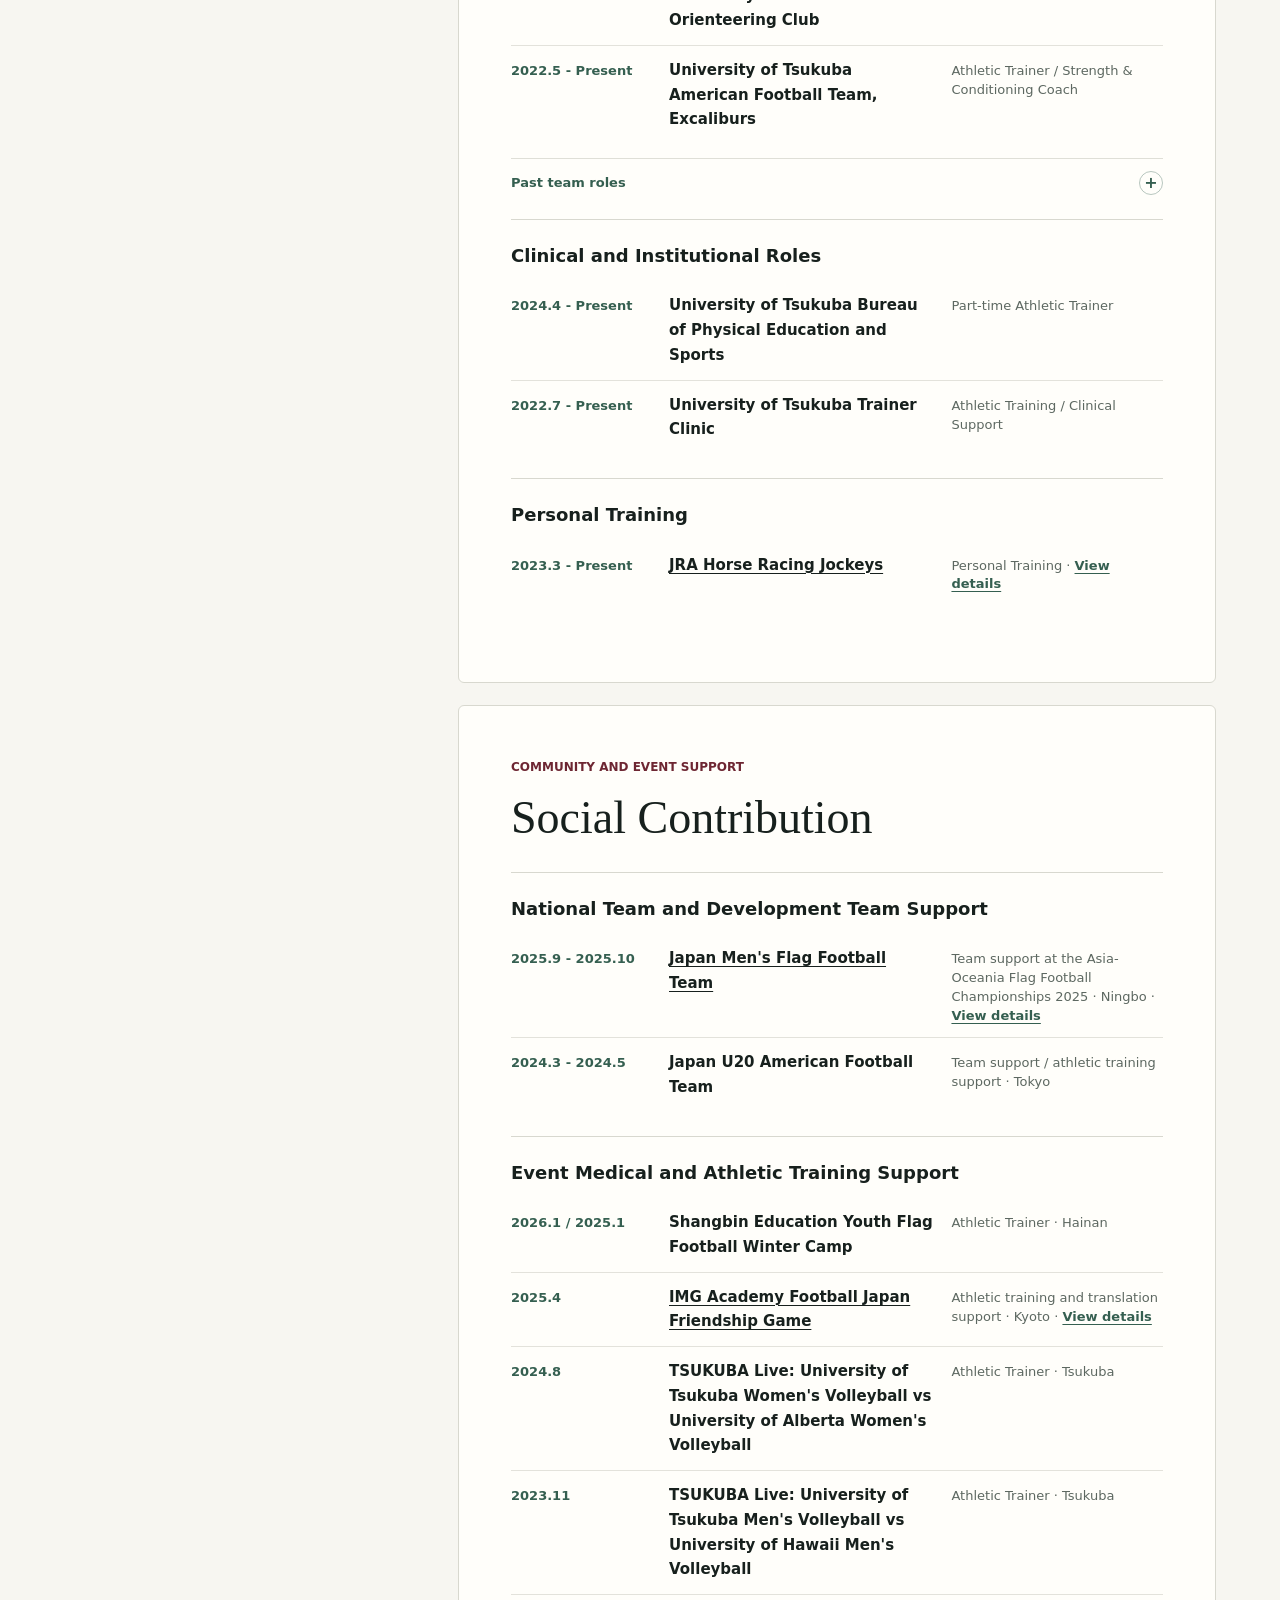
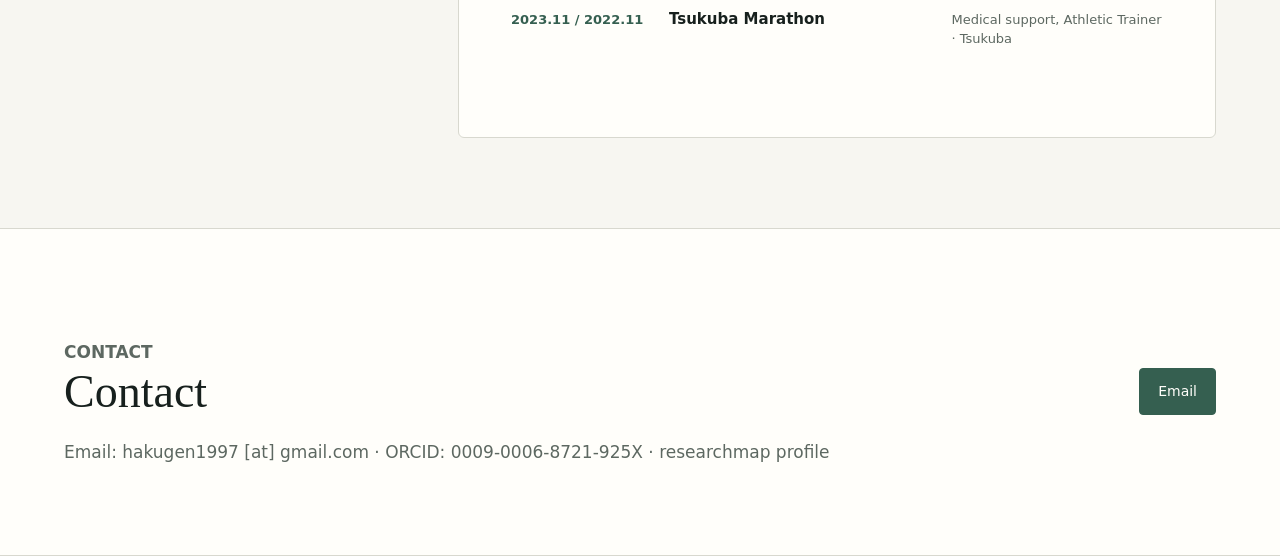
==== commit 192da5ec: "Convert about photos to carousel" ====
--- a/index.html
+++ b/index.html
@@ -8,7 +8,7 @@
       name="description"
       content="Academic homepage and CV for Boyuan Zhou, 周 伯源, athletic trainer and strength & conditioning coach."
     />
-    <link rel="stylesheet" href="styles.css?v=20260619-3" />
+    <link rel="stylesheet" href="styles.css?v=20260619-4" />
   </head>
   <body>
     <header class="site-header" aria-label="Main navigation">
@@ -49,38 +49,34 @@
       <section class="intro-band about-band" id="profile">
         <div class="section-label">About me</div>
         <div class="about-layout">
-          <div class="about-media" aria-label="Athletic trainer and American football photos">
-            <figure class="about-photo reveal-on-scroll">
+          <div class="about-carousel" aria-label="Athletic trainer and American football photos">
+            <figure class="about-slide">
               <img
                 src="assets/about-sideline.jpg"
                 alt="Boyuan Zhou observing American football practice from the sideline"
                 loading="lazy"
               />
-              <figcaption>Sideline support with the University of Tsukuba Excaliburs.</figcaption>
             </figure>
-            <figure class="about-photo reveal-on-scroll">
+            <figure class="about-slide">
               <img
                 src="assets/about-player.jpg"
                 alt="Boyuan Zhou playing American football during his undergraduate years"
                 loading="lazy"
               />
-              <figcaption>American football playing experience during undergraduate study.</figcaption>
             </figure>
-            <figure class="about-photo reveal-on-scroll">
+            <figure class="about-slide">
               <img
                 src="assets/about-athletic-training.jpg"
                 alt="Boyuan Zhou supporting an injured American football athlete"
                 loading="lazy"
               />
-              <figcaption>On-field athletic training support during competition.</figcaption>
             </figure>
-            <figure class="about-photo reveal-on-scroll">
+            <figure class="about-slide">
               <img
                 src="assets/about-treatment.jpg"
                 alt="Boyuan Zhou providing athletic training support on the field"
                 loading="lazy"
               />
-              <figcaption>Recovery and treatment support for football athletes.</figcaption>
             </figure>
           </div>
           <div class="about-copy">
@@ -530,26 +526,5 @@
         <a class="button primary" href="mailto:hakugen1997@gmail.com">Email</a>
       </section>
     </main>
-    <script>
-      const revealItems = document.querySelectorAll(".reveal-on-scroll");
-
-      if ("IntersectionObserver" in window) {
-        const revealObserver = new IntersectionObserver(
-          (entries) => {
-            entries.forEach((entry) => {
-              if (entry.isIntersecting) {
-                entry.target.classList.add("is-visible");
-                revealObserver.unobserve(entry.target);
-              }
-            });
-          },
-          { threshold: 0.18 }
-        );
-
-        revealItems.forEach((item) => revealObserver.observe(item));
-      } else {
-        revealItems.forEach((item) => item.classList.add("is-visible"));
-      }
-    </script>
   </body>
 </html>
--- a/styles.css
+++ b/styles.css
@@ -253,18 +253,10 @@
   max-width: 760px;
 }
 
-.about-media {
-  display: grid;
-  grid-template-columns: repeat(2, minmax(0, 1fr));
-  gap: 16px;
-  align-content: start;
+.about-carousel {
   position: sticky;
   top: 96px;
-}
-
-.about-photo {
-  min-width: 0;
-  margin: 0;
+  min-height: clamp(360px, 42vw, 560px);
   overflow: hidden;
   border: 1px solid rgba(70, 84, 78, 0.16);
   border-radius: 6px;
@@ -272,62 +264,69 @@
   box-shadow: 0 18px 45px rgba(28, 36, 32, 0.12);
 }
 
-.about-photo img {
+.about-slide {
+  position: absolute;
+  inset: 0;
+  margin: 0;
+  opacity: 0;
+  animation: aboutCarousel 20s infinite;
+}
+
+.about-slide img {
   display: block;
   width: 100%;
-  aspect-ratio: 4 / 3;
+  height: 100%;
   object-fit: cover;
 }
 
-.about-photo figcaption {
-  min-height: 58px;
-  margin: 0;
-  padding: 10px 12px 12px;
-  color: var(--muted);
-  background: var(--white);
-  border-top: 1px solid rgba(70, 84, 78, 0.14);
-  font-family: Inter, ui-sans-serif, system-ui, sans-serif;
-  font-size: 12px;
-  line-height: 1.35;
-}
-
-.about-photo:nth-child(1) img {
+.about-slide:nth-child(1) {
+  animation-delay: 0s;
+}
+
+.about-slide:nth-child(2) {
+  animation-delay: 5s;
+}
+
+.about-slide:nth-child(3) {
+  animation-delay: 10s;
+}
+
+.about-slide:nth-child(4) {
+  animation-delay: 15s;
+}
+
+.about-slide:nth-child(1) img {
   object-position: 54% 48%;
 }
 
-.about-photo:nth-child(2) img {
+.about-slide:nth-child(2) img {
   object-position: 72% 45%;
 }
 
-.about-photo:nth-child(3) img {
+.about-slide:nth-child(3) img {
   object-position: 58% 44%;
 }
 
-.about-photo:nth-child(4) img {
+.about-slide:nth-child(4) img {
   object-position: 50% 54%;
 }
 
-.reveal-on-scroll {
-  opacity: 0;
-  transform: translateX(-26px) translateY(18px);
-  transition: opacity 850ms ease, transform 850ms ease;
-}
-
-.reveal-on-scroll:nth-child(2) {
-  transition-delay: 90ms;
-}
-
-.reveal-on-scroll:nth-child(3) {
-  transition-delay: 180ms;
-}
-
-.reveal-on-scroll:nth-child(4) {
-  transition-delay: 270ms;
-}
-
-.reveal-on-scroll.is-visible {
-  opacity: 1;
-  transform: translateX(0) translateY(0);
+@keyframes aboutCarousel {
+  0% {
+    opacity: 1;
+    transform: scale(1);
+  }
+
+  22% {
+    opacity: 1;
+    transform: scale(1.01);
+  }
+
+  28%,
+  100% {
+    opacity: 0;
+    transform: scale(1.02);
+  }
 }
 
 .news-band {
@@ -891,10 +890,10 @@
     order: 1;
   }
 
-  .about-media {
+  .about-carousel {
     order: 2;
     position: static;
-    grid-template-columns: repeat(2, minmax(0, 1fr));
+    min-height: 420px;
   }
 
   .hero {
@@ -956,12 +955,8 @@
     grid-template-columns: 1fr;
   }
 
-  .about-media {
-    grid-template-columns: 1fr;
-  }
-
-  .about-photo img {
-    aspect-ratio: 16 / 10;
+  .about-carousel {
+    min-height: 300px;
   }
 
   .role-list li {
@@ -977,9 +972,13 @@
 }
 
 @media (prefers-reduced-motion: reduce) {
-  .reveal-on-scroll {
+  .about-slide {
+    animation: none;
+    opacity: 0;
+    transform: none;
+  }
+
+  .about-slide:first-child {
     opacity: 1;
-    transform: none;
-    transition: none;
-  }
-}
+  }
+}
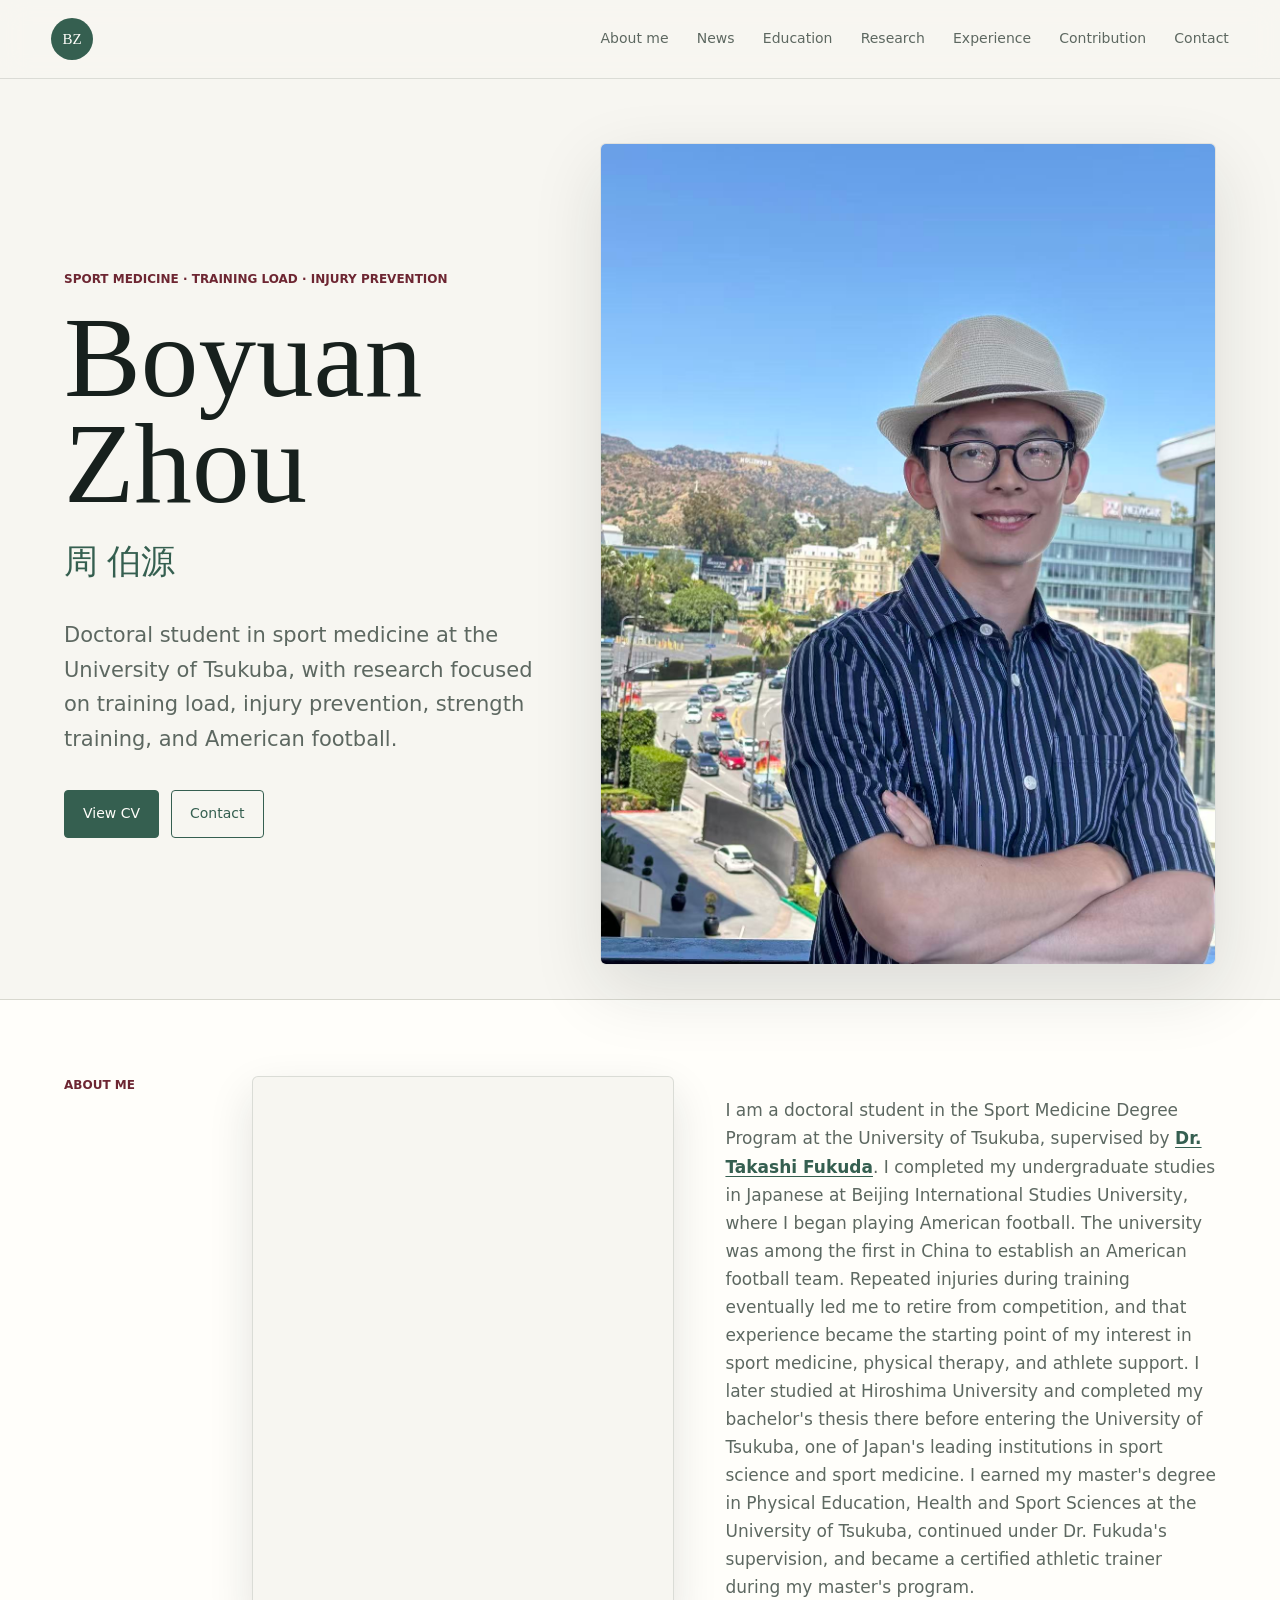
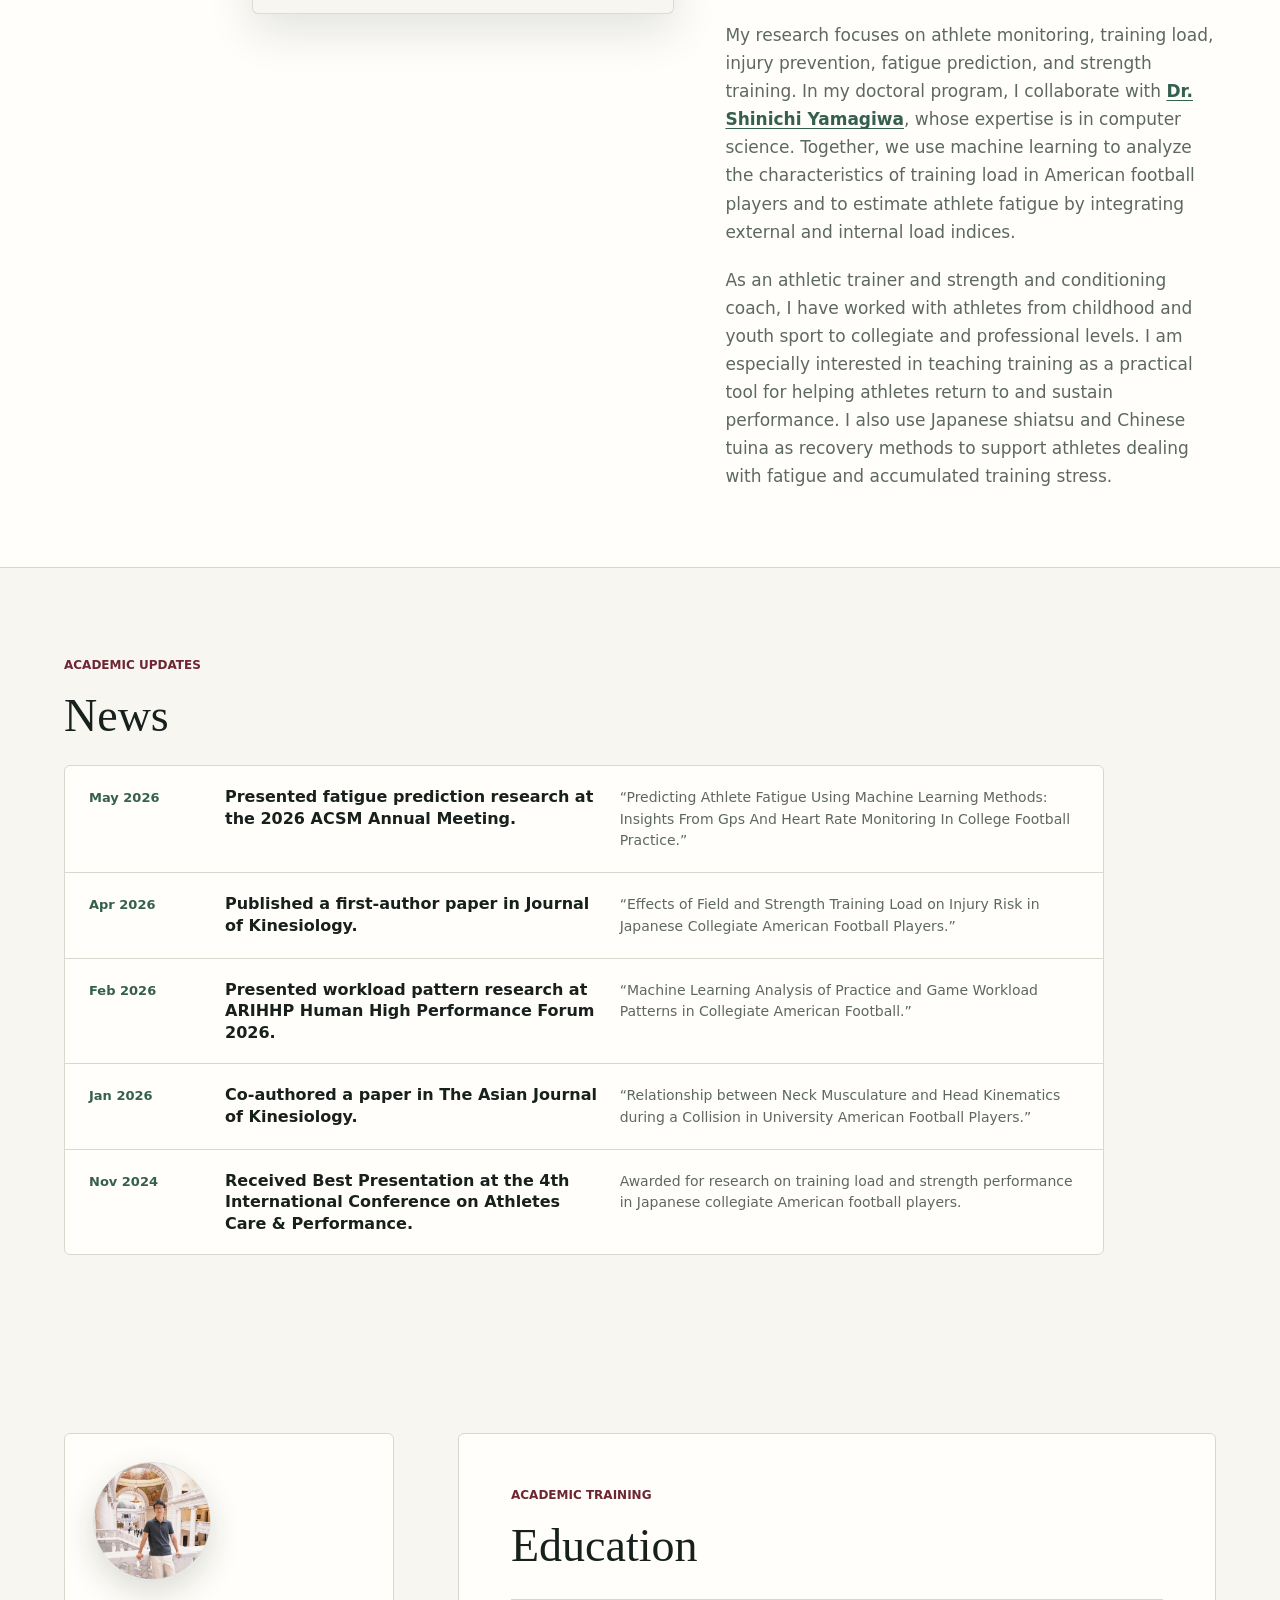
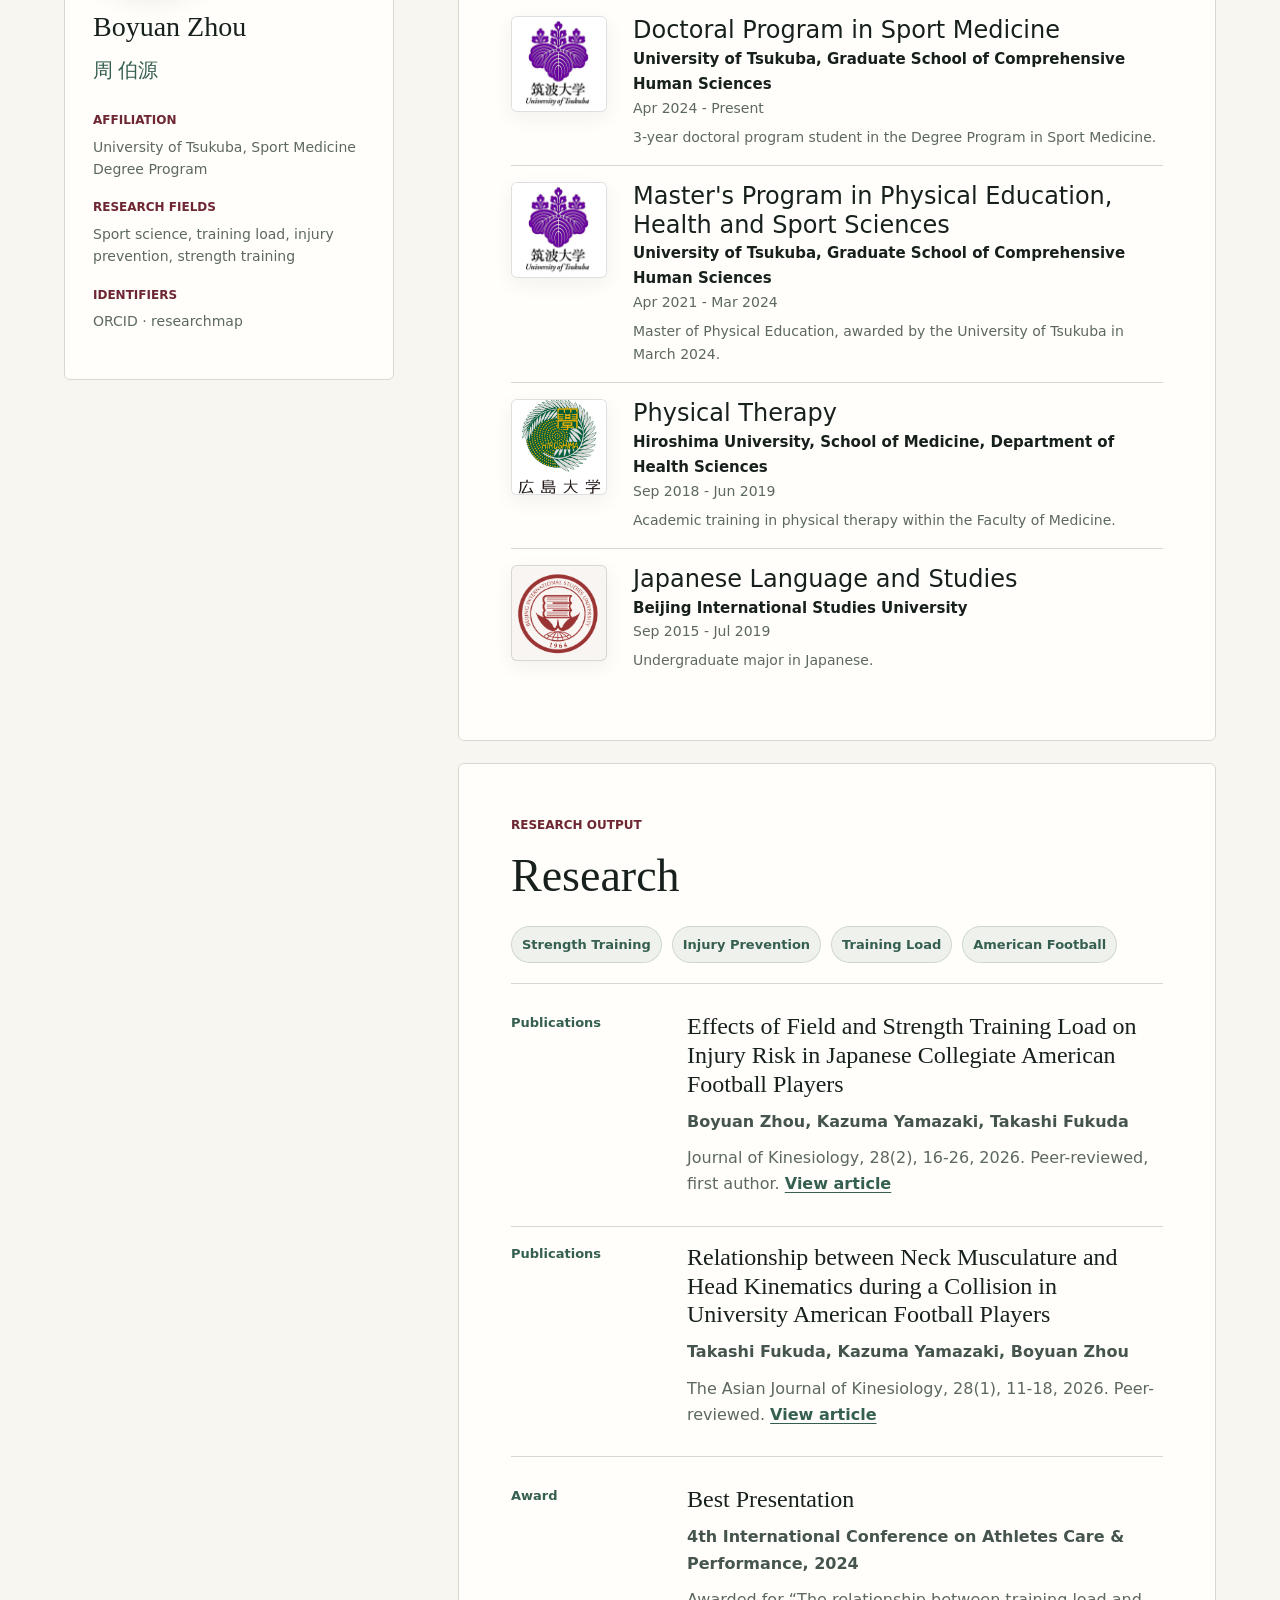
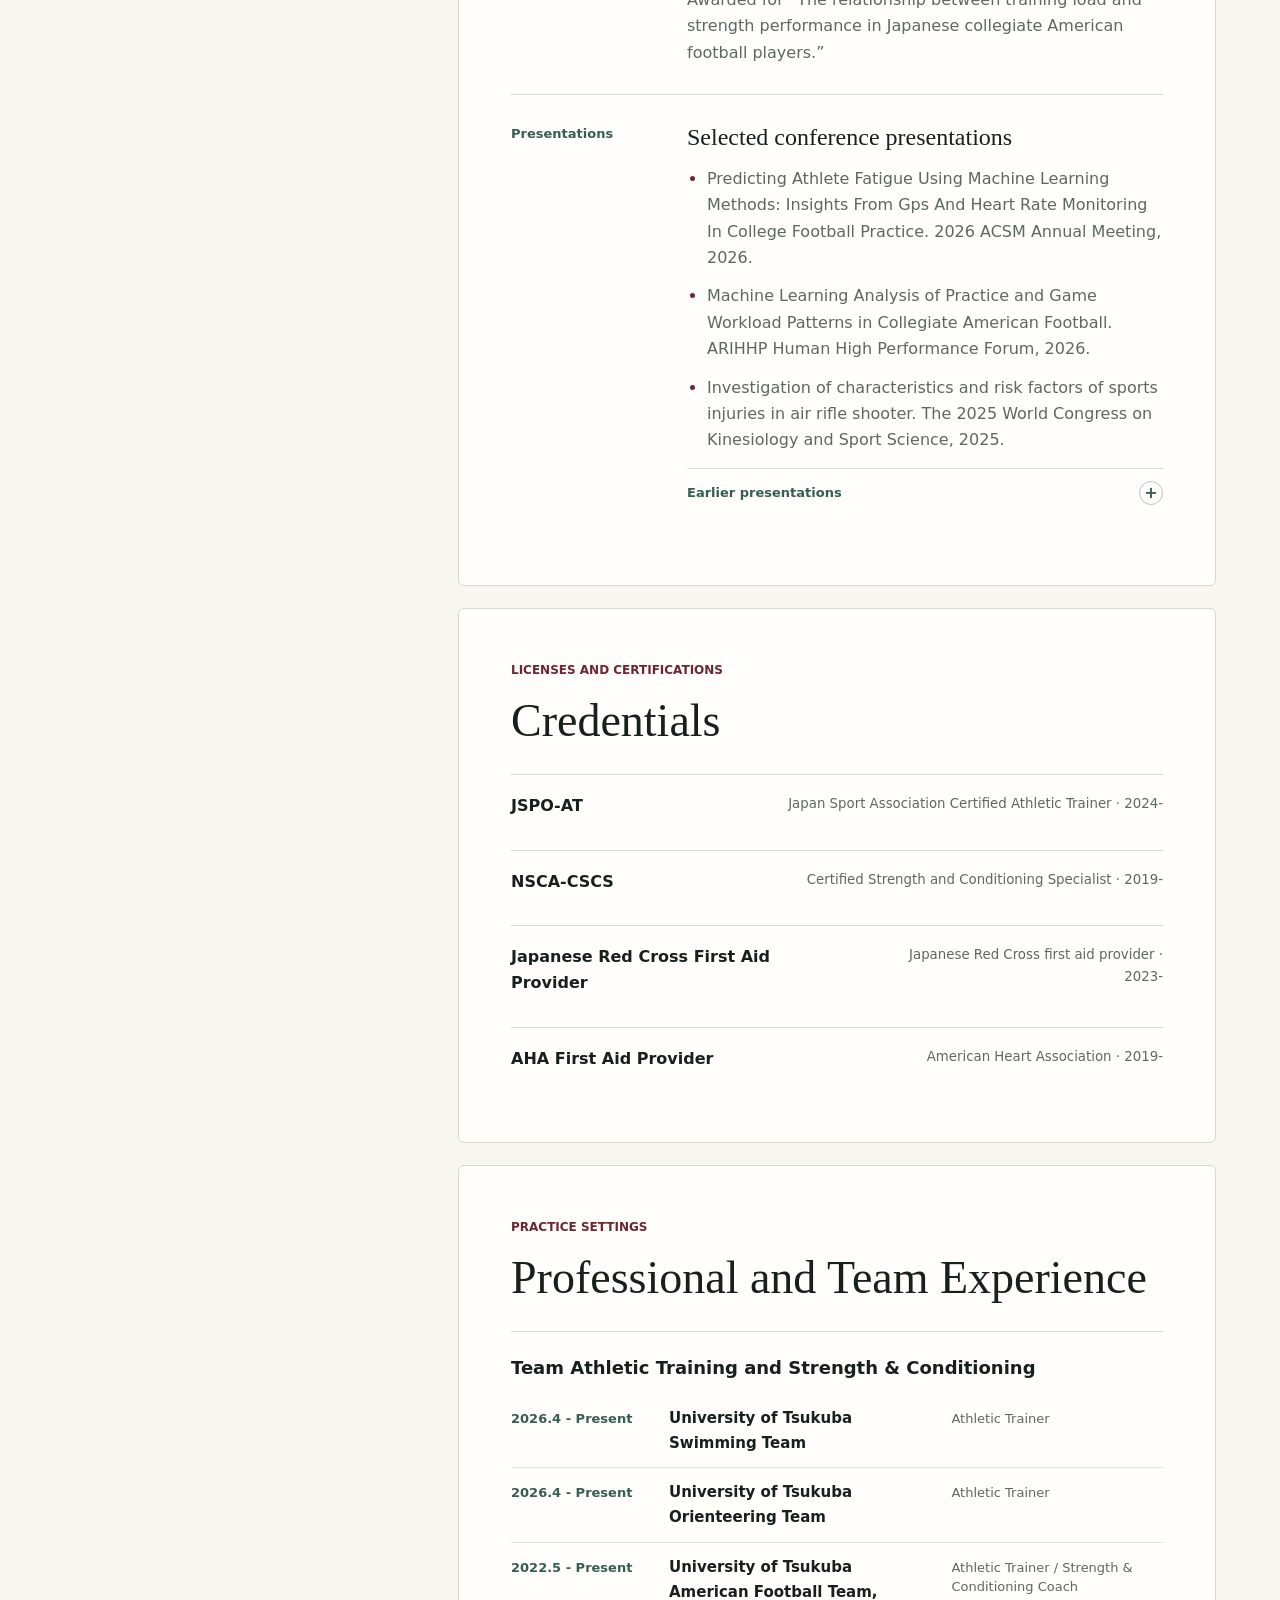
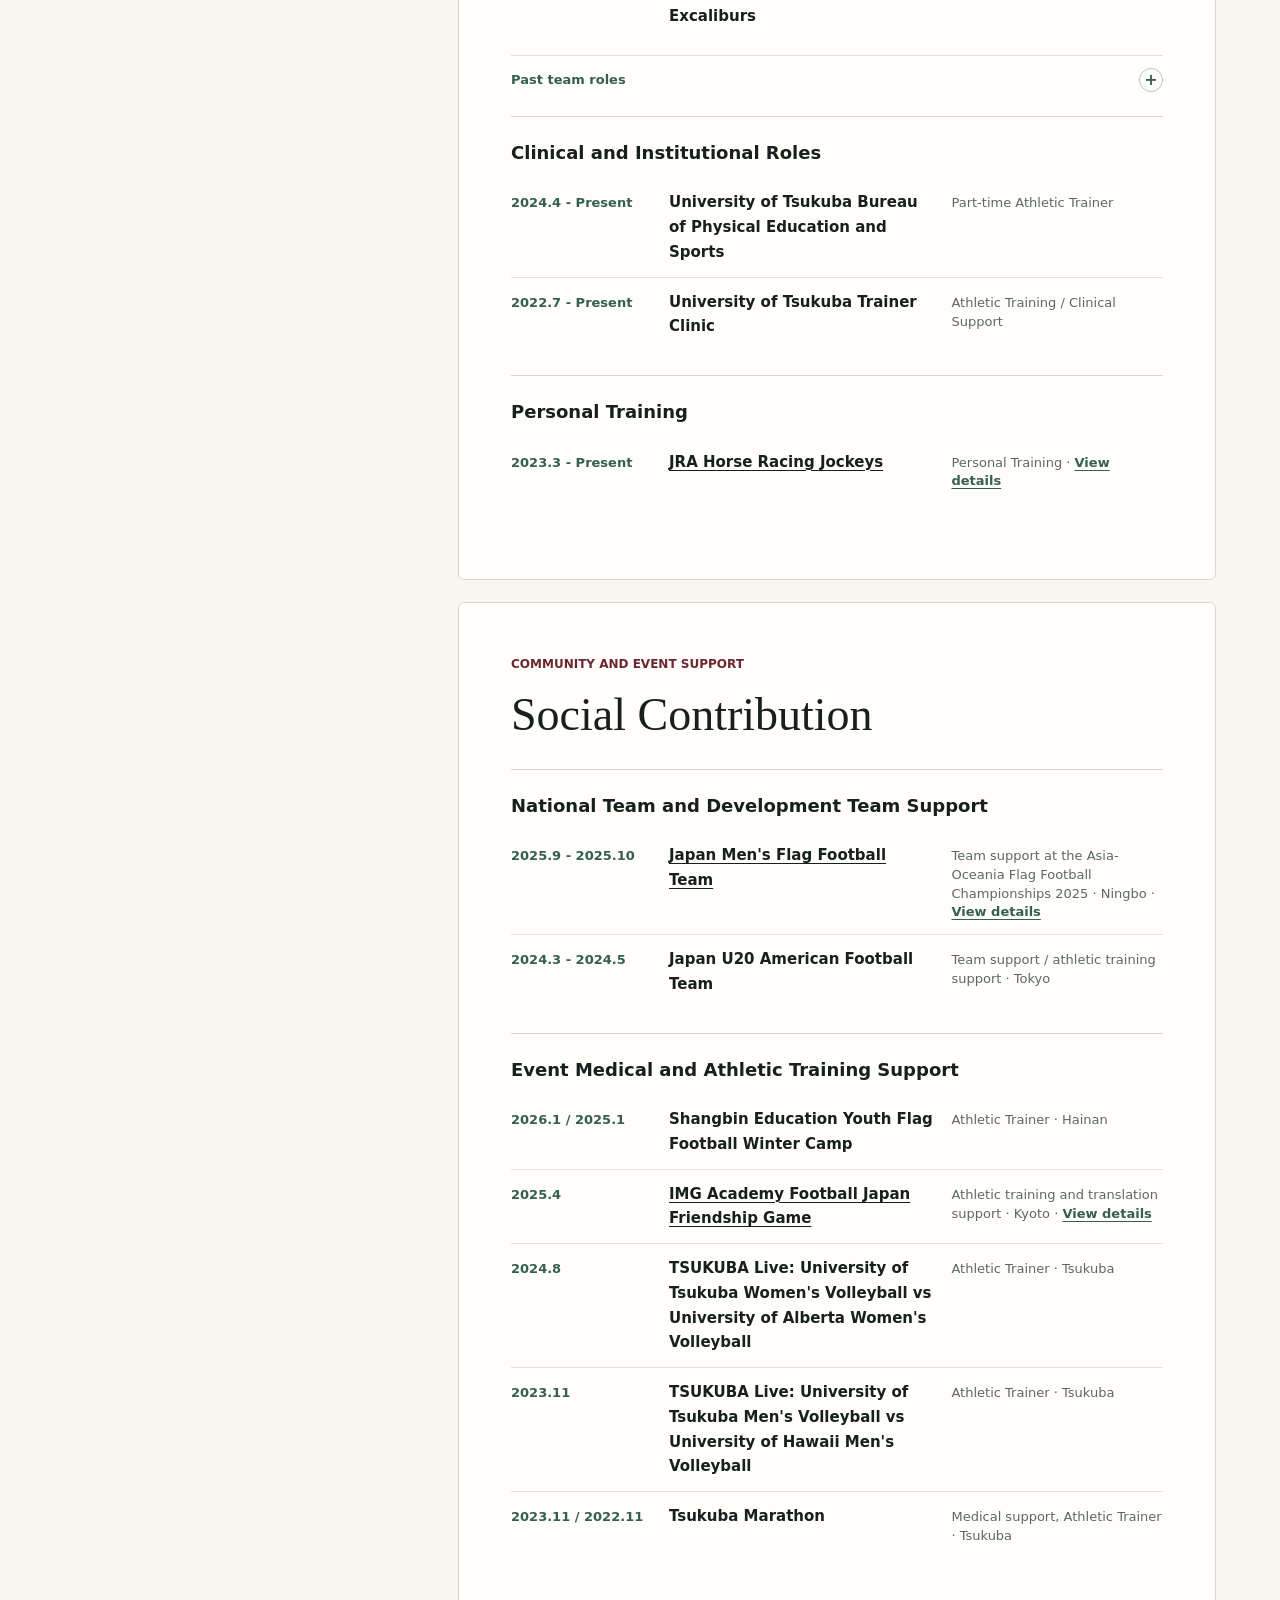
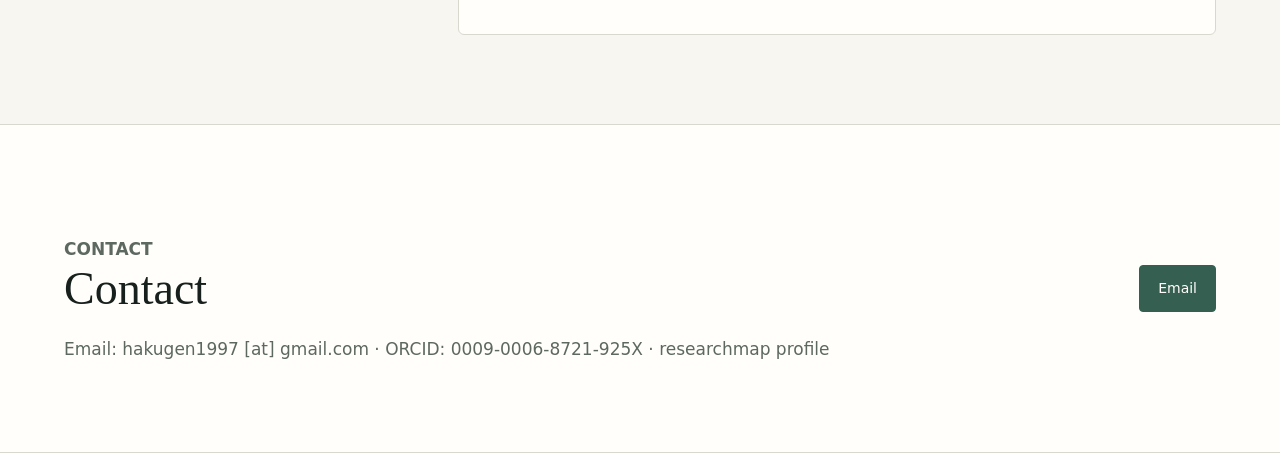
==== commit f695c351: "Rename scholarship section and update wording" ====
--- a/index.html
+++ b/index.html
@@ -19,7 +19,7 @@
         <a href="#profile">About me</a>
         <a href="#news">News</a>
         <a href="#education">Education</a>
-        <a href="#scholarship">Scholarship</a>
+        <a href="#scholarship">Research</a>
         <a href="#experience">Experience</a>
         <a href="#social-contribution">Contribution</a>
         <a href="#contact">Contact</a>
@@ -80,7 +80,6 @@
             </figure>
           </div>
           <div class="about-copy">
-            <h2>Academic homepage and professional CV</h2>
             <p>
               I am a doctoral student in the Sport Medicine Degree Program at the University of
               Tsukuba, supervised by
@@ -267,7 +266,7 @@
           <section class="cv-section" id="scholarship">
             <div class="section-heading">
               <p>Research Output</p>
-              <h2>Scholarship</h2>
+              <h2>Research</h2>
             </div>
             <div class="tag-list" aria-label="Research keywords">
               <span>Strength Training</span>
@@ -397,7 +396,7 @@
                 </li>
 	                <li>
 	                  <time>2026.4 - Present</time>
-	                  <span>University of Tsukuba Orienteering Club</span>
+	                  <span>University of Tsukuba Orienteering Team</span>
 	                  <small>Athletic Trainer</small>
 	                </li>
 	                <li>
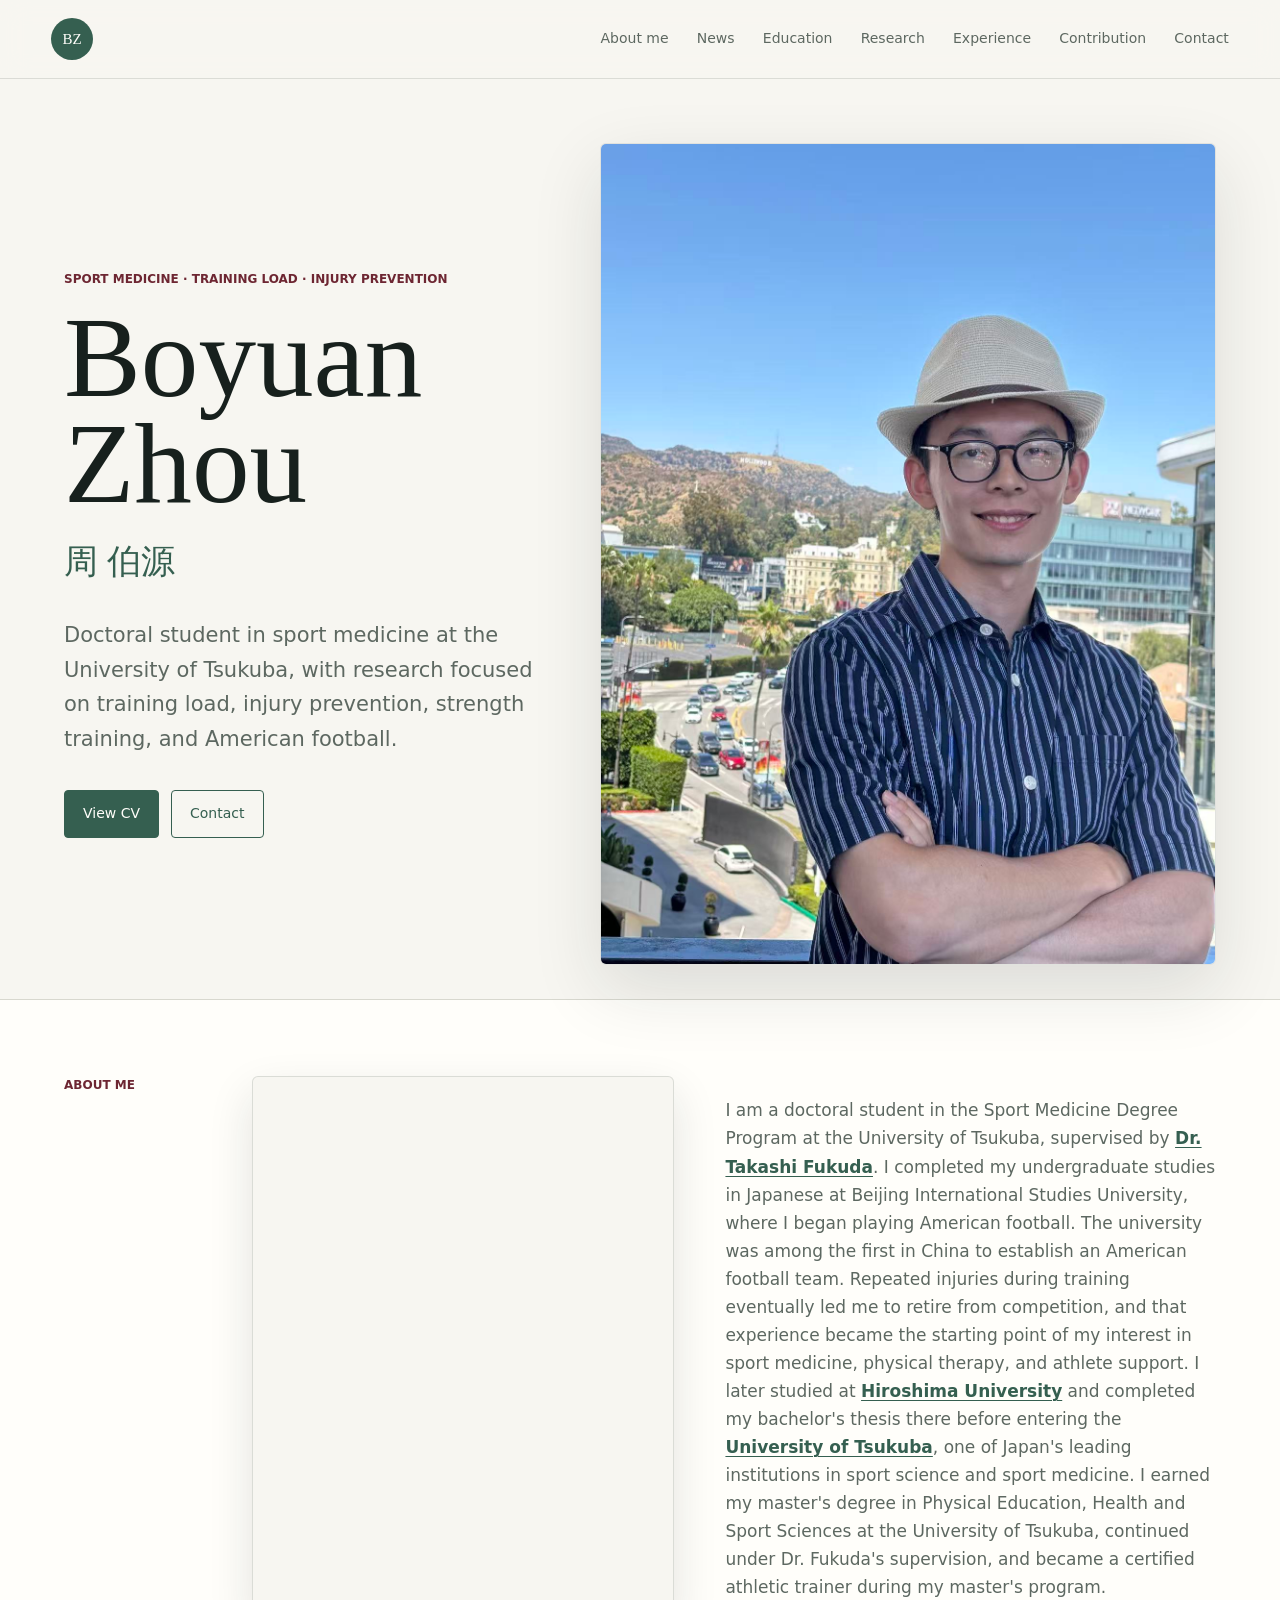
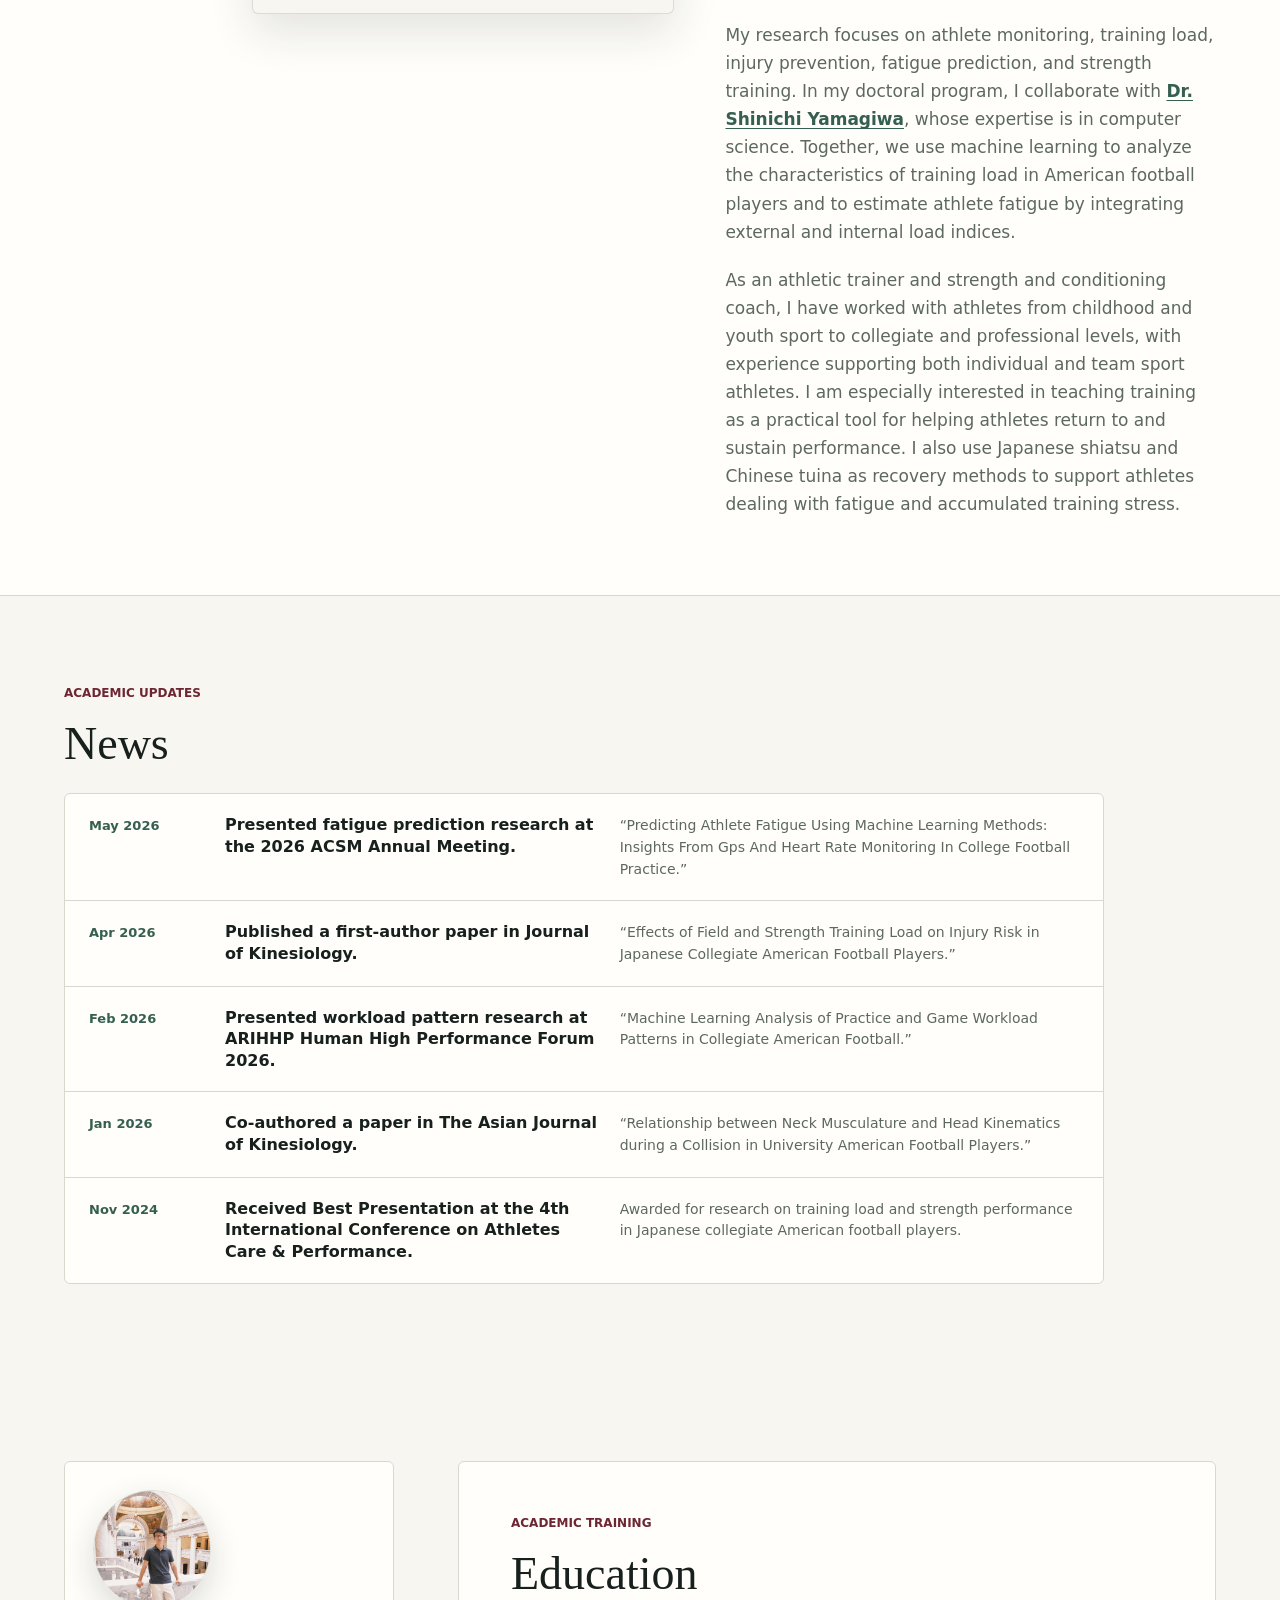
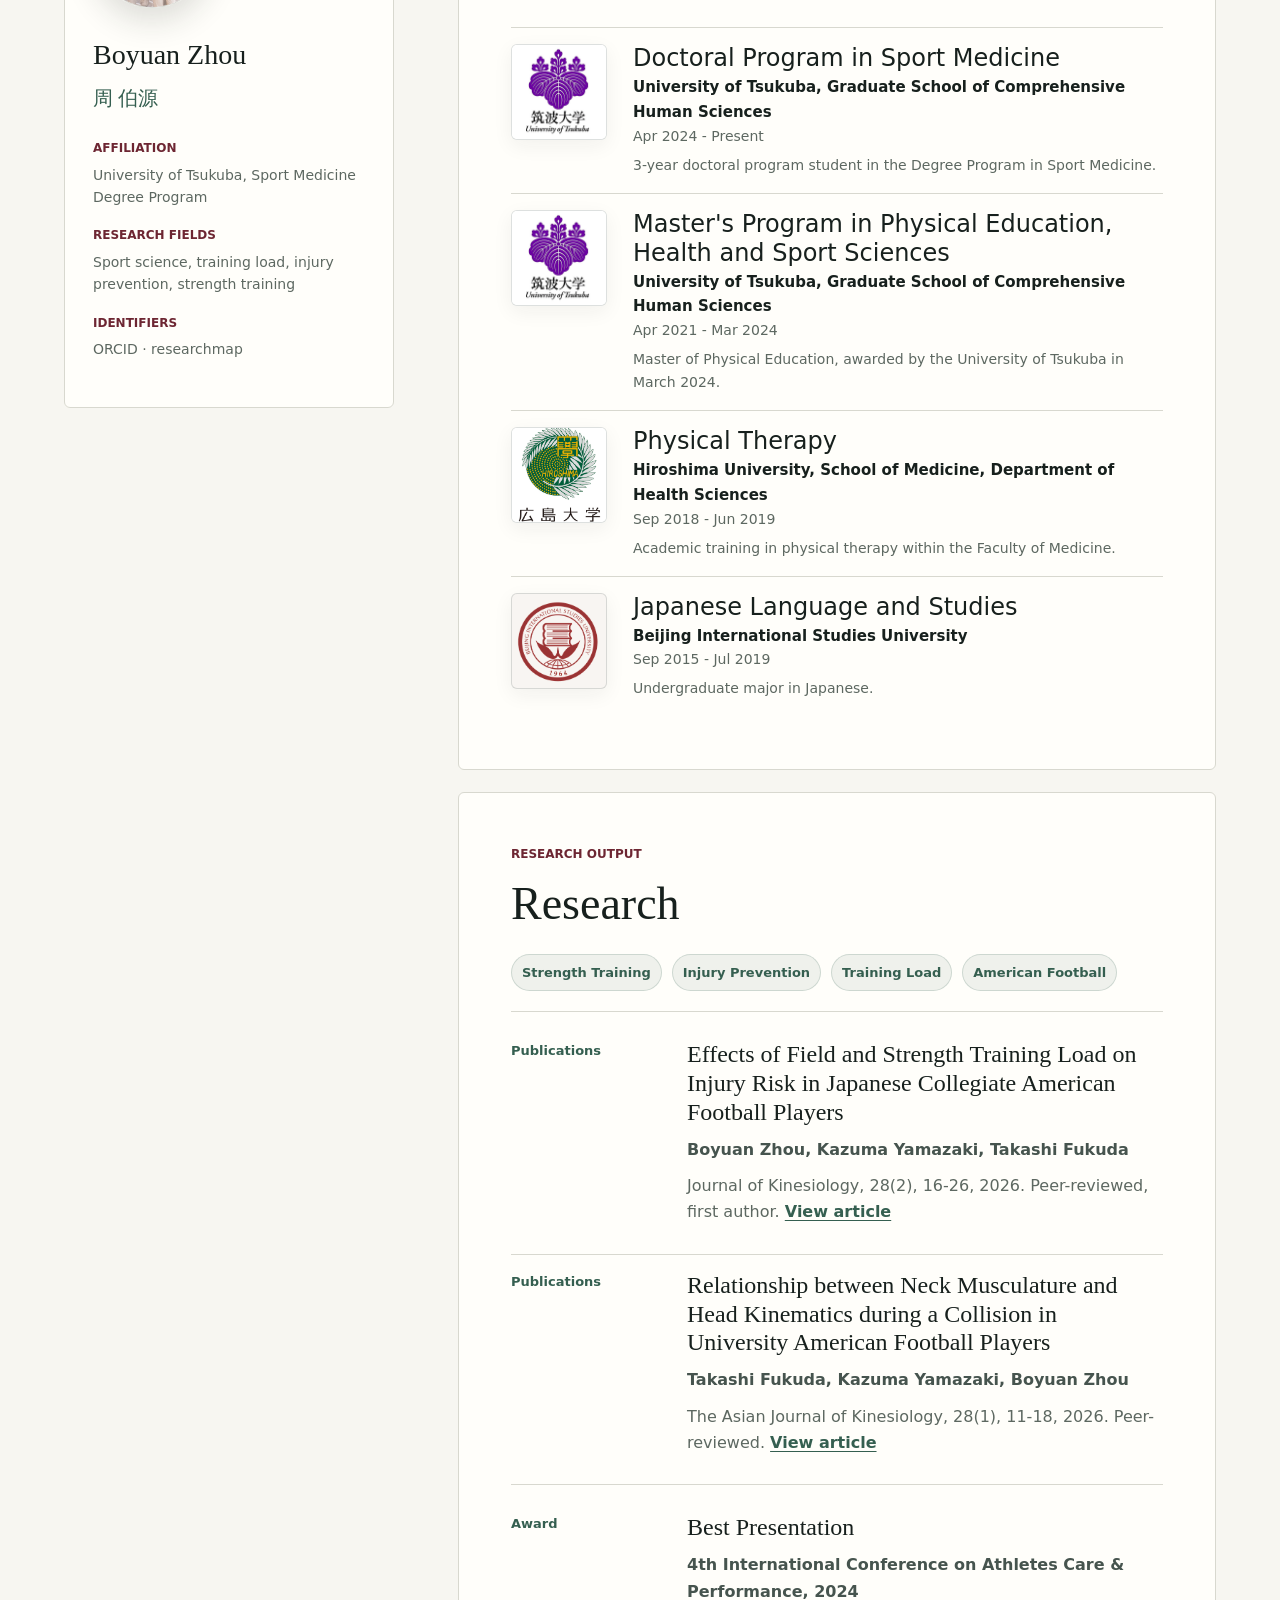
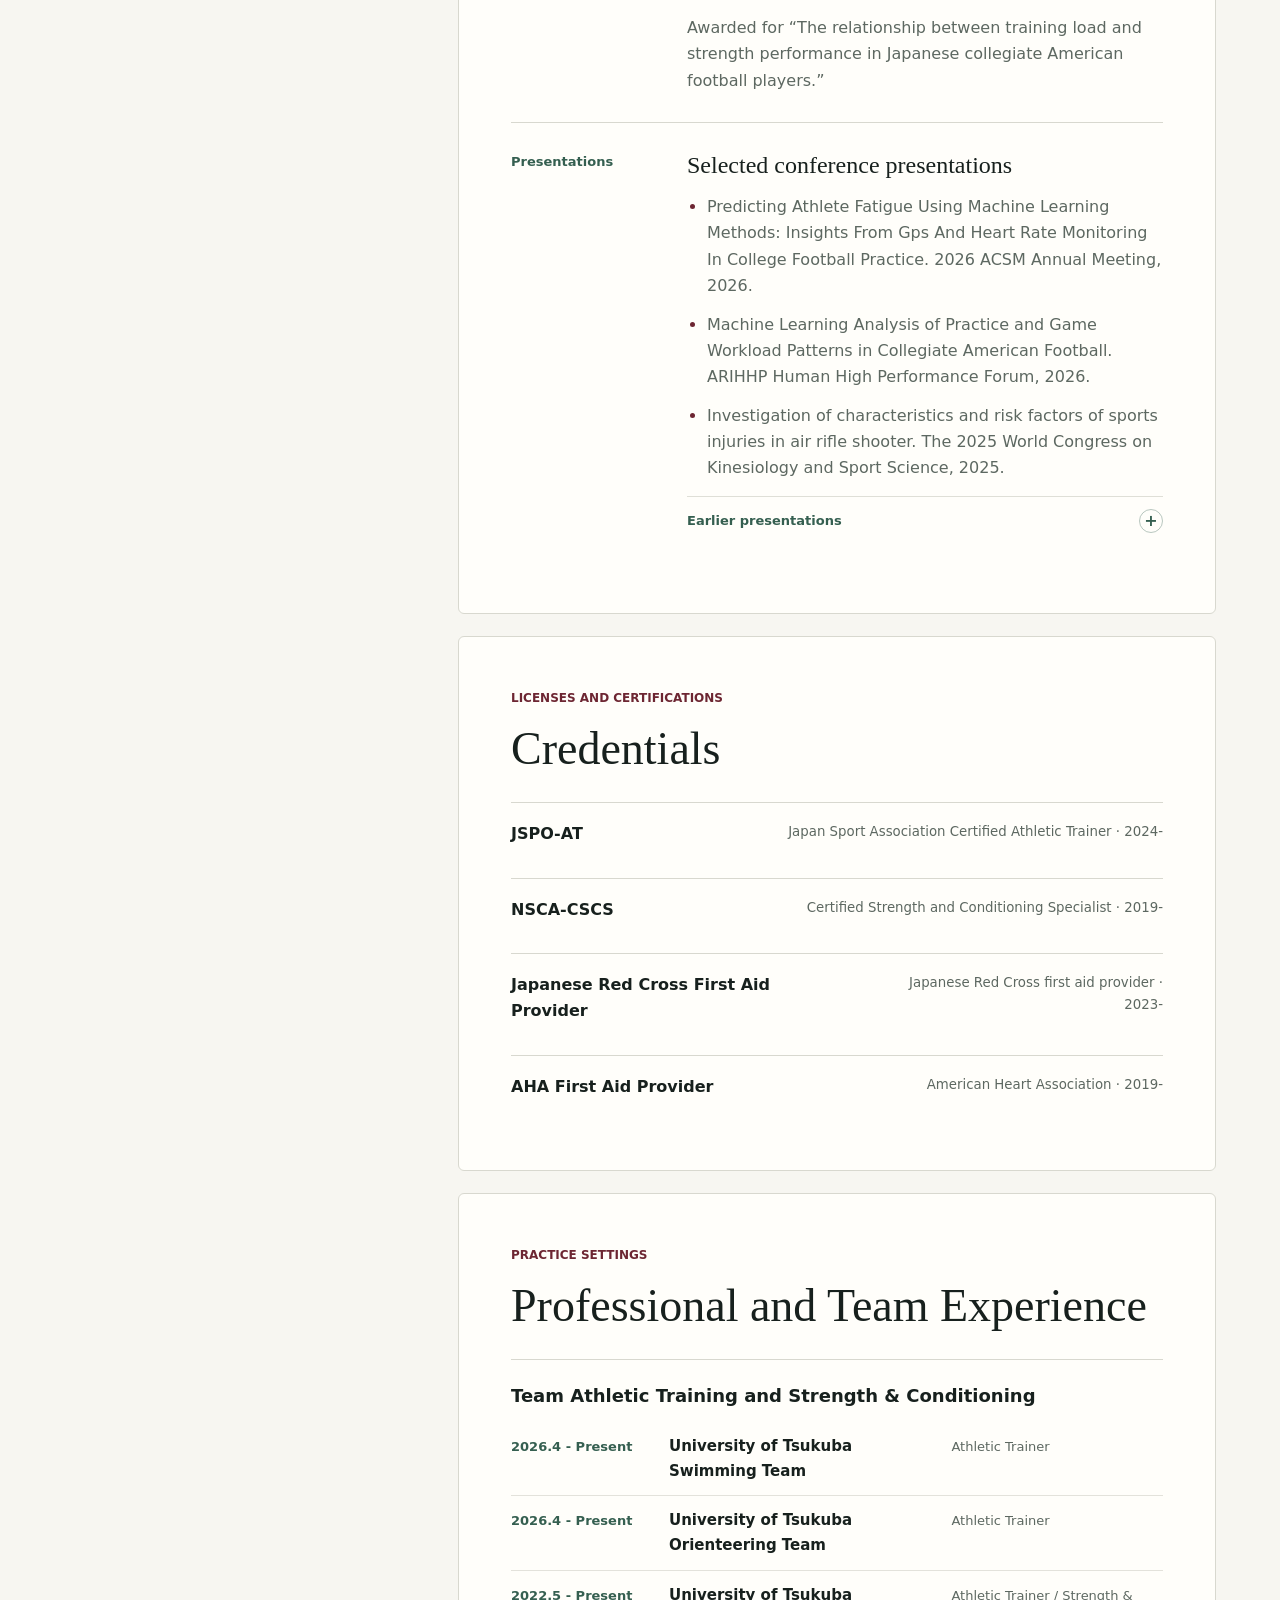
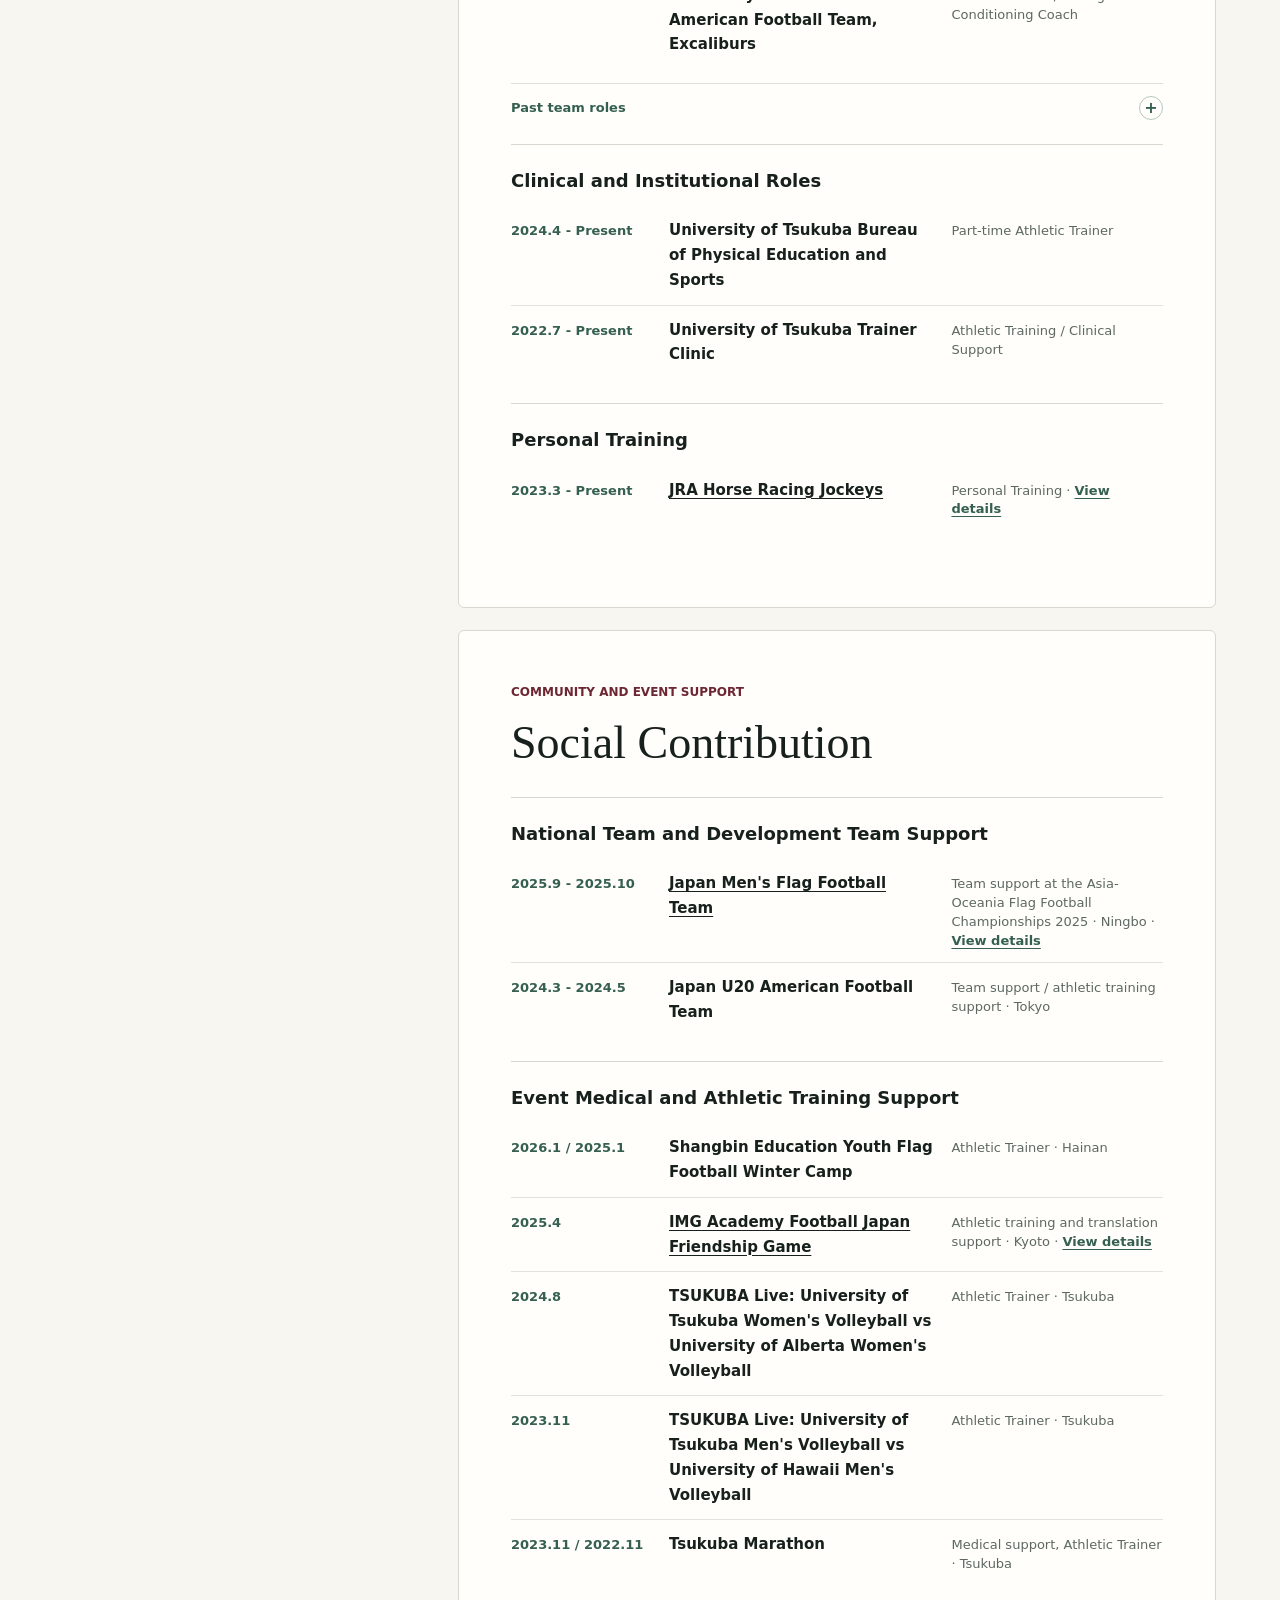
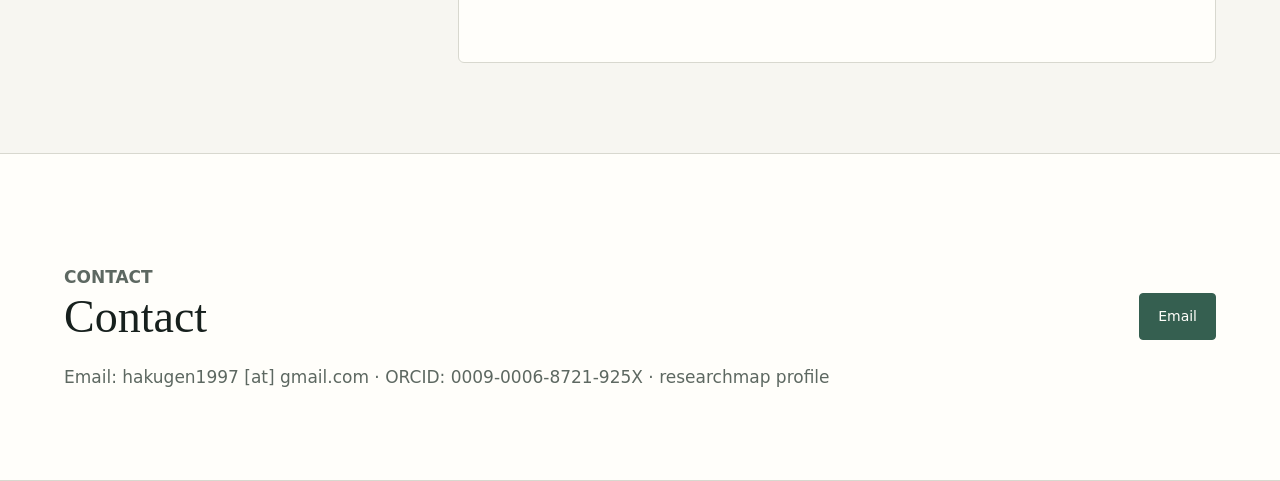
==== commit 602afd95: "Add university links and sport experience detail" ====
--- a/index.html
+++ b/index.html
@@ -89,10 +89,13 @@
               in China to establish an American football team. Repeated injuries during training
               eventually led me to retire from competition, and that experience became the starting
               point of my interest in sport medicine, physical therapy, and athlete support. I later
-              studied at Hiroshima University and completed my bachelor's thesis there before entering
-              the University of Tsukuba, one of Japan's leading institutions in sport science and sport
-              medicine. I earned my master's degree in Physical Education, Health and Sport Sciences at
-              the University of Tsukuba, continued under Dr. Fukuda's supervision, and became a
+              studied at
+              <a class="text-link" href="https://www.hiroshima-u.ac.jp/en">Hiroshima University</a>
+              and completed my bachelor's thesis there before entering the
+              <a class="text-link" href="https://www.tsukuba.ac.jp/en/">University of Tsukuba</a>,
+              one of Japan's leading institutions in sport science and sport medicine. I earned my
+              master's degree in Physical Education, Health and Sport Sciences at the University of
+              Tsukuba, continued under Dr. Fukuda's supervision, and became a
               certified athletic trainer during my master's program.
             </p>
             <p>
@@ -105,10 +108,11 @@
             </p>
             <p>
               As an athletic trainer and strength and conditioning coach, I have worked with athletes
-              from childhood and youth sport to collegiate and professional levels. I am especially
-              interested in teaching training as a practical tool for helping athletes return to and
-              sustain performance. I also use Japanese shiatsu and Chinese tuina as recovery methods
-              to support athletes dealing with fatigue and accumulated training stress.
+              from childhood and youth sport to collegiate and professional levels, with experience
+              supporting both individual and team sport athletes. I am especially interested in
+              teaching training as a practical tool for helping athletes return to and sustain
+              performance. I also use Japanese shiatsu and Chinese tuina as recovery methods to
+              support athletes dealing with fatigue and accumulated training stress.
             </p>
           </div>
         </div>
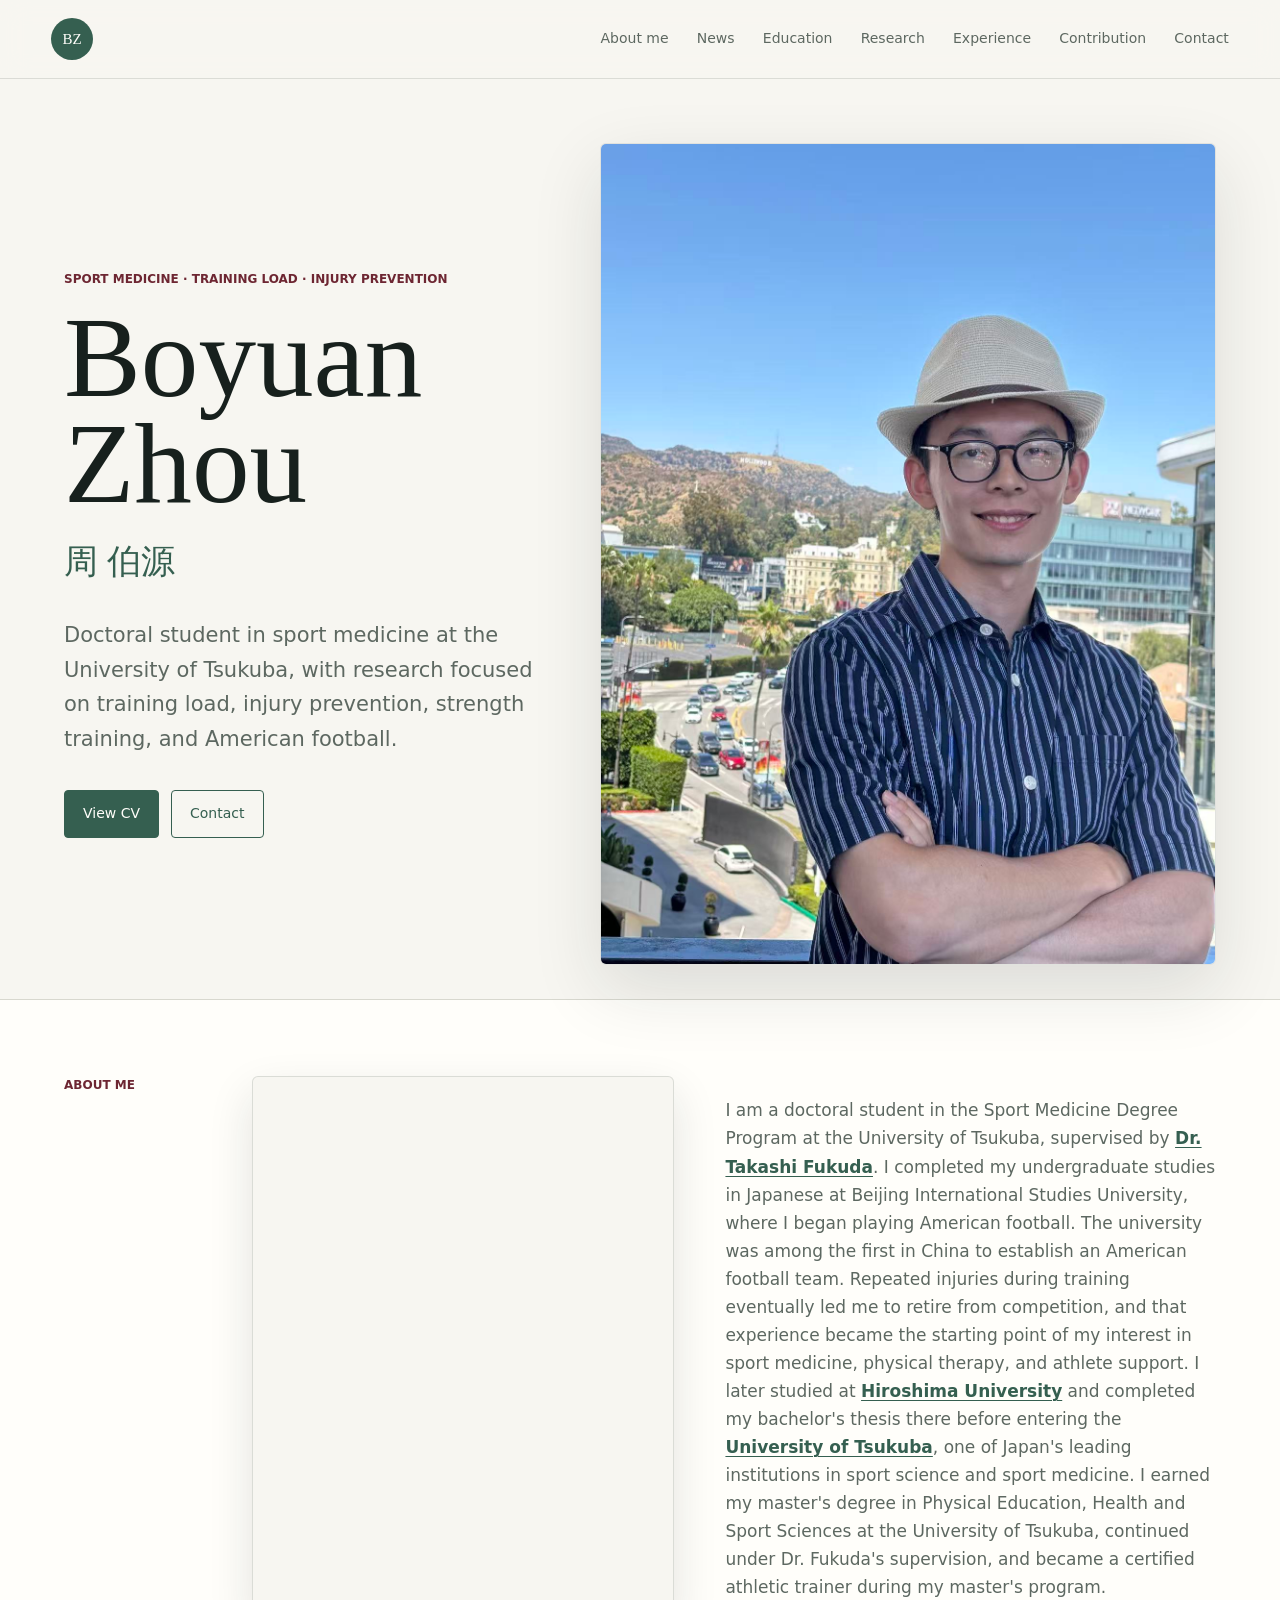
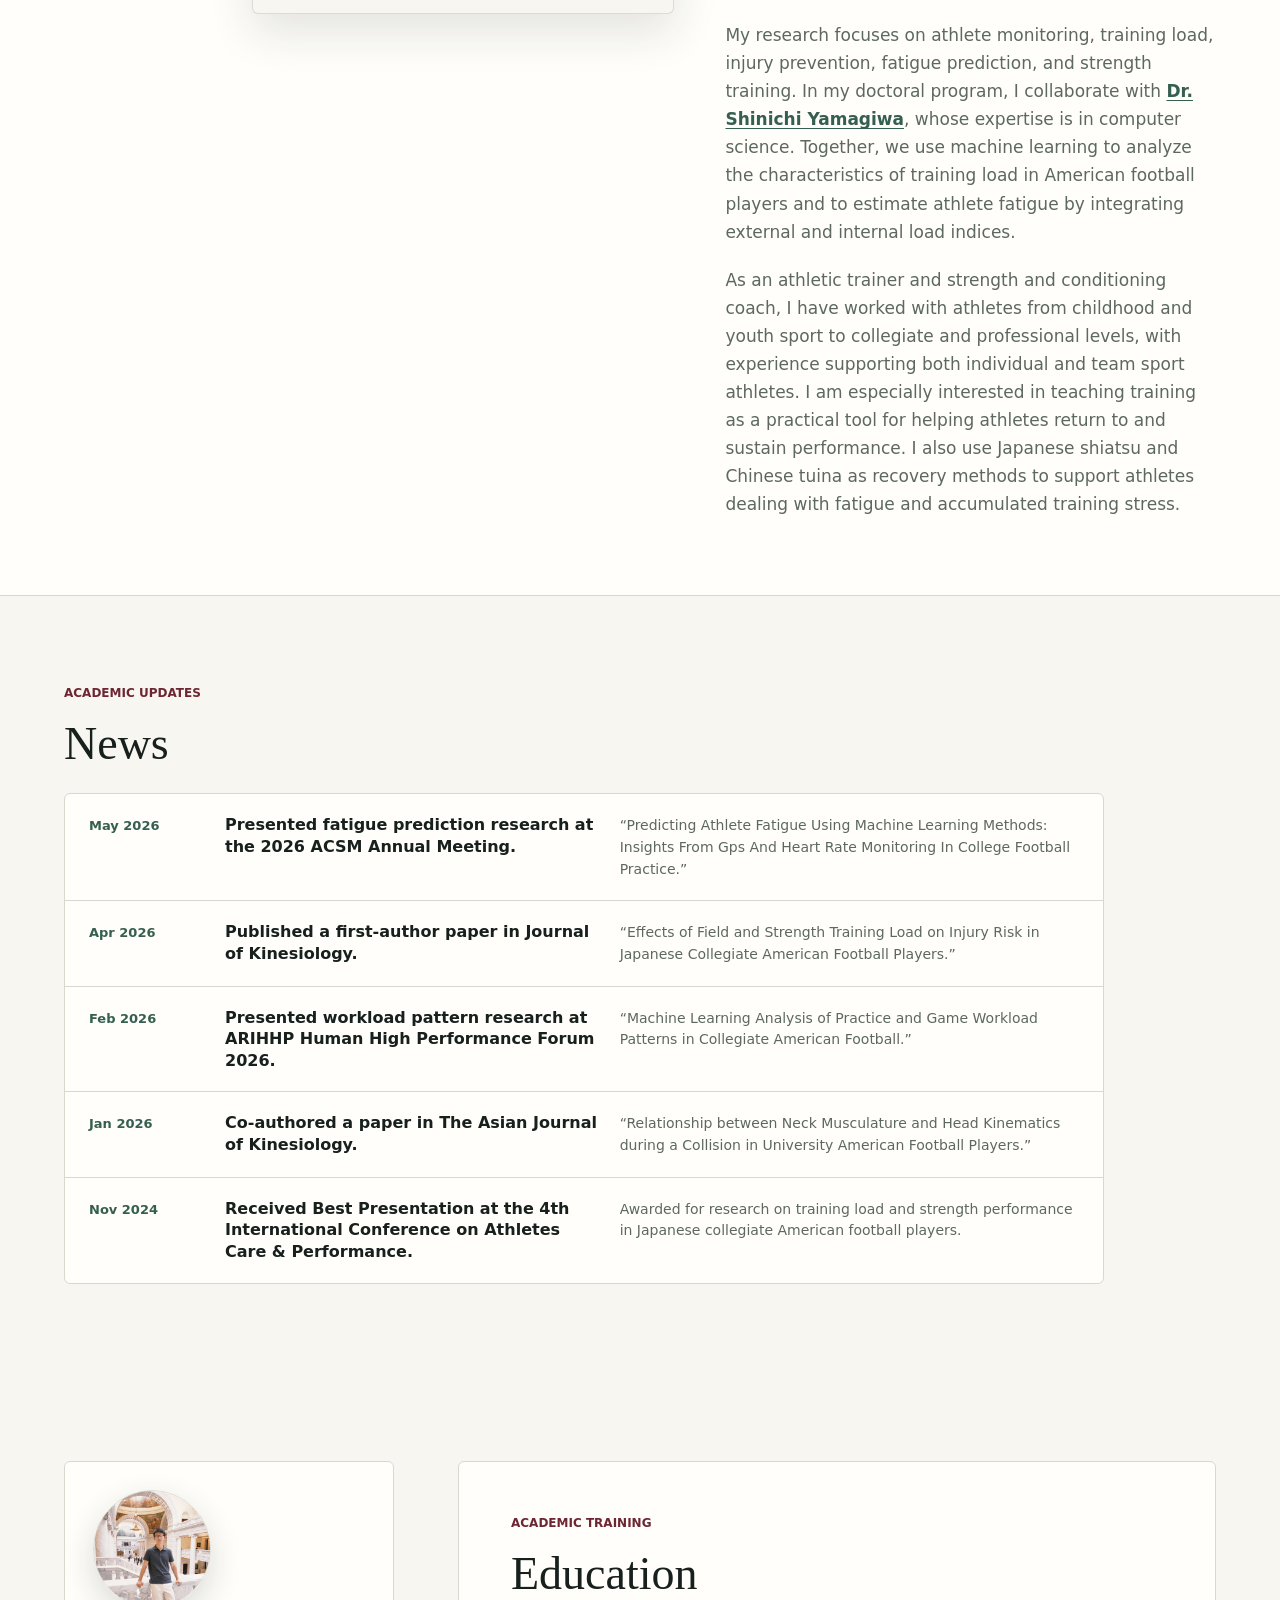
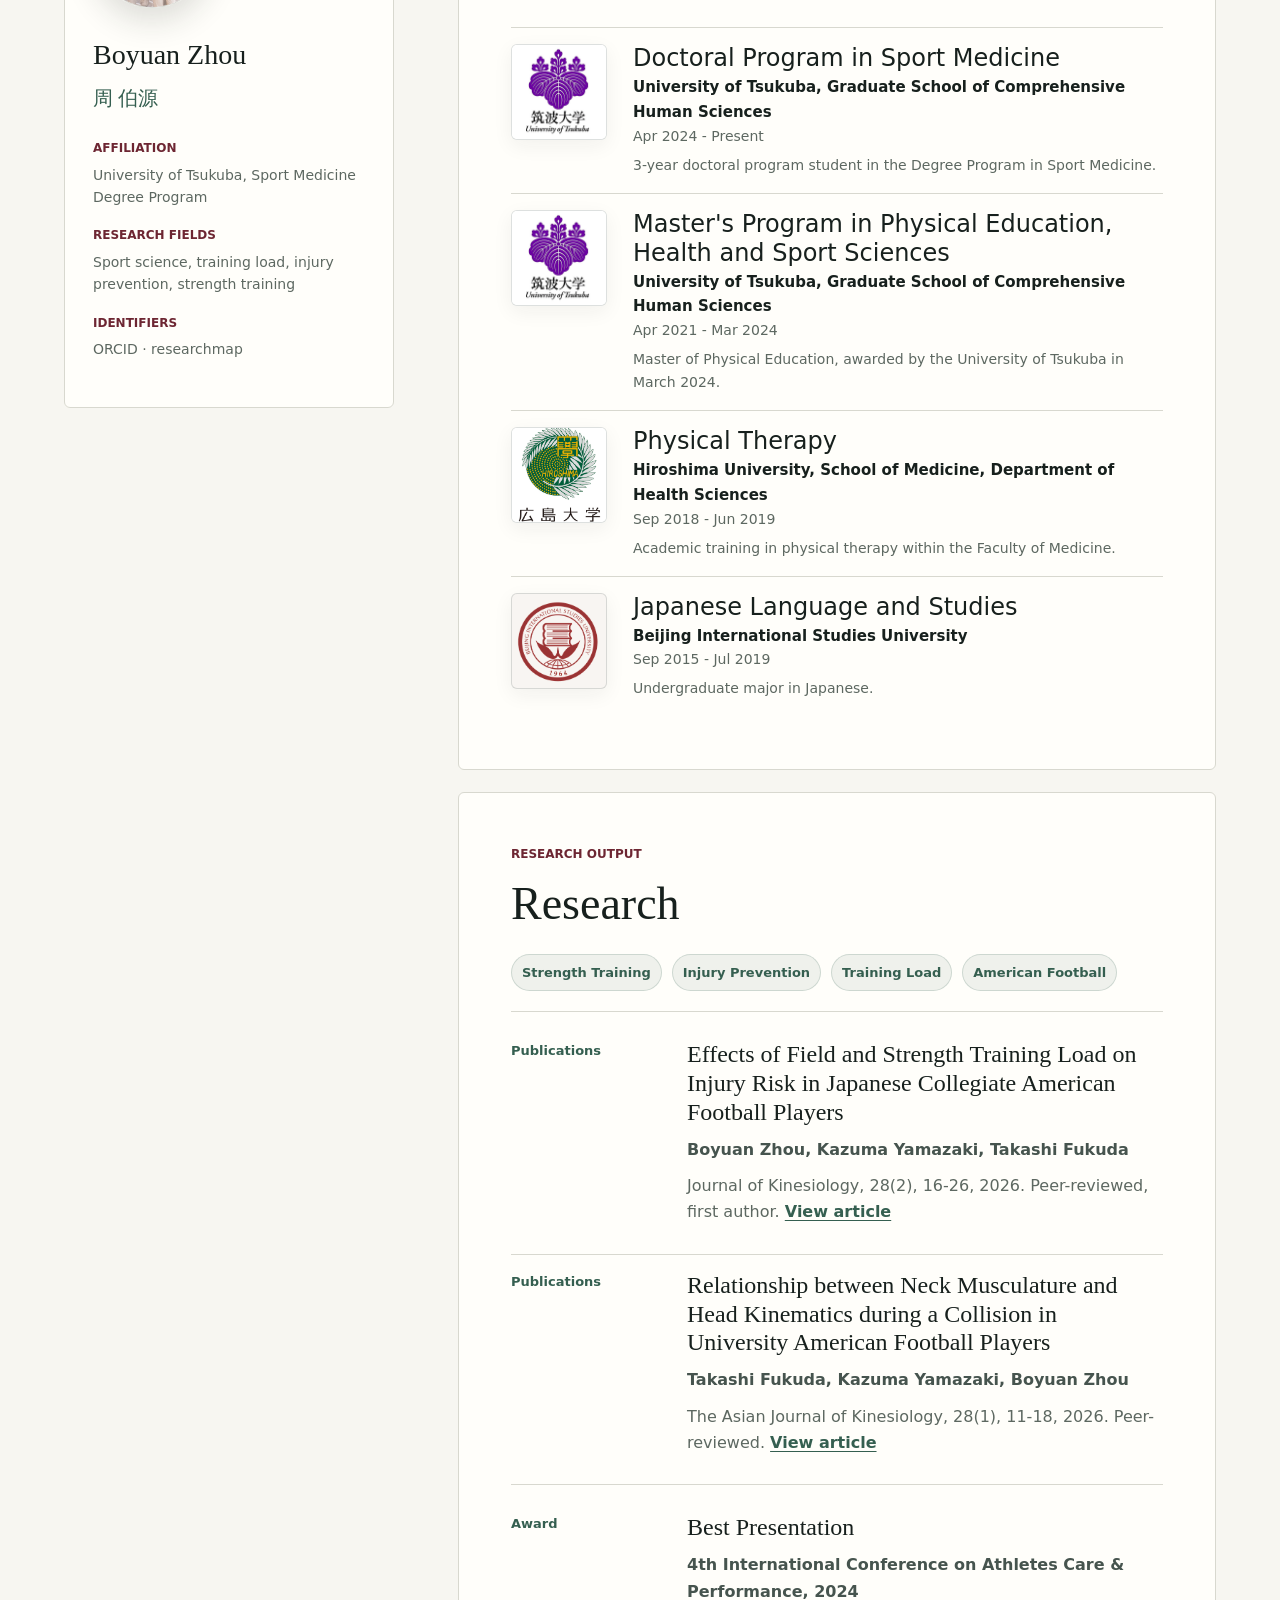
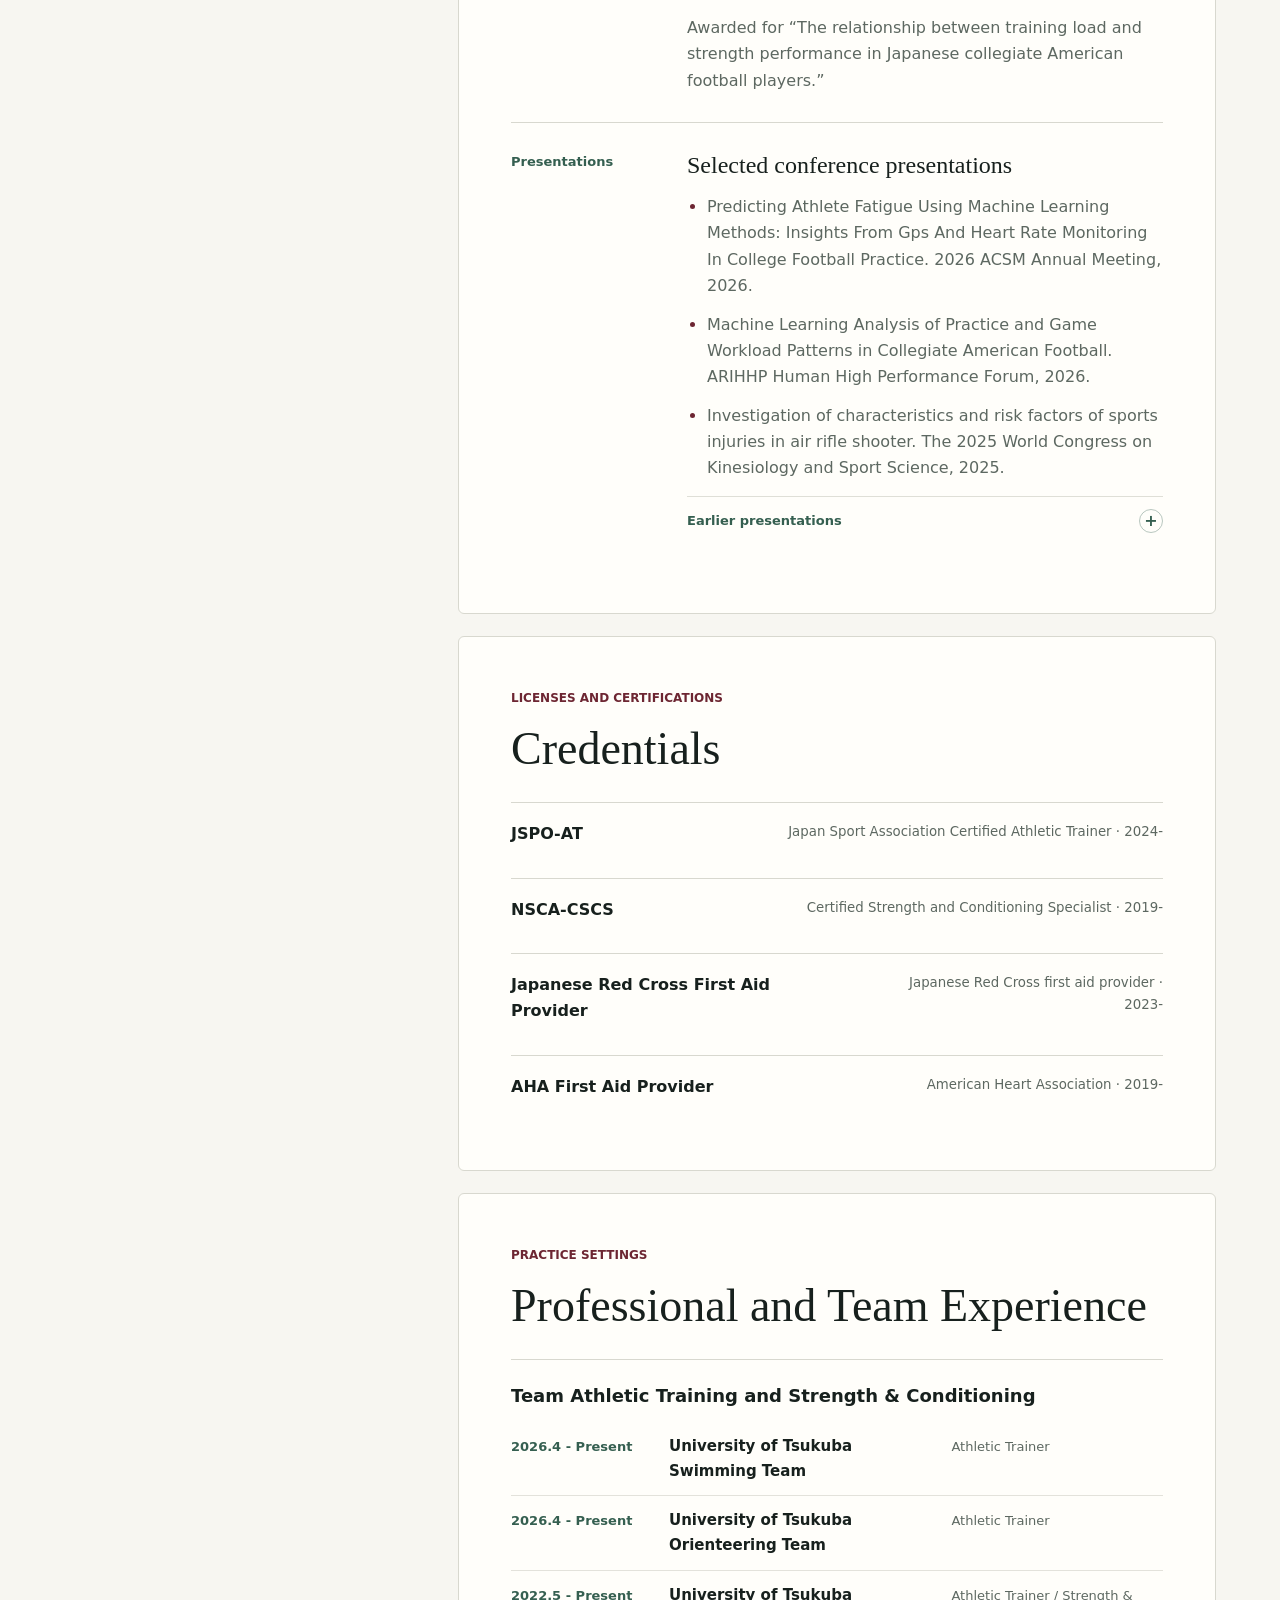
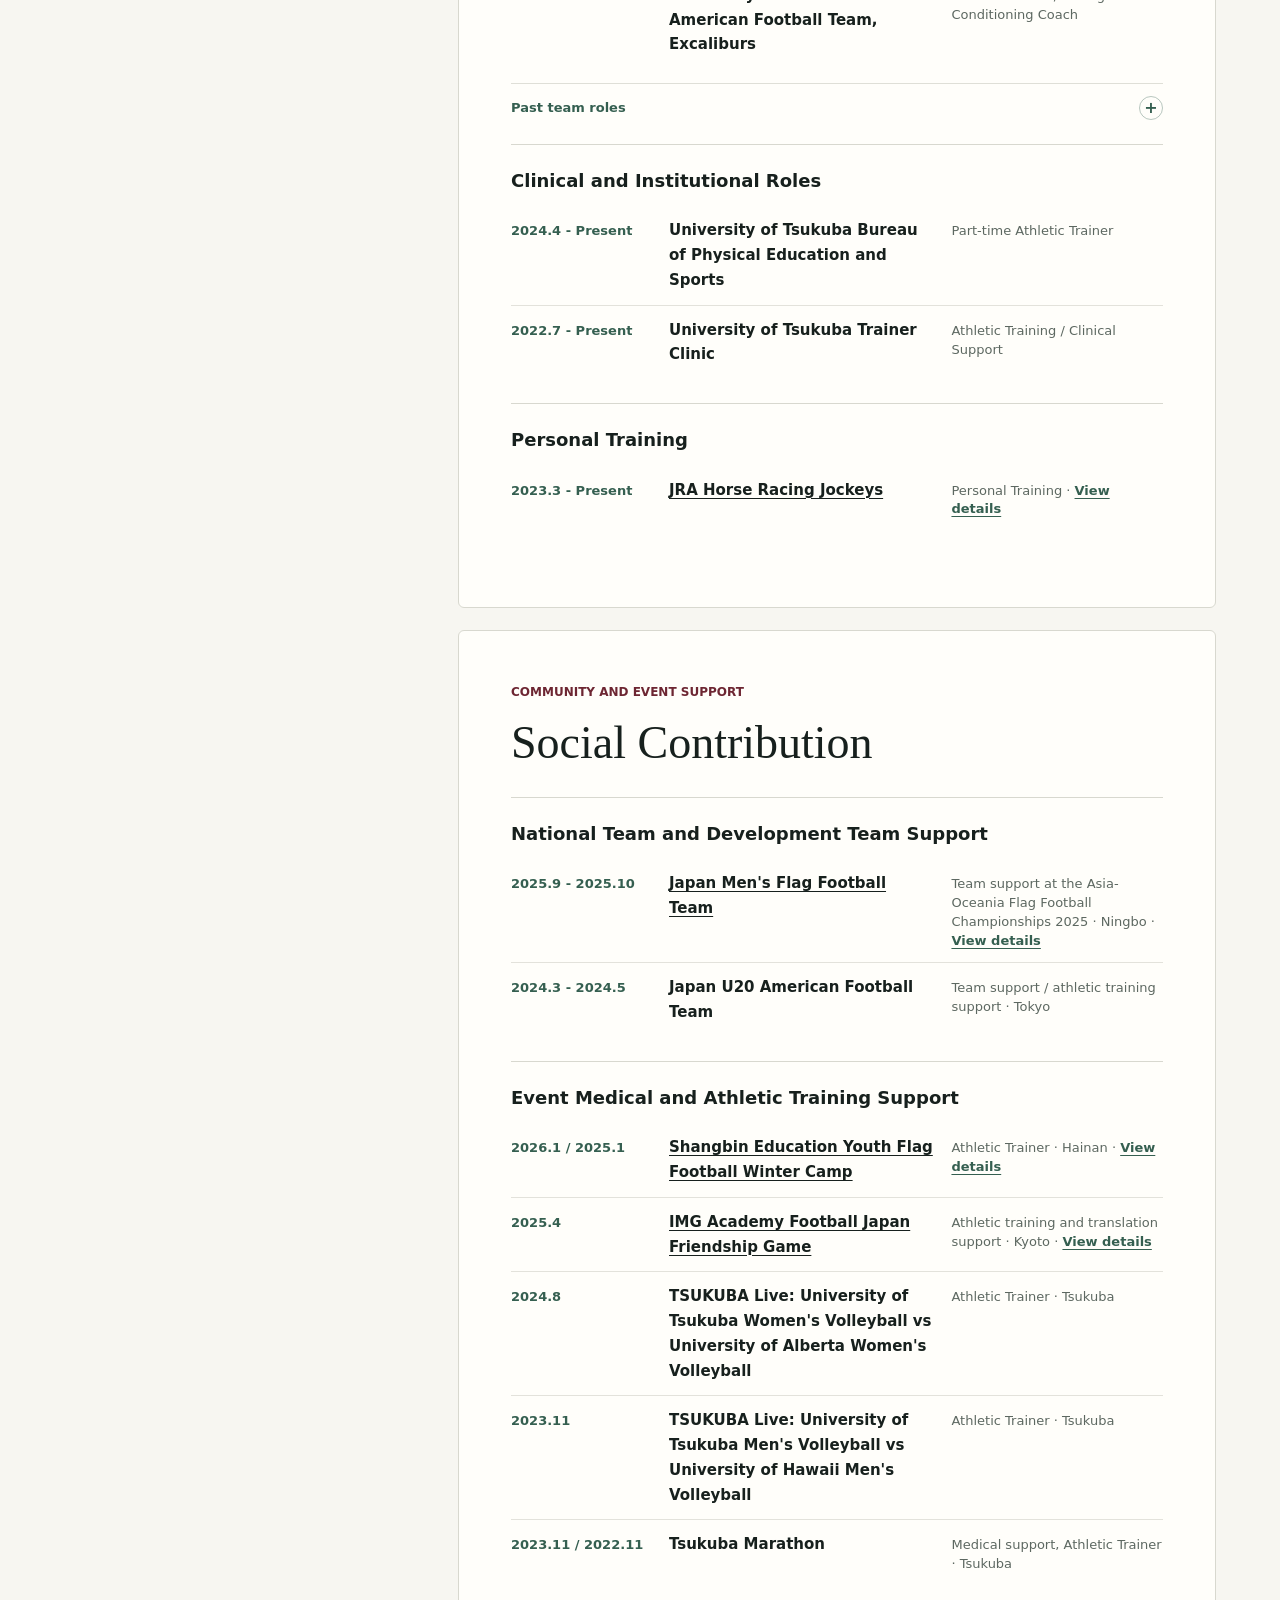
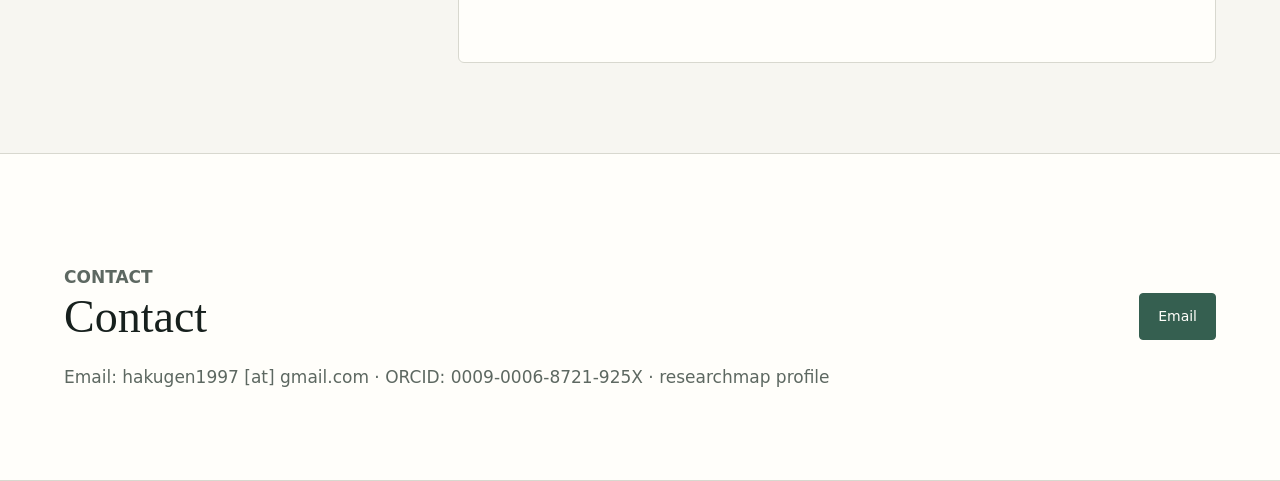
==== commit 708bcf2a: "Add Shangbin winter camp detail page" ====
--- a/index.html
+++ b/index.html
@@ -487,8 +487,8 @@
               <ul class="role-list">
                 <li>
                   <time>2026.1 / 2025.1</time>
-                  <span>Shangbin Education Youth Flag Football Winter Camp</span>
-                  <small>Athletic Trainer · Hainan</small>
+                  <span><a class="inline-title-link" href="news/shangbin-youth-flag-football-winter-camp.html?v=20260619-4">Shangbin Education Youth Flag Football Winter Camp</a></span>
+                  <small>Athletic Trainer · Hainan · <a class="text-link" href="news/shangbin-youth-flag-football-winter-camp.html?v=20260619-4">View details</a></small>
                 </li>
                 <li>
                   <time>2025.4</time>
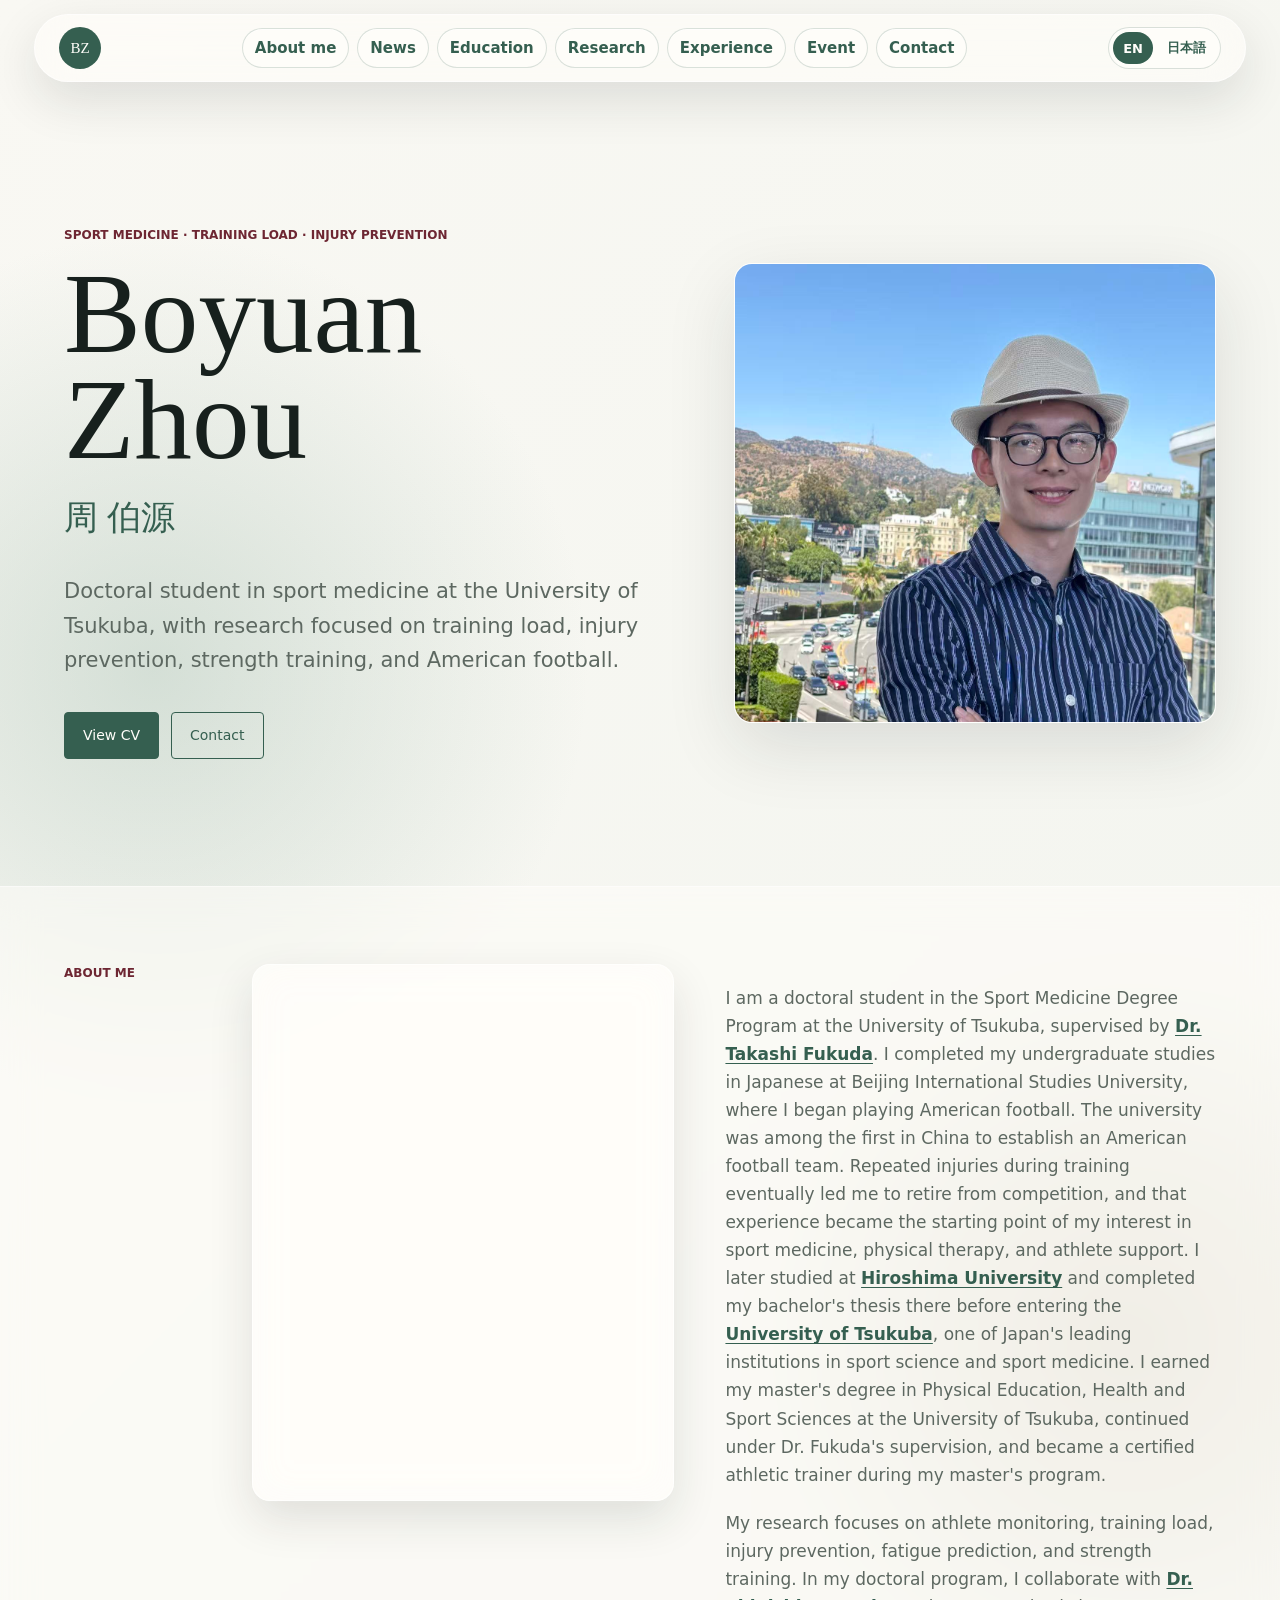
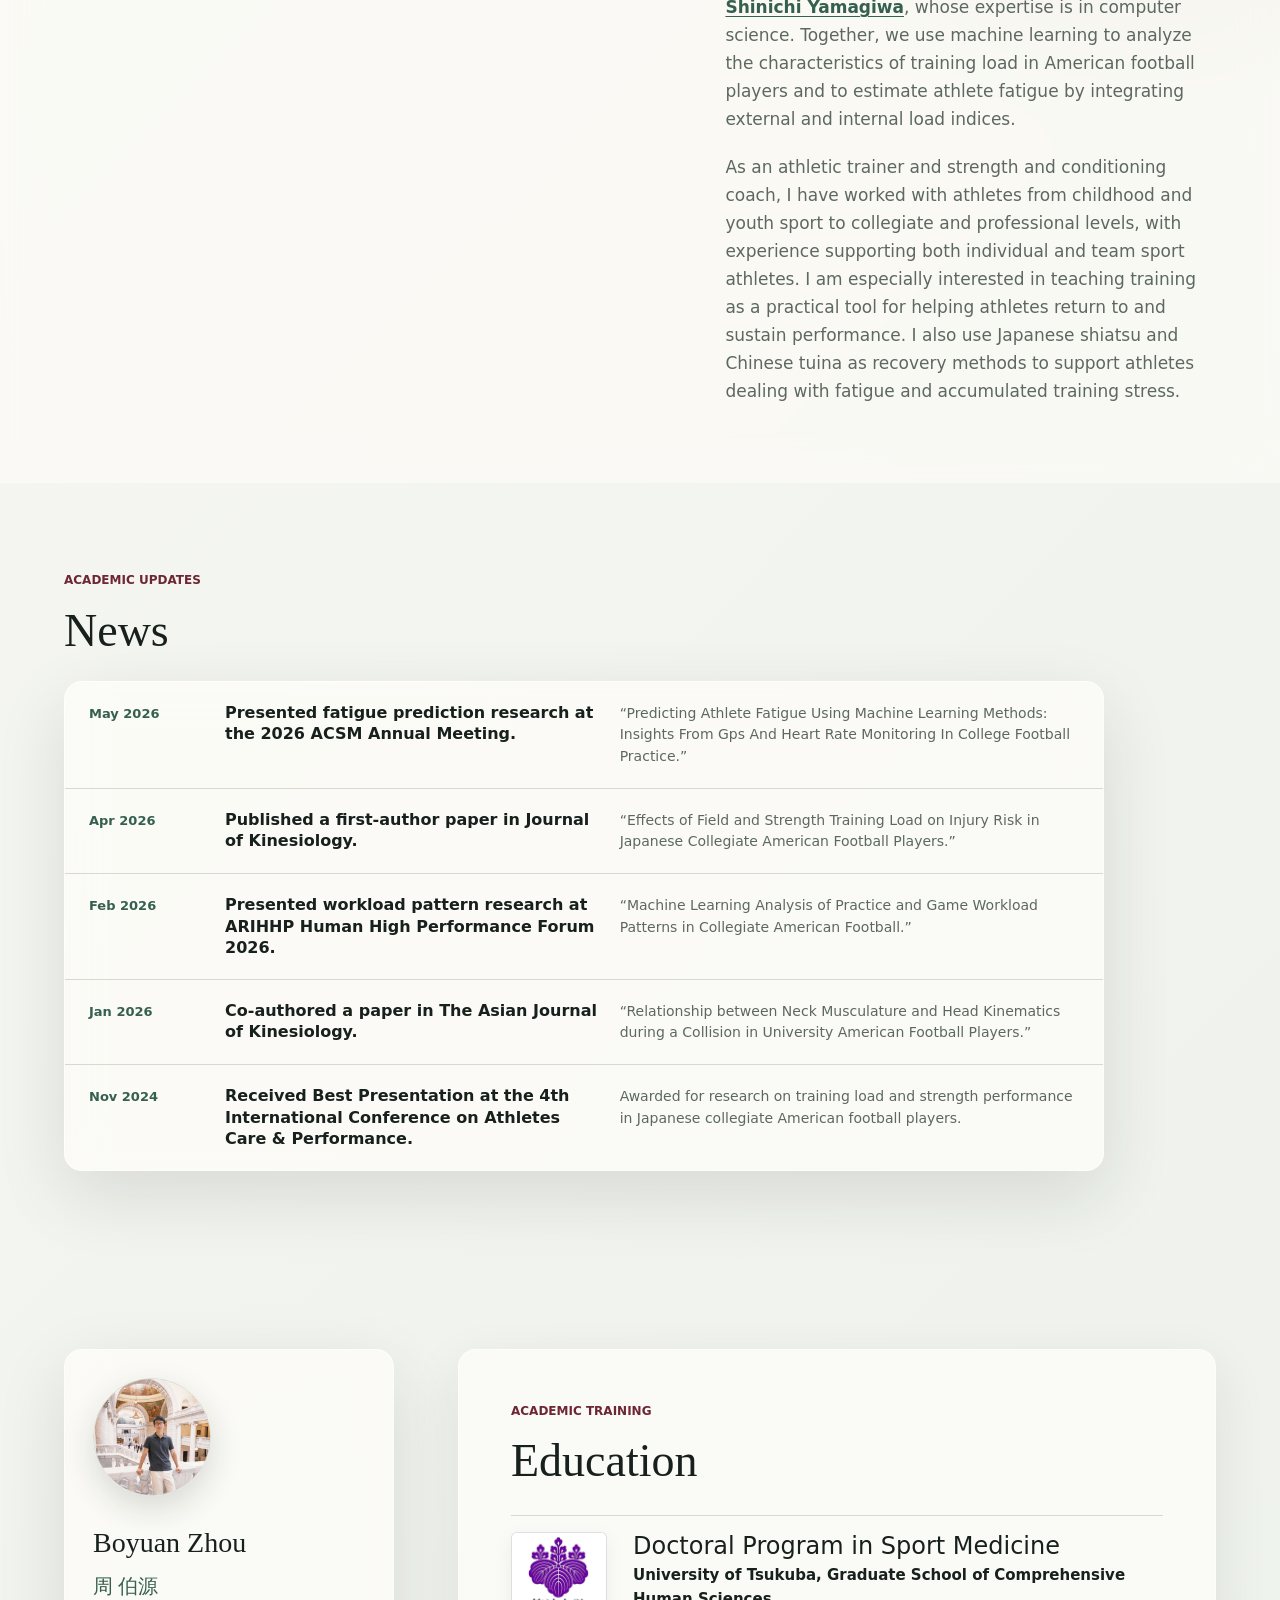
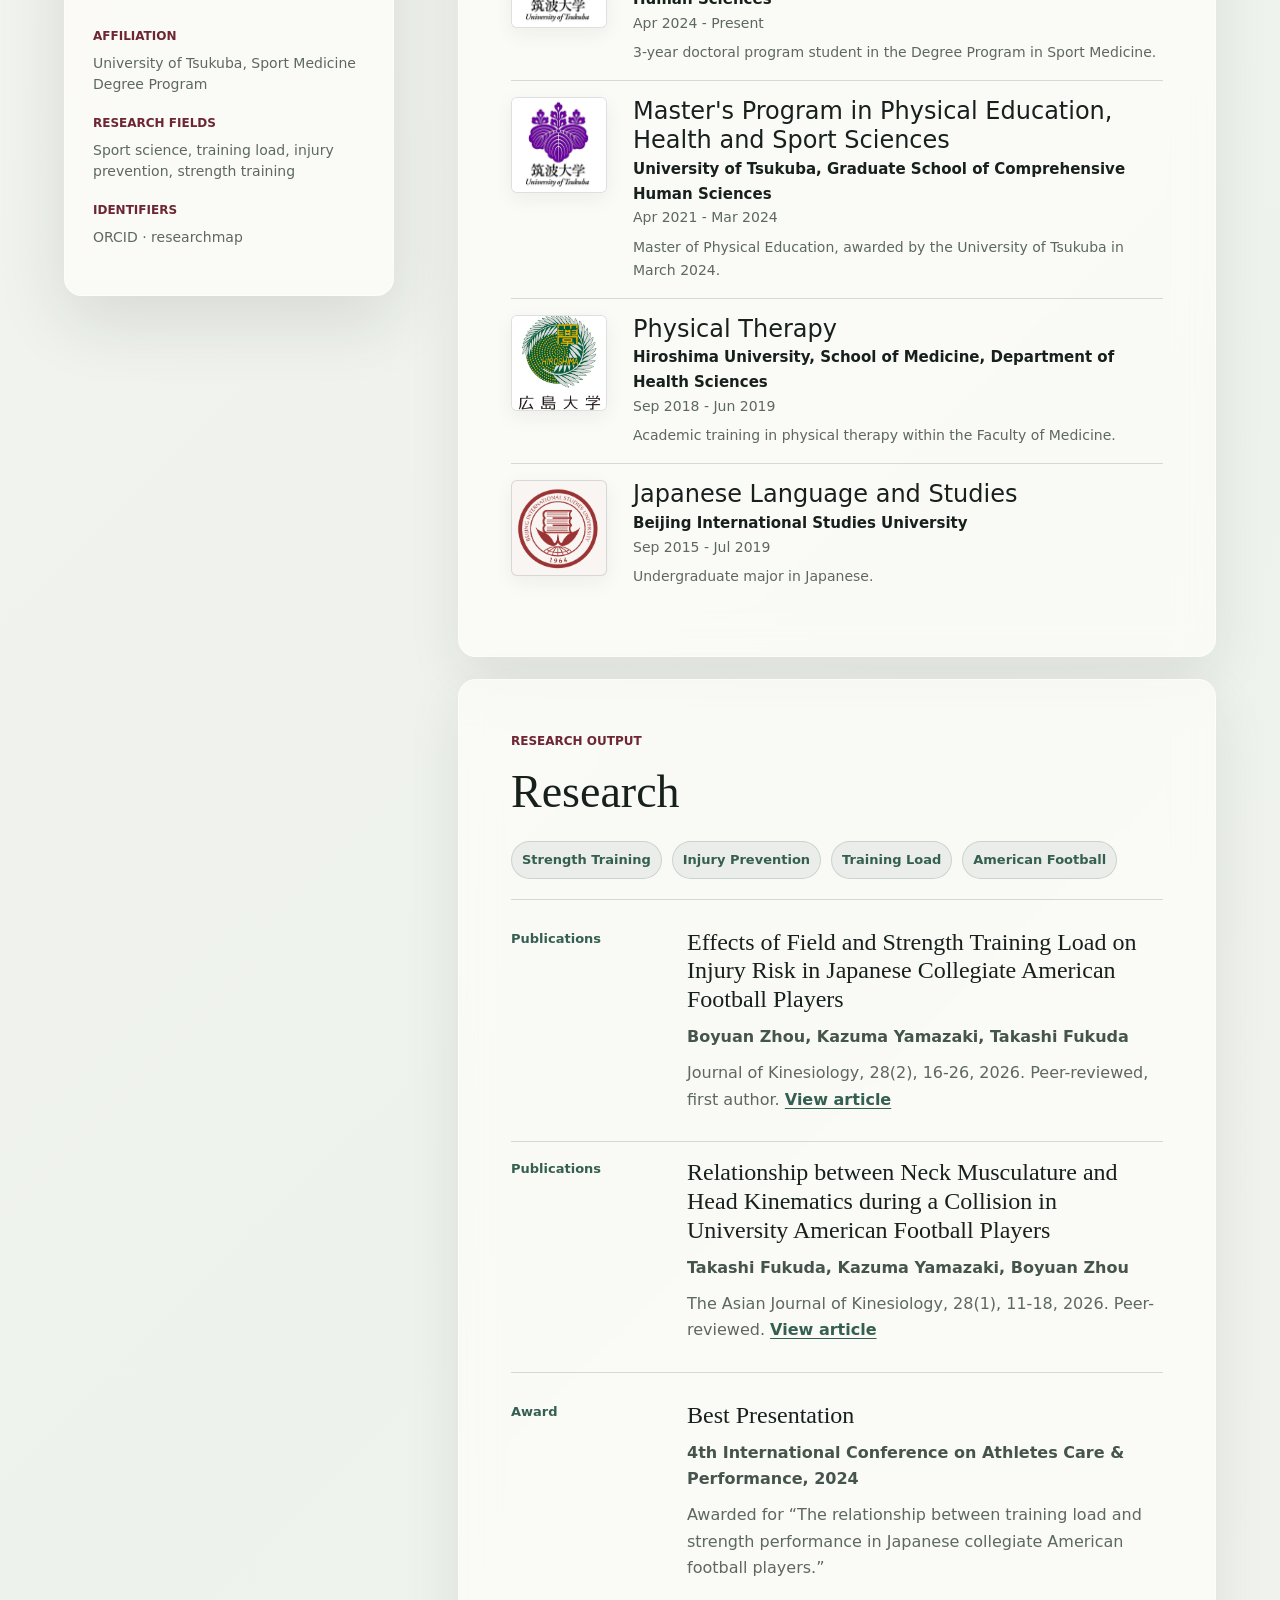
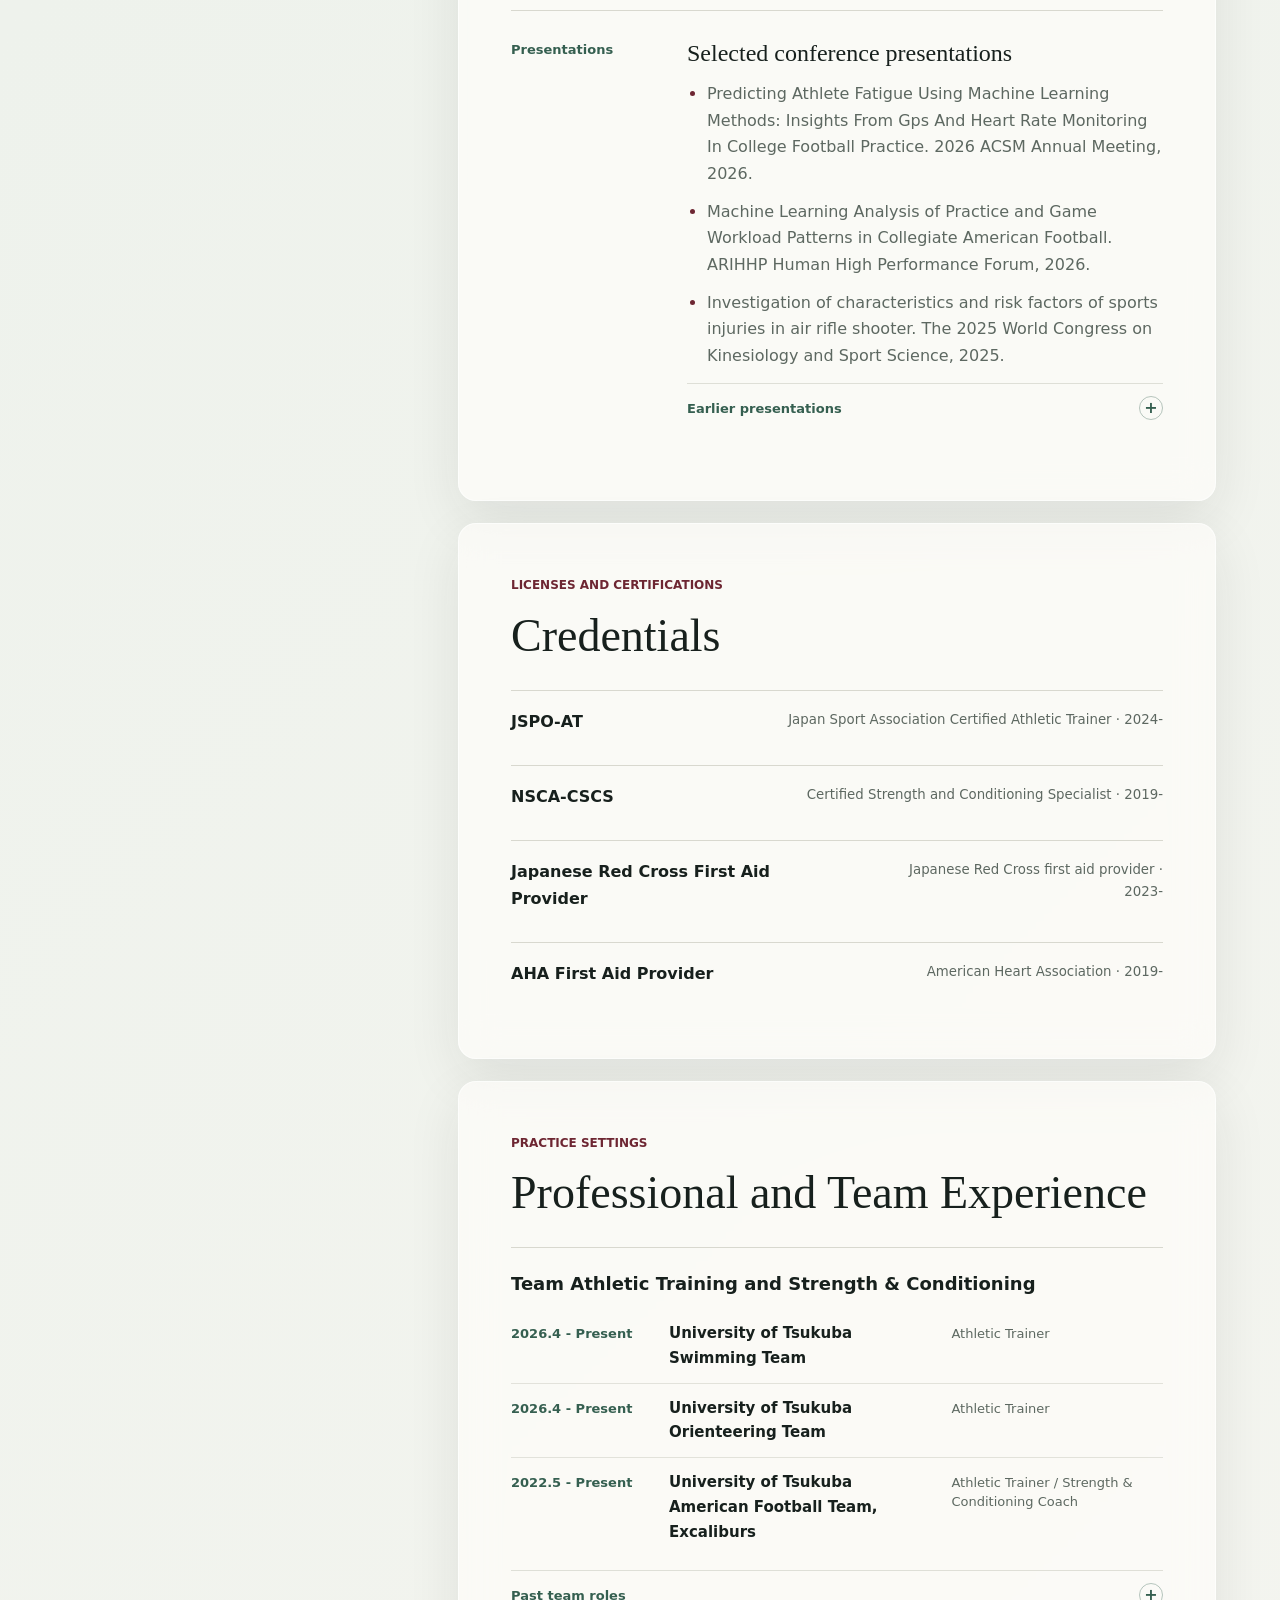
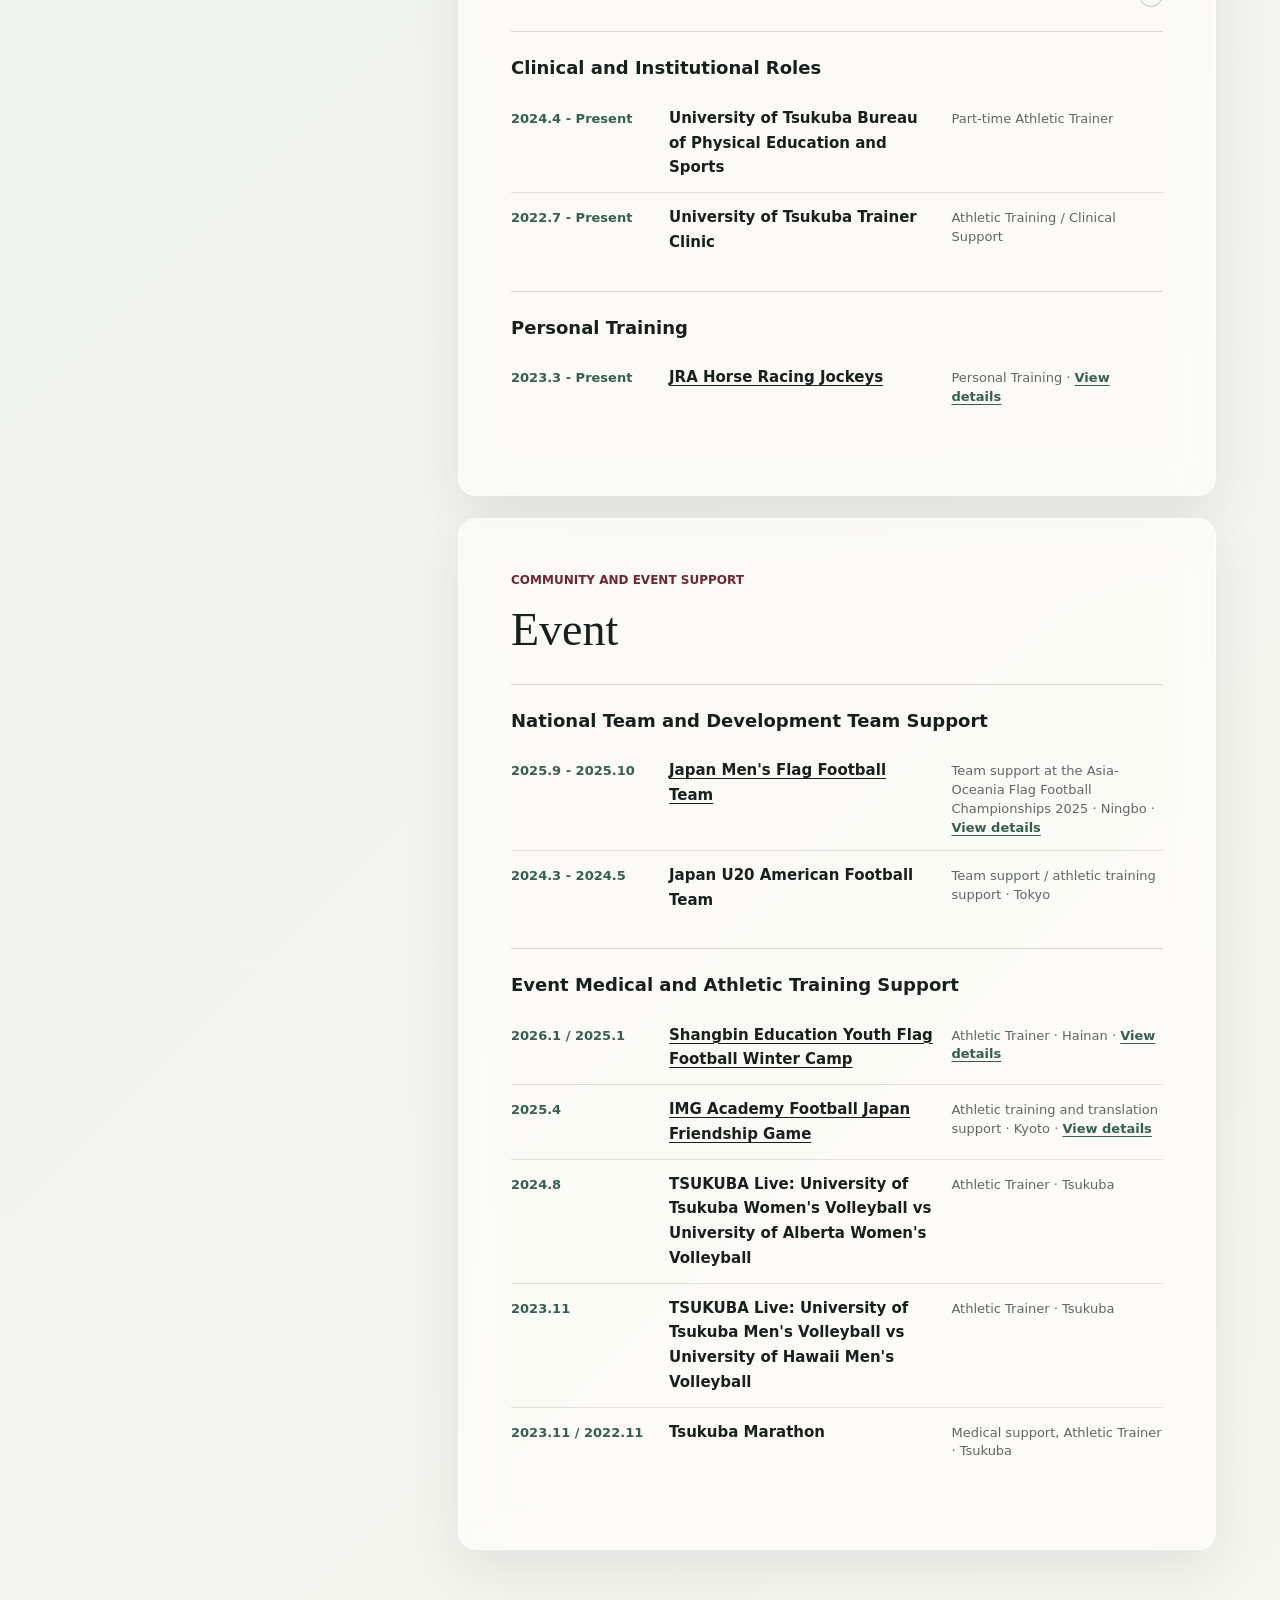
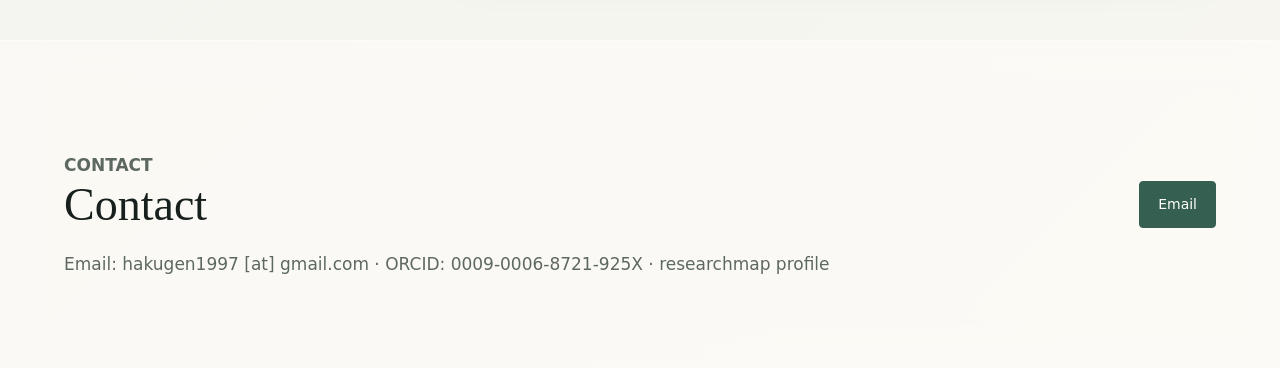
==== commit b8b60947: "Add glass UI and language toggle" ====
--- a/index.html
+++ b/index.html
@@ -8,7 +8,8 @@
       name="description"
       content="Academic homepage and CV for Boyuan Zhou, 周 伯源, athletic trainer and strength & conditioning coach."
     />
-    <link rel="stylesheet" href="styles.css?v=20260619-4" />
+    <link rel="stylesheet" href="styles.css?v=20260619-5" />
+    <script defer src="script.js?v=20260619-5"></script>
   </head>
   <body>
     <header class="site-header" aria-label="Main navigation">
@@ -21,9 +22,13 @@
         <a href="#education">Education</a>
         <a href="#scholarship">Research</a>
         <a href="#experience">Experience</a>
-        <a href="#social-contribution">Contribution</a>
+        <a href="#social-contribution">Event</a>
         <a href="#contact">Contact</a>
       </nav>
+      <div class="language-toggle" aria-label="Language selector">
+        <button type="button" class="language-button is-active" data-lang-switch="en">EN</button>
+        <button type="button" class="language-button" data-lang-switch="ja">日本語</button>
+      </div>
     </header>
 
     <main id="top">
@@ -124,7 +129,7 @@
           <h2>News</h2>
         </div>
         <div class="news-list" aria-label="Recent academic news">
-          <a class="news-item" href="news/acsm-2026-fatigue-prediction.html?v=20260619-1">
+          <a class="news-item" href="news/acsm-2026-fatigue-prediction.html?v=20260619-5">
             <time>May 2026</time>
             <h3>Presented fatigue prediction research at the 2026 ACSM Annual Meeting.</h3>
             <p>
@@ -132,7 +137,7 @@
               Heart Rate Monitoring In College Football Practice.”
             </p>
           </a>
-          <a class="news-item" href="news/journal-kinesiology-2026-training-load.html?v=20260619-1">
+          <a class="news-item" href="news/journal-kinesiology-2026-training-load.html?v=20260619-5">
             <time>Apr 2026</time>
             <h3>Published a first-author paper in Journal of Kinesiology.</h3>
             <p>
@@ -140,7 +145,7 @@
               American Football Players.”
             </p>
           </a>
-          <a class="news-item" href="news/arihhp-2026-workload-patterns.html?v=20260619-1">
+          <a class="news-item" href="news/arihhp-2026-workload-patterns.html?v=20260619-5">
             <time>Feb 2026</time>
             <h3>Presented workload pattern research at ARIHHP Human High Performance Forum 2026.</h3>
             <p>
@@ -148,7 +153,7 @@
               American Football.”
             </p>
           </a>
-          <a class="news-item" href="news/asian-journal-kinesiology-2026-neck-kinematics.html?v=20260619-1">
+          <a class="news-item" href="news/asian-journal-kinesiology-2026-neck-kinematics.html?v=20260619-5">
             <time>Jan 2026</time>
             <h3>Co-authored a paper in The Asian Journal of Kinesiology.</h3>
             <p>
@@ -156,7 +161,7 @@
               University American Football Players.”
             </p>
           </a>
-          <a class="news-item" href="news/best-presentation-2024-acp.html?v=20260619-1">
+          <a class="news-item" href="news/best-presentation-2024-acp.html?v=20260619-5">
             <time>Nov 2024</time>
             <h3>Received Best Presentation at the 4th International Conference on Athletes Care &amp; Performance.</h3>
             <p>
@@ -455,8 +460,8 @@
               <ul class="role-list">
                 <li>
                   <time>2023.3 - Present</time>
-                  <span><a class="inline-title-link" href="news/jra-horse-racing-jockeys.html?v=20260619-1">JRA Horse Racing Jockeys</a></span>
-                  <small>Personal Training · <a class="text-link" href="news/jra-horse-racing-jockeys.html?v=20260619-1">View details</a></small>
+                  <span><a class="inline-title-link" href="news/jra-horse-racing-jockeys.html?v=20260619-5">JRA Horse Racing Jockeys</a></span>
+                  <small>Personal Training · <a class="text-link" href="news/jra-horse-racing-jockeys.html?v=20260619-5">View details</a></small>
                 </li>
               </ul>
             </article>
@@ -465,15 +470,15 @@
           <section class="cv-section" id="social-contribution">
             <div class="section-heading">
               <p>Community and Event Support</p>
-              <h2>Social Contribution</h2>
+              <h2>Event</h2>
             </div>
             <article class="experience-group">
               <h3>National Team and Development Team Support</h3>
               <ul class="role-list">
                 <li>
                   <time>2025.9 - 2025.10</time>
-                  <span><a class="inline-title-link" href="news/japan-mens-flag-football-2025.html?v=20260619-1">Japan Men's Flag Football Team</a></span>
-                  <small>Team support at the Asia-Oceania Flag Football Championships 2025 · Ningbo · <a class="text-link" href="news/japan-mens-flag-football-2025.html?v=20260619-1">View details</a></small>
+                  <span><a class="inline-title-link" href="news/japan-mens-flag-football-2025.html?v=20260619-5">Japan Men's Flag Football Team</a></span>
+                  <small>Team support at the Asia-Oceania Flag Football Championships 2025 · Ningbo · <a class="text-link" href="news/japan-mens-flag-football-2025.html?v=20260619-5">View details</a></small>
                 </li>
                 <li>
                   <time>2024.3 - 2024.5</time>
@@ -487,13 +492,13 @@
               <ul class="role-list">
                 <li>
                   <time>2026.1 / 2025.1</time>
-                  <span><a class="inline-title-link" href="news/shangbin-youth-flag-football-winter-camp.html?v=20260619-4">Shangbin Education Youth Flag Football Winter Camp</a></span>
-                  <small>Athletic Trainer · Hainan · <a class="text-link" href="news/shangbin-youth-flag-football-winter-camp.html?v=20260619-4">View details</a></small>
+                  <span><a class="inline-title-link" href="news/shangbin-youth-flag-football-winter-camp.html?v=20260619-5">Shangbin Education Youth Flag Football Winter Camp</a></span>
+                  <small>Athletic Trainer · Hainan · <a class="text-link" href="news/shangbin-youth-flag-football-winter-camp.html?v=20260619-5">View details</a></small>
                 </li>
                 <li>
                   <time>2025.4</time>
-                  <span><a class="inline-title-link" href="news/img-academy-football-japan-friendship-game.html?v=20260619-1">IMG Academy Football Japan Friendship Game</a></span>
-                  <small>Athletic training and translation support · Kyoto · <a class="text-link" href="news/img-academy-football-japan-friendship-game.html?v=20260619-1">View details</a></small>
+                  <span><a class="inline-title-link" href="news/img-academy-football-japan-friendship-game.html?v=20260619-5">IMG Academy Football Japan Friendship Game</a></span>
+                  <small>Athletic training and translation support · Kyoto · <a class="text-link" href="news/img-academy-football-japan-friendship-game.html?v=20260619-5">View details</a></small>
                 </li>
                 <li>
                   <time>2024.8</time>
--- a/styles.css
+++ b/styles.css
@@ -9,6 +9,9 @@
   --steel: #46544e;
   --wood: #a38f73;
   --shadow: 0 24px 70px rgba(28, 36, 32, 0.12);
+  --glass: rgba(255, 254, 250, 0.66);
+  --glass-strong: rgba(255, 254, 250, 0.82);
+  --glass-line: rgba(255, 255, 255, 0.58);
 }
 
 * {
@@ -26,9 +29,16 @@
 body {
   margin: 0;
   color: var(--ink);
-  background: var(--paper);
+  background:
+    radial-gradient(circle at 12% 8%, rgba(164, 190, 176, 0.42), transparent 34vw),
+    radial-gradient(circle at 88% 16%, rgba(163, 143, 115, 0.25), transparent 30vw),
+    linear-gradient(135deg, #f9f8f3 0%, #eef2ec 50%, #f7f6f1 100%);
   font-family: "Times New Roman", "Yu Mincho", "Hiragino Mincho ProN", serif;
   line-height: 1.65;
+}
+
+html[lang="ja"] body {
+  font-family: "Hiragino Kaku Gothic ProN", "Yu Gothic", "Yu Mincho", "Hiragino Mincho ProN", serif;
 }
 
 a {
@@ -58,11 +68,14 @@
   display: flex;
   align-items: center;
   justify-content: space-between;
-  gap: 24px;
-  padding: 18px clamp(18px, 4vw, 56px);
-  background: rgba(247, 246, 241, 0.88);
-  border-bottom: 1px solid rgba(70, 84, 78, 0.16);
-  backdrop-filter: blur(14px);
+  gap: 16px;
+  margin: 14px clamp(12px, 3vw, 34px) 0;
+  padding: 12px clamp(14px, 2.4vw, 24px);
+  background: rgba(255, 254, 250, 0.58);
+  border: 1px solid var(--glass-line);
+  border-radius: 999px;
+  box-shadow: 0 18px 50px rgba(28, 36, 32, 0.12);
+  backdrop-filter: blur(22px) saturate(1.28);
 }
 
 .brand {
@@ -81,29 +94,66 @@
 nav {
   display: flex;
   align-items: center;
-  gap: clamp(12px, 2.2vw, 30px);
-  color: var(--muted);
-  font-family: Inter, ui-sans-serif, system-ui, sans-serif;
-  font-size: 14px;
+  gap: 8px;
+  color: var(--green);
+  font-family: Inter, ui-sans-serif, system-ui, sans-serif;
+  font-size: 15px;
+  font-weight: 800;
 }
 
 nav a {
-  padding: 6px 0;
-  border-bottom: 1px solid transparent;
+  display: inline-flex;
+  min-height: 38px;
+  align-items: center;
+  padding: 7px 12px;
+  border: 1px solid rgba(53, 95, 80, 0.18);
+  border-radius: 999px;
+  background: rgba(255, 254, 250, 0.58);
+  box-shadow: inset 0 1px 0 rgba(255, 255, 255, 0.58);
 }
 
 nav a:hover {
-  color: var(--ink);
-  border-color: var(--burgundy);
+  color: var(--white);
+  background: var(--green);
+  border-color: var(--green);
+}
+
+.language-toggle {
+  display: inline-flex;
+  flex: 0 0 auto;
+  gap: 4px;
+  padding: 4px;
+  border: 1px solid rgba(53, 95, 80, 0.18);
+  border-radius: 999px;
+  background: rgba(255, 254, 250, 0.62);
+  box-shadow: inset 0 1px 0 rgba(255, 255, 255, 0.6);
+}
+
+.language-button {
+  min-height: 32px;
+  padding: 6px 10px;
+  color: var(--green);
+  border: 0;
+  border-radius: 999px;
+  background: transparent;
+  cursor: pointer;
+  font-family: Inter, ui-sans-serif, system-ui, sans-serif;
+  font-size: 13px;
+  font-weight: 900;
+}
+
+.language-button.is-active {
+  color: var(--white);
+  background: var(--green);
 }
 
 .hero {
   display: grid;
-  grid-template-columns: minmax(0, 0.88fr) minmax(420px, 1.12fr);
+  grid-template-columns: minmax(0, 1fr) minmax(320px, 0.78fr);
   align-items: center;
-  min-height: calc(100vh - 79px);
-  padding: clamp(28px, 5vw, 72px) clamp(18px, 5vw, 72px) 34px;
-  gap: clamp(24px, 4vw, 70px);
+  min-height: calc(100vh - 96px);
+  padding: clamp(28px, 4vw, 54px) clamp(18px, 5vw, 72px) 34px;
+  gap: clamp(24px, 4vw, 58px);
 }
 
 .hero-copy {
@@ -184,19 +234,23 @@
 
 .hero-visual {
   position: relative;
-  min-height: min(62vw, 620px);
+  width: min(100%, 520px);
+  height: clamp(320px, 36vw, 460px);
+  max-width: 560px;
   margin: 0;
   overflow: hidden;
-  border: 1px solid rgba(70, 84, 78, 0.16);
-  border-radius: 6px;
-  background: var(--white);
+  justify-self: end;
+  border: 1px solid var(--glass-line);
+  border-radius: 18px;
+  background: var(--glass);
   box-shadow: var(--shadow);
+  backdrop-filter: blur(20px) saturate(1.16);
 }
 
 .hero-visual img {
   width: 100%;
   height: 100%;
-  min-height: min(62vw, 620px);
+  min-height: 0;
   display: block;
   object-fit: cover;
   object-position: 56% 34%;
@@ -208,8 +262,9 @@
   grid-template-columns: 220px minmax(0, 1fr);
   gap: clamp(18px, 4vw, 60px);
   padding: clamp(42px, 7vw, 96px) clamp(18px, 5vw, 72px);
-  border-top: 1px solid var(--line);
-  background: var(--white);
+  border-top: 1px solid rgba(255, 255, 255, 0.52);
+  background: rgba(255, 254, 250, 0.54);
+  backdrop-filter: blur(18px) saturate(1.12);
 }
 
 .intro-band h2,
@@ -258,10 +313,11 @@
   top: 96px;
   min-height: clamp(360px, 42vw, 560px);
   overflow: hidden;
-  border: 1px solid rgba(70, 84, 78, 0.16);
-  border-radius: 6px;
-  background: var(--paper);
+  border: 1px solid var(--glass-line);
+  border-radius: 18px;
+  background: var(--glass);
   box-shadow: 0 18px 45px rgba(28, 36, 32, 0.12);
+  backdrop-filter: blur(18px) saturate(1.1);
 }
 
 .about-slide {
@@ -331,8 +387,8 @@
 
 .news-band {
   padding: clamp(42px, 7vw, 88px) clamp(18px, 5vw, 72px);
-  border-top: 1px solid var(--line);
-  background: var(--paper);
+  border-top: 1px solid rgba(255, 255, 255, 0.45);
+  background: transparent;
 }
 
 .news-band .section-heading {
@@ -343,9 +399,12 @@
   display: grid;
   gap: 0;
   max-width: 1040px;
-  background: var(--white);
-  border: 1px solid var(--line);
-  border-radius: 6px;
+  background: var(--glass);
+  border: 1px solid var(--glass-line);
+  border-radius: 18px;
+  box-shadow: var(--shadow);
+  backdrop-filter: blur(20px) saturate(1.12);
+  overflow: hidden;
 }
 
 .news-item {
@@ -525,9 +584,11 @@
   top: 105px;
   align-self: start;
   padding: 28px;
-  background: var(--white);
-  border: 1px solid var(--line);
-  border-radius: 6px;
+  background: var(--glass);
+  border: 1px solid var(--glass-line);
+  border-radius: 18px;
+  box-shadow: var(--shadow);
+  backdrop-filter: blur(20px) saturate(1.12);
 }
 
 .profile-photo {
@@ -582,9 +643,11 @@
 
 .cv-section {
   padding: clamp(28px, 5vw, 52px);
-  background: var(--white);
-  border: 1px solid var(--line);
-  border-radius: 6px;
+  background: var(--glass);
+  border: 1px solid var(--glass-line);
+  border-radius: 18px;
+  box-shadow: 0 18px 54px rgba(28, 36, 32, 0.09);
+  backdrop-filter: blur(18px) saturate(1.1);
 }
 
 .section-heading {
@@ -861,7 +924,7 @@
 .contact-band {
   align-items: center;
   grid-template-columns: minmax(0, 1fr) auto;
-  border-bottom: 1px solid var(--line);
+  border-bottom: 1px solid rgba(255, 255, 255, 0.48);
 }
 
 @media (max-width: 920px) {
@@ -902,7 +965,8 @@
 
   .hero-visual,
   .hero-visual img {
-    min-height: 430px;
+    height: 390px;
+    min-height: 0;
   }
 
   .profile-panel {
@@ -967,7 +1031,8 @@
 
   .hero-visual,
   .hero-visual img {
-    min-height: 300px;
+    height: 300px;
+    min-height: 0;
   }
 }
 
